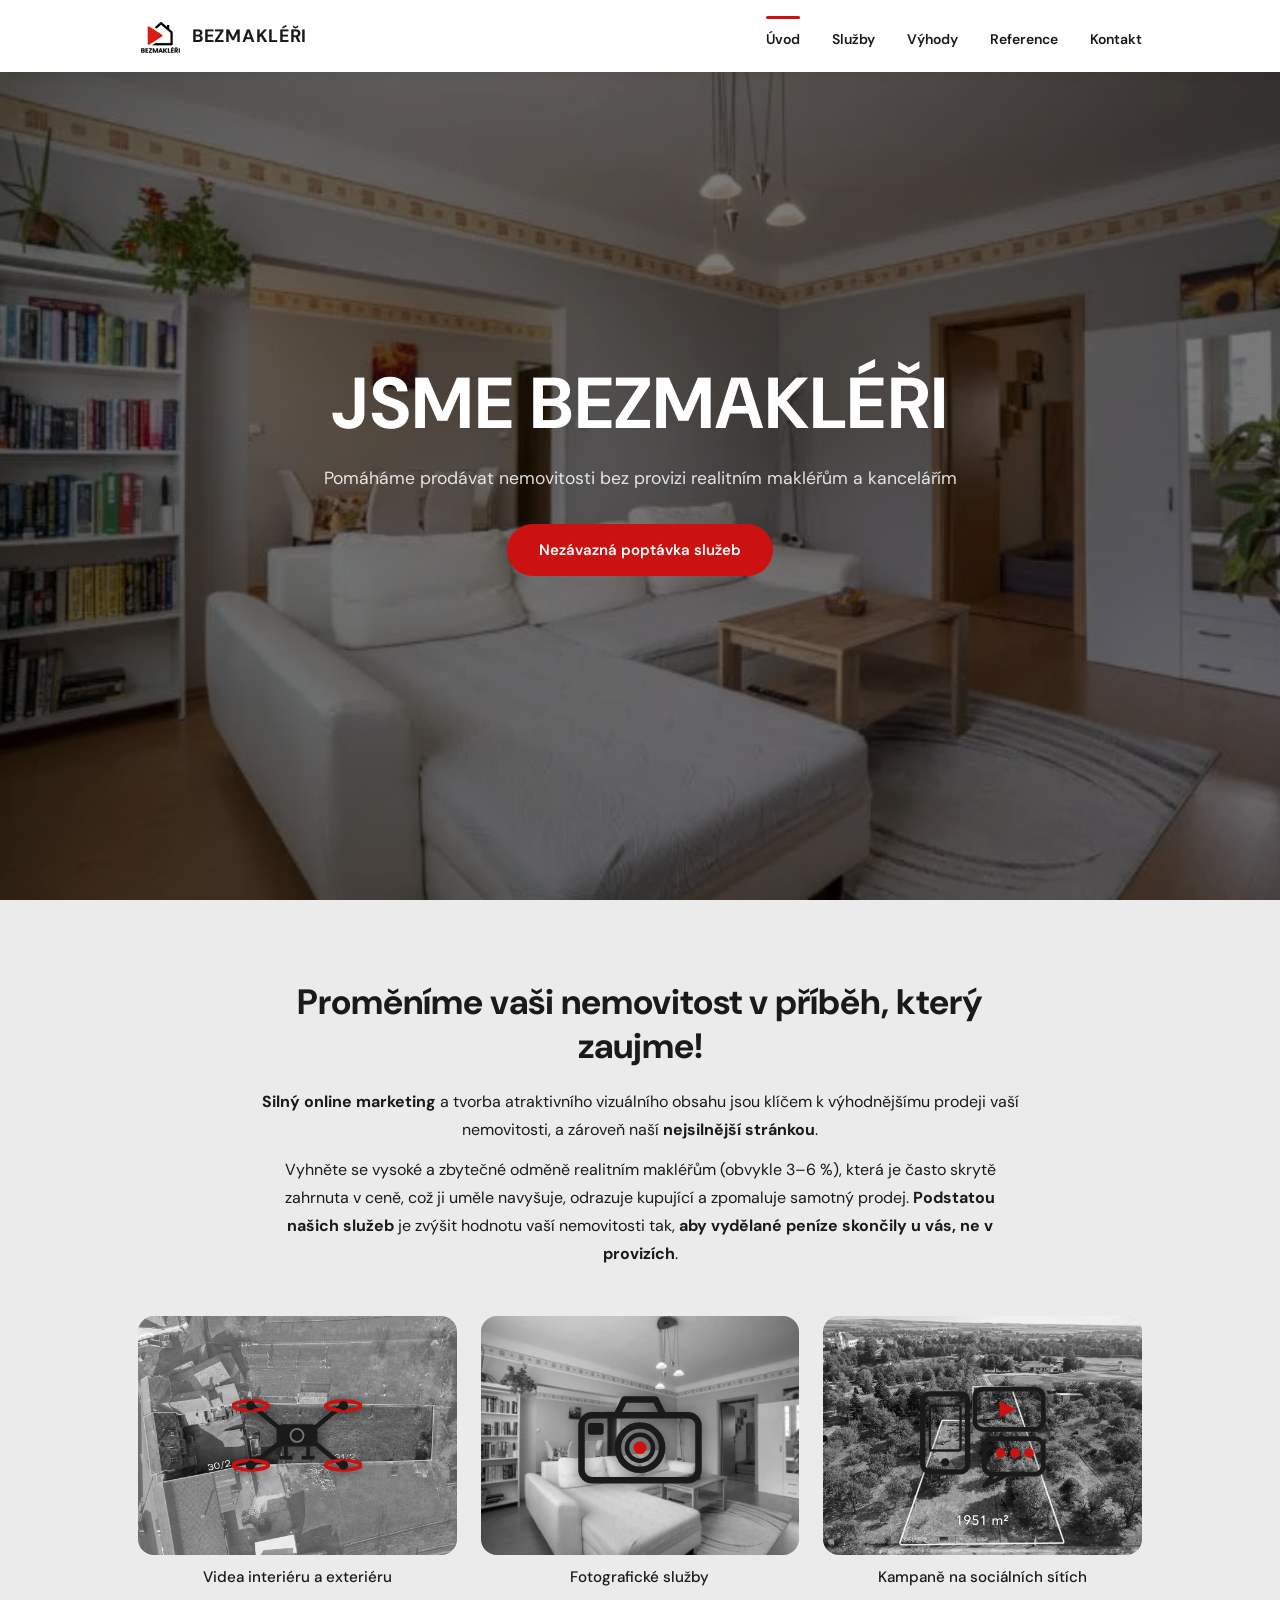
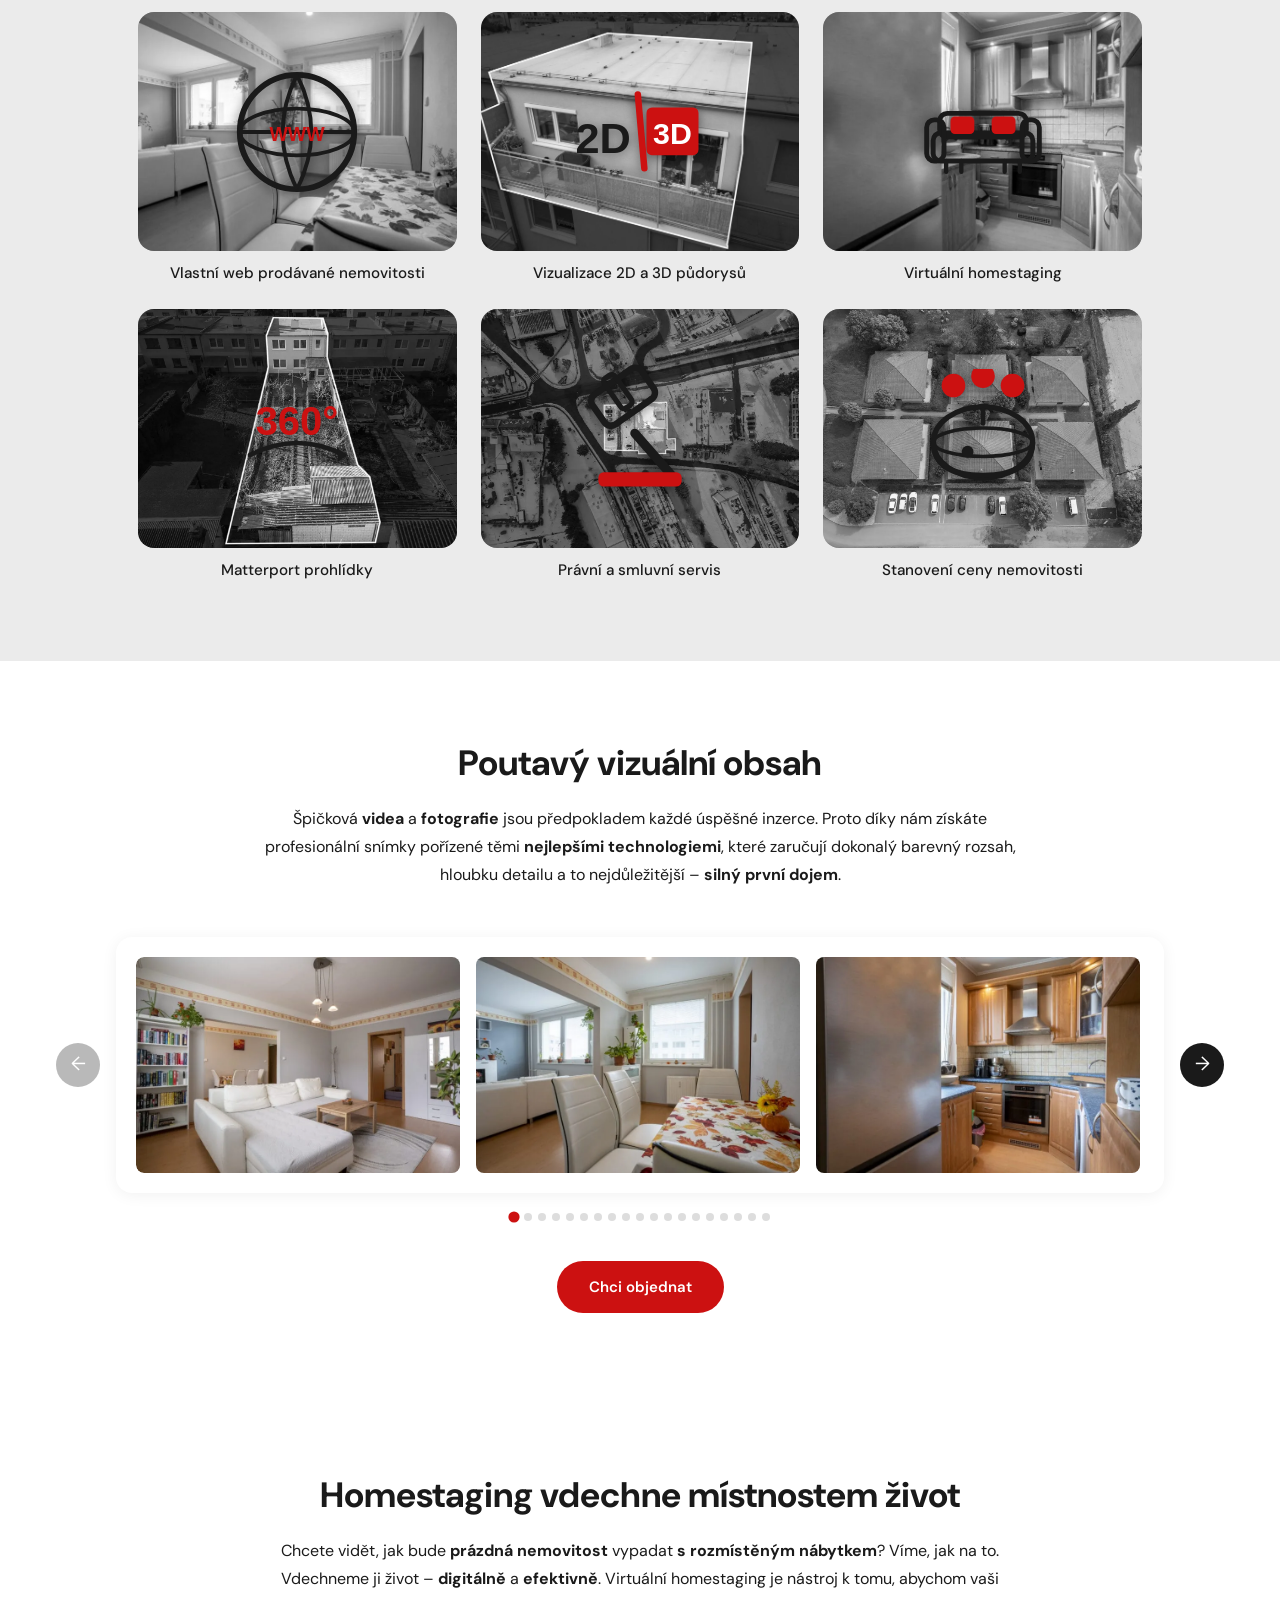
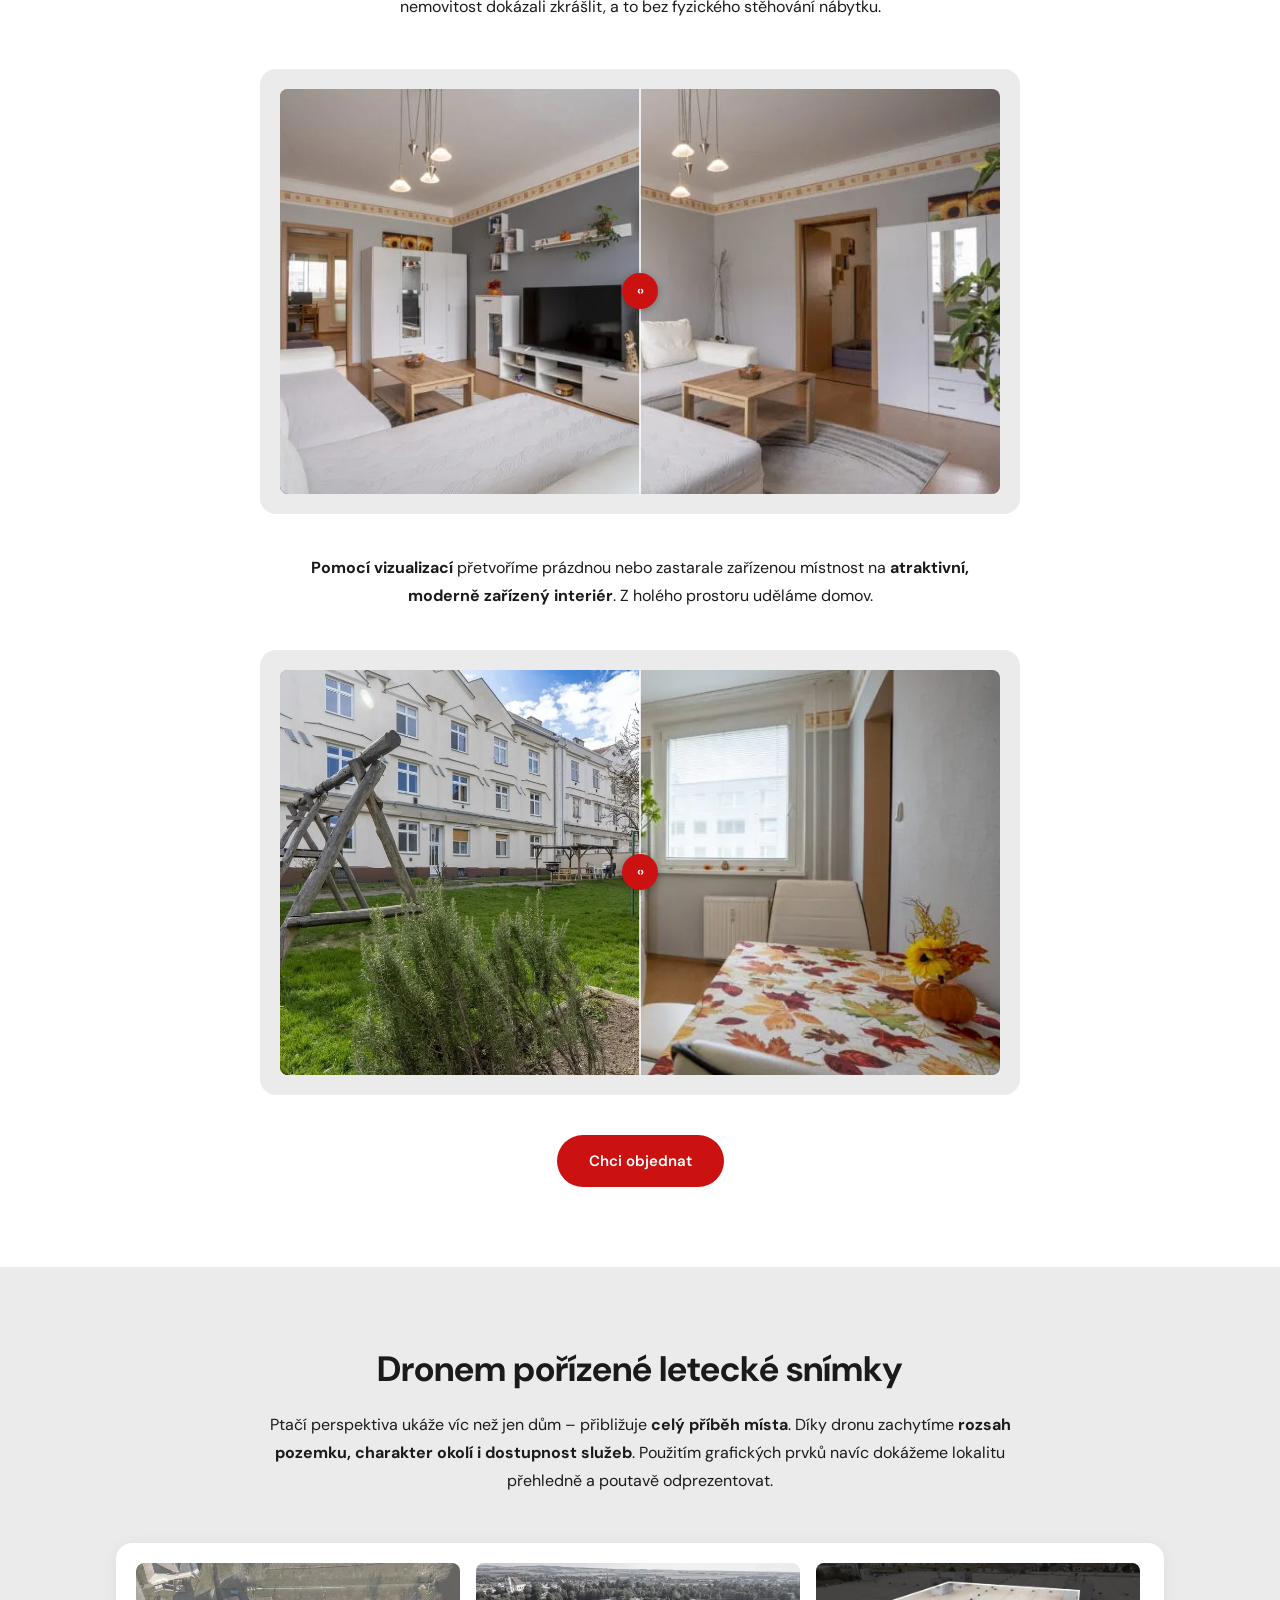
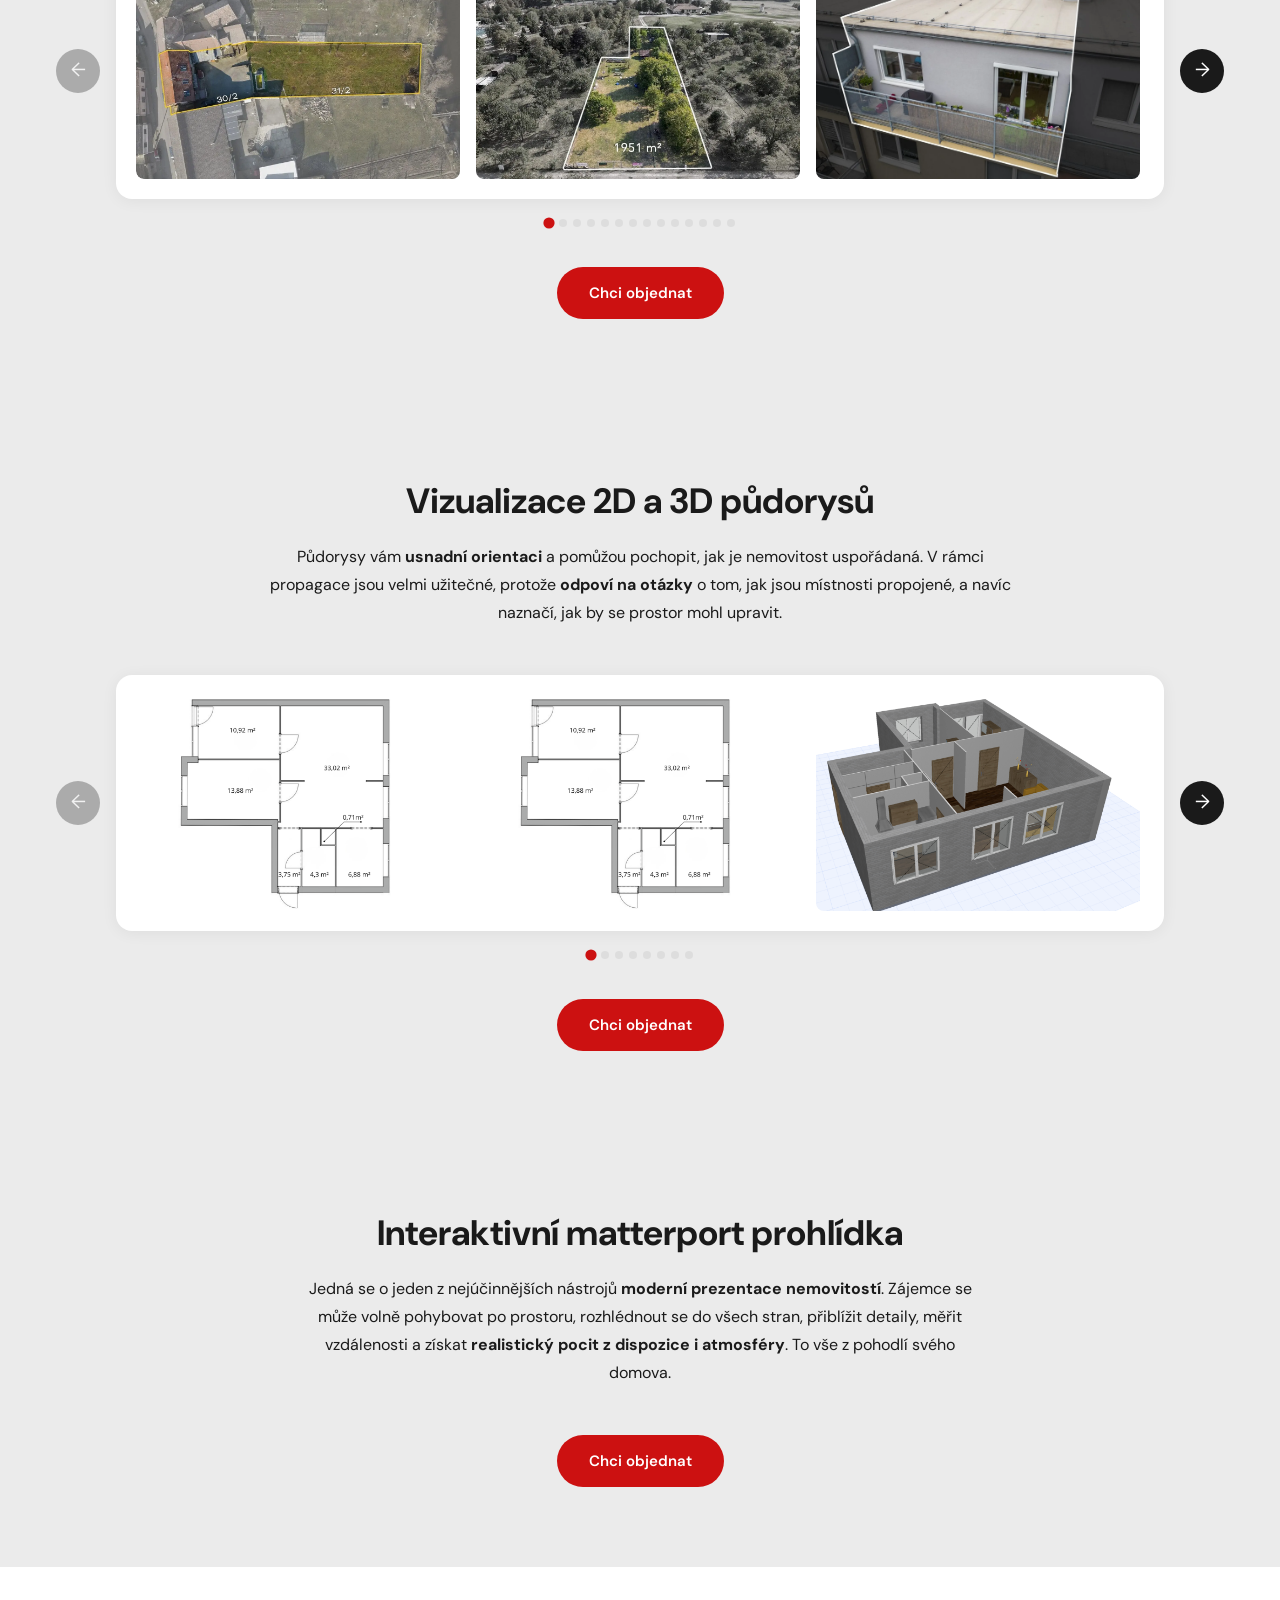
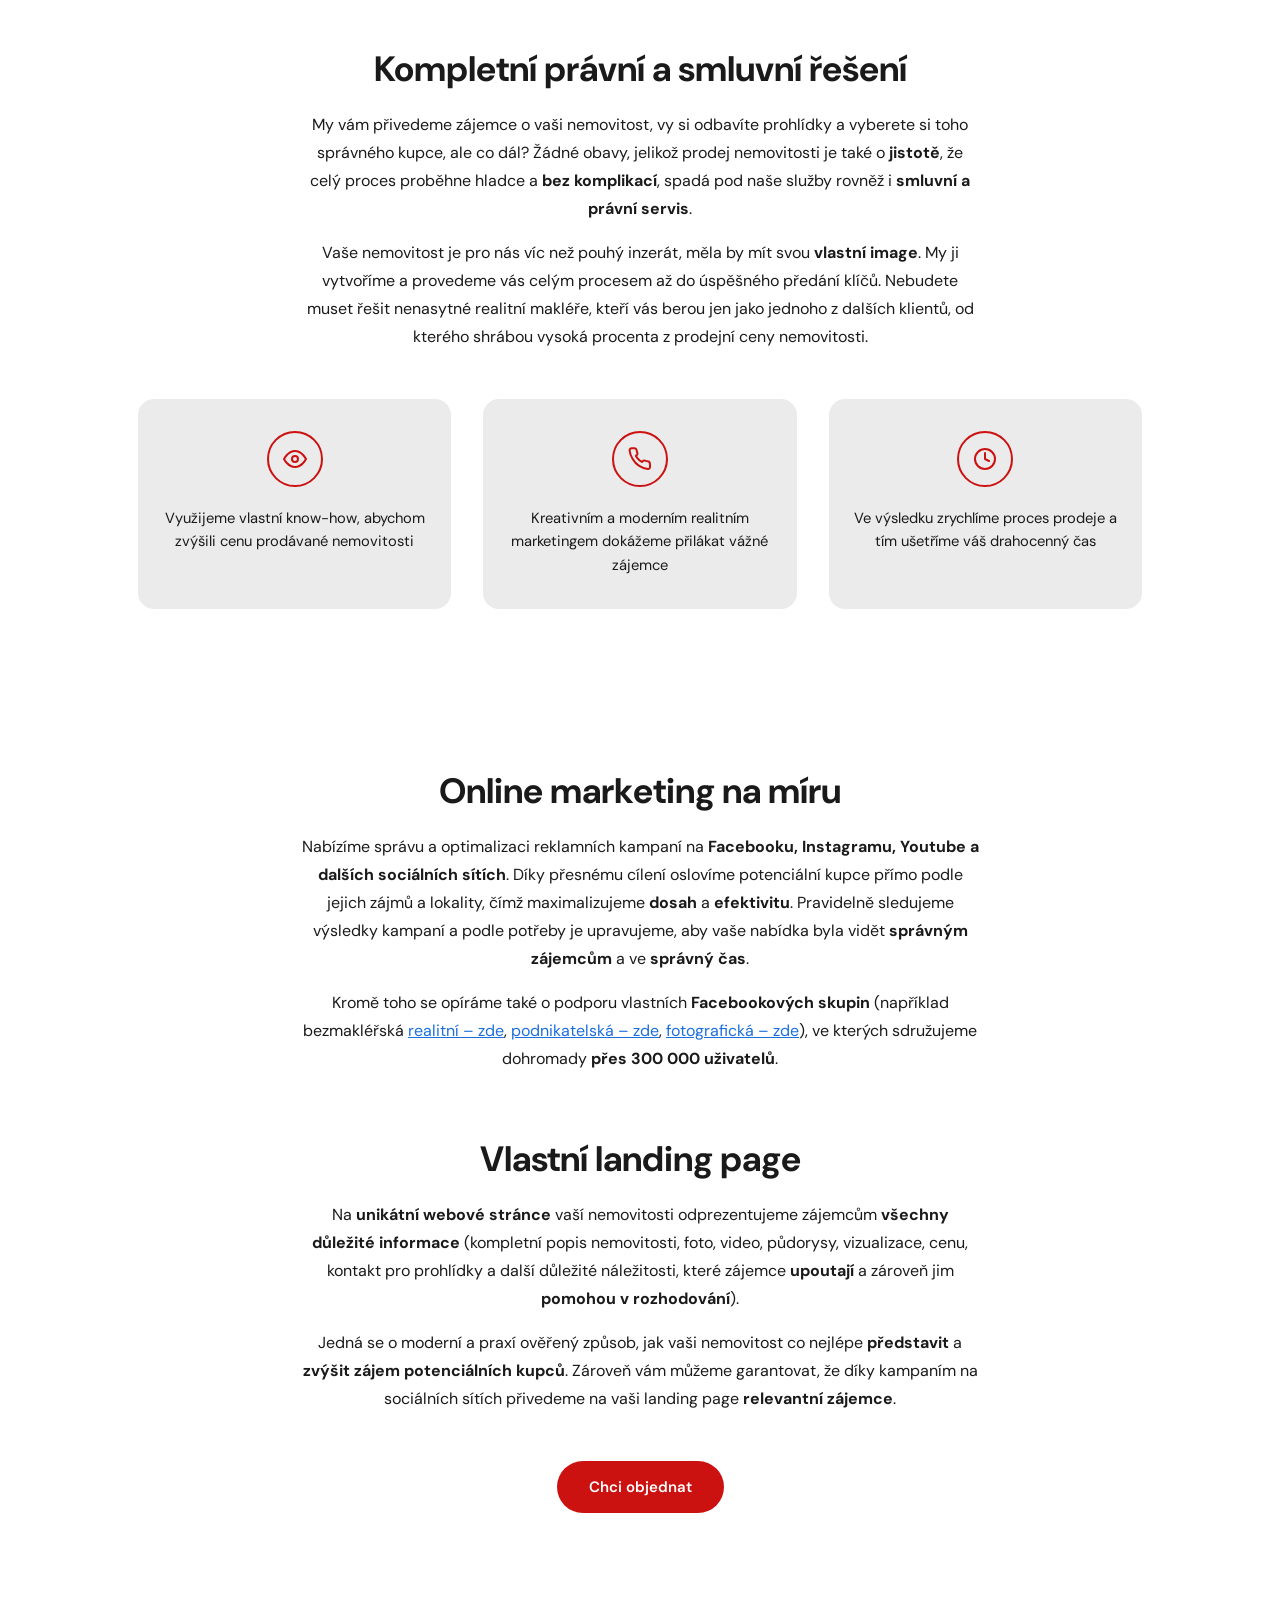
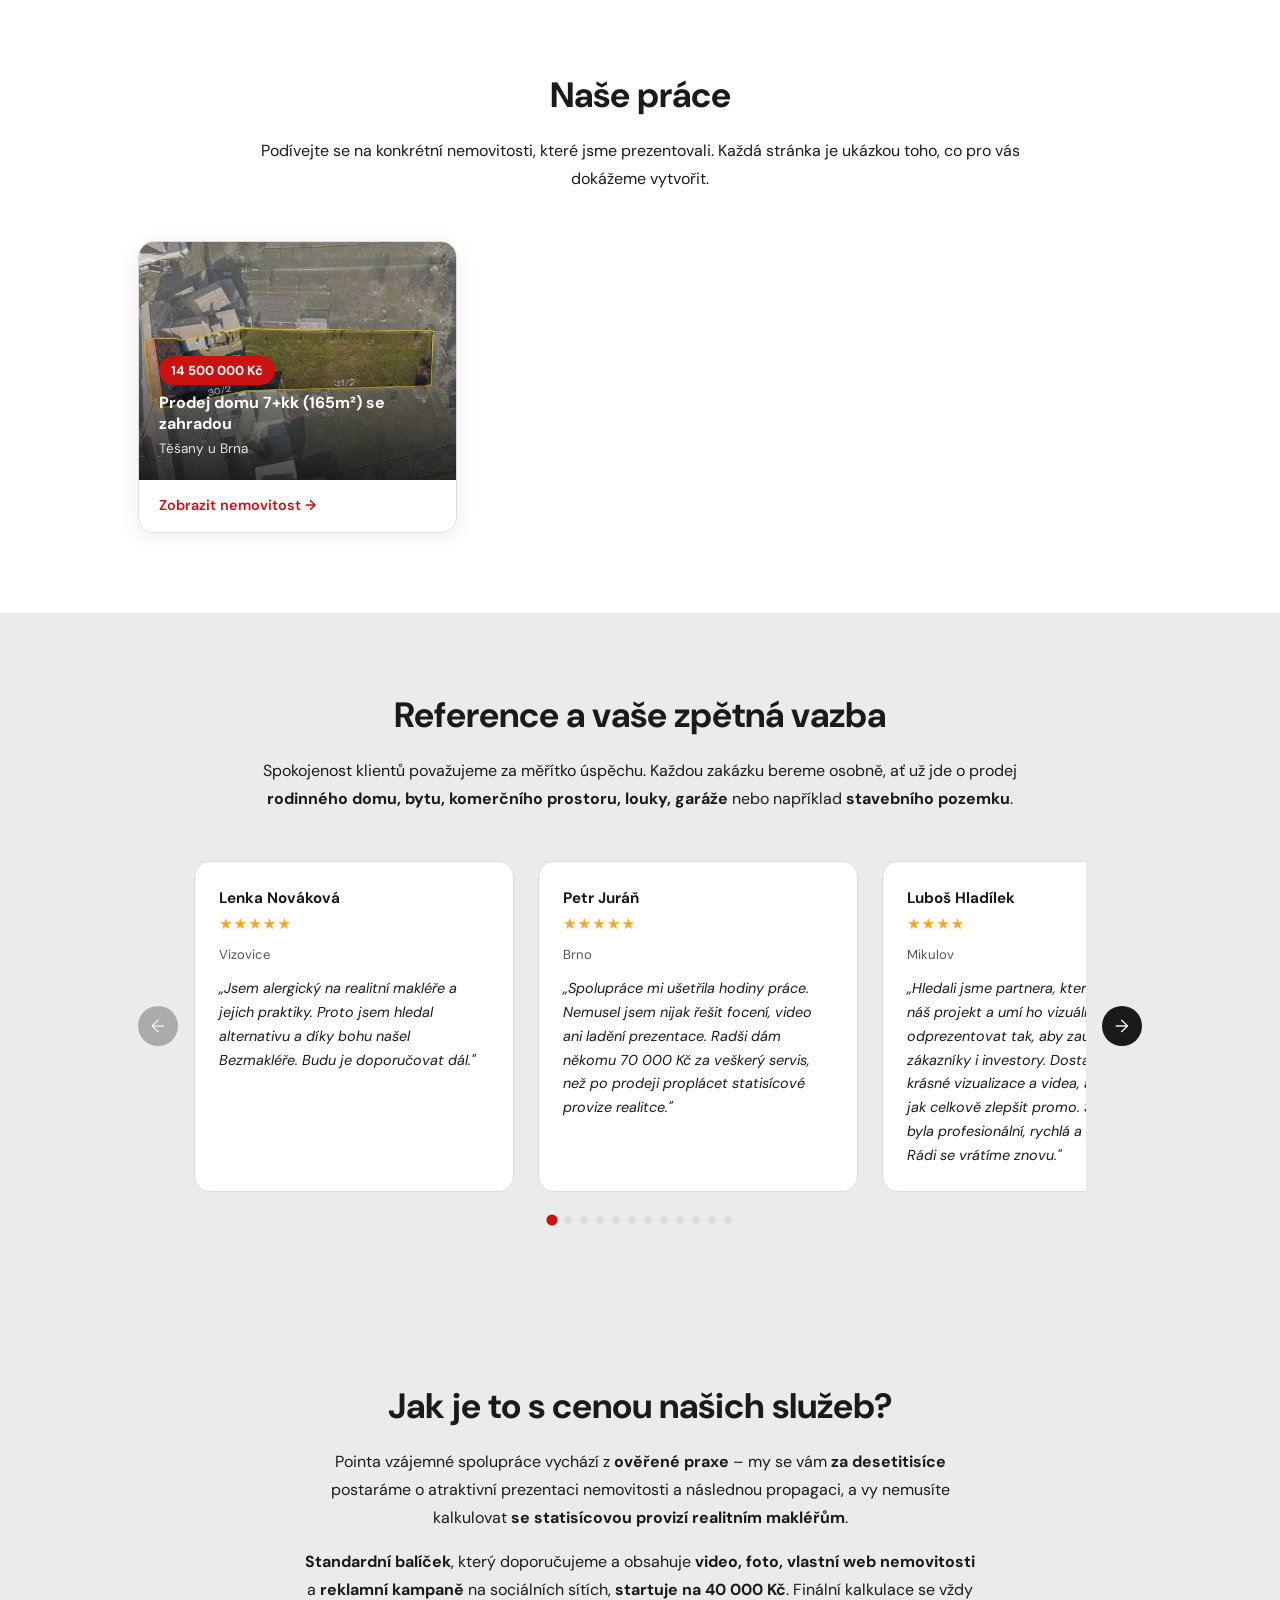
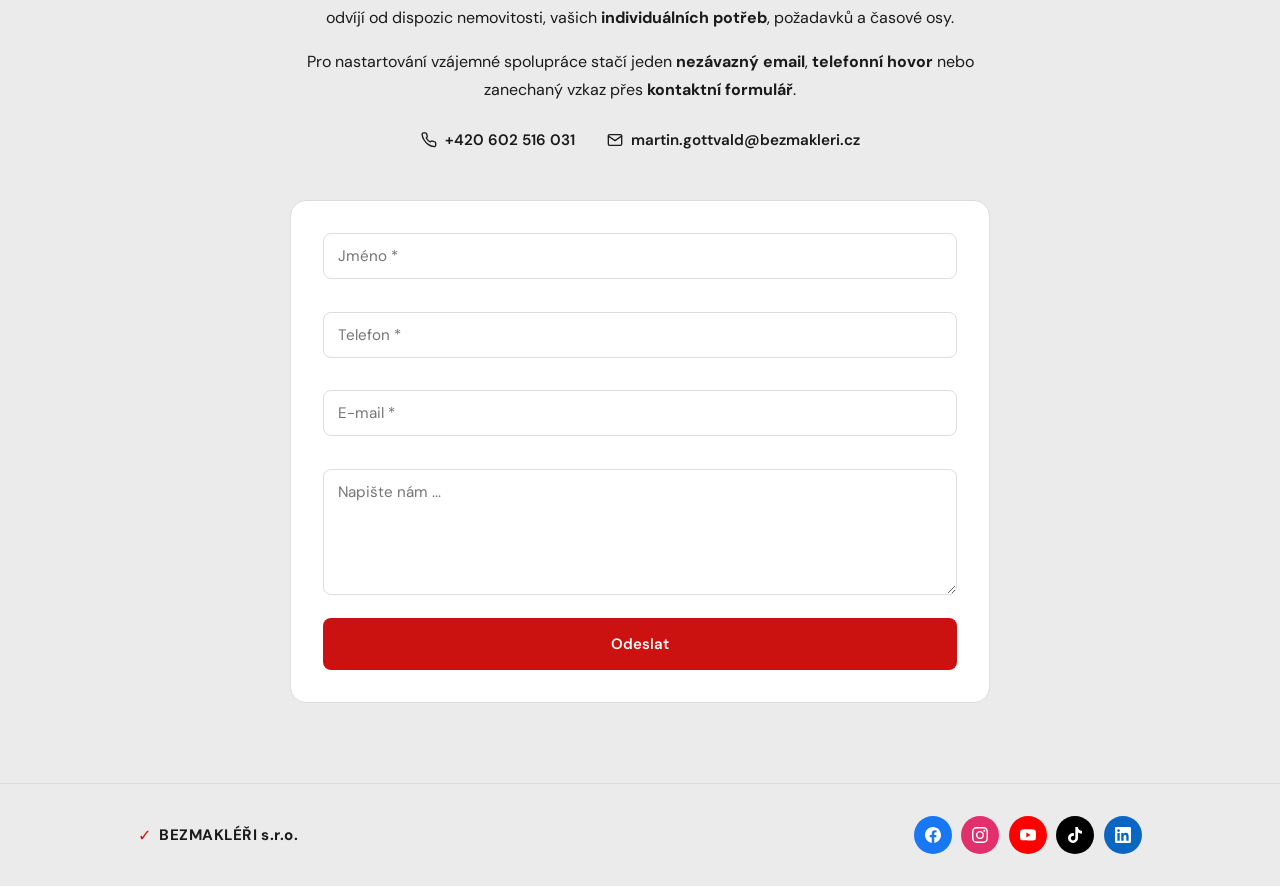
==== index.html @ dbd6aedb "Přidat sekci Naše práce s kartou Těšany Co-Authored-By: Claude Sonnet 4.6 <noreply@anthropic.com>" ====
<!DOCTYPE html>
<html lang="cs">
<head>
  <meta charset="UTF-8" />
  <meta name="viewport" content="width=device-width, initial-scale=1.0" />
  <title>Bezmakléři — Prodejte nemovitost bez provizí</title>
  <meta name="description" content="Profesionální marketing nemovitosti bez provize realitnímu makléři. Foto, video, 3D prohlídky, kampaně. Od 40 000 Kč." />
  <link rel="canonical" href="https://www.bezmakleri.cz/" />
  <meta property="og:type" content="website" />
  <meta property="og:url" content="https://www.bezmakleri.cz/" />
  <meta property="og:title" content="Bezmakléři — Prodejte nemovitost bez provizí" />
  <meta property="og:description" content="Profesionální marketing nemovitosti bez provize. Foto, video, 3D prohlídky, kampaně na soc. sítích." />
  <meta property="og:image" content="https://www.bezmakleri.cz/assets/og-image.jpg" />
  <meta property="og:image:width" content="1200" />
  <meta property="og:image:height" content="630" />
  <meta property="og:site_name" content="Bezmakléři" />
  <meta property="og:locale" content="cs_CZ" />
  <meta name="twitter:card" content="summary_large_image" />
  <meta name="twitter:title" content="Bezmakléři — Prodejte nemovitost bez provizí" />
  <meta name="twitter:description" content="Profesionální marketing nemovitosti bez provize." />
  <meta name="twitter:image" content="https://www.bezmakleri.cz/assets/og-image.jpg" />
  <link rel="icon" type="image/x-icon" href="favicon.ico" />
  <link rel="icon" type="image/png" sizes="512x512" href="favicon.png" />
  <link rel="apple-touch-icon" sizes="180x180" href="favicon.png" />
  <link rel="preconnect" href="https://fonts.googleapis.com" />
  <link rel="preconnect" href="https://fonts.gstatic.com" crossorigin />
  <link href="https://fonts.googleapis.com/css2?family=DM+Sans:wght@400;500;600;700&display=swap" rel="stylesheet" />
  <link rel="stylesheet" href="style.css" />
  <script type="application/ld+json">{"@context":"https://schema.org","@type":"Organization","name":"Bezmakléři s.r.o.","url":"https://www.bezmakleri.cz","logo":"https://www.bezmakleri.cz/assets/logo/logo.webp","email":"martin.gottvald@bezmakleri.cz","telephone":"+420602516031","sameAs":["https://www.facebook.com/profile.php?id=61579084846986","https://instagram.com/realpromo.cz","https://www.youtube.com/channel/UCAn0D2KPFFOLC_MJQJZw8Ww"]}</script>
  <script type="application/ld+json">{"@context":"https://schema.org","@type":"Service","name":"Marketing nemovitosti bez provize","description":"Profesionální prezentace nemovitostí – foto, video, 3D prohlídky, reklamní kampaně, právní servis.","url":"https://www.bezmakleri.cz","areaServed":{"@type":"Country","name":"Česká republika"},"offers":[{"@type":"Offer","name":"Standardní balíček","price":"40000","priceCurrency":"CZK"}]}</script>
</head>
<body>

  <nav class="navbar" id="navbar">
    <div class="container navbar-inner">
      <a href="#uvod" class="logo-link">
        <img src="assets/logo/logo.webp" alt="Bezmakléři" class="logo-img" width="44" height="40" />
        <span class="logo-main">BEZMAKLÉŘI</span>
      </a>
      <nav class="nav-links" id="nav-links">
        <a href="#uvod">Úvod</a>
        <a href="#sluzby">Služby</a>
        <a href="#vyhody">Výhody</a>
        <a href="#reference">Reference</a>
        <a href="#kontakt">Kontakt</a>
      </nav>
      <button class="hamburger" id="hamburger" aria-label="Otevřít menu" aria-expanded="false">
        <span></span><span></span><span></span>
      </button>
    </div>
  </nav>

  <!-- HERO -->
  <section id="uvod" class="hero">
    <video class="hero-video" autoplay muted loop playsinline poster="assets/foto/hero.webp">
      <source src="assets/video/hero.mp4" type="video/mp4">
    </video>
    <div class="hero-overlay"></div>
    <div class="container">
      <div class="hero-content fade-in">
        <h1>JSME BEZMAKLÉŘI</h1>
        <p class="hero-subtitle">Pomáháme prodávat nemovitosti bez provizi realitním makléřům a kancelářím</p>
        <div class="hero-actions">
          <a href="#kontakt" class="btn btn-red btn-pill">Nezávazná poptávka služeb</a>
        </div>
      </div>
    </div>
  </section>

  <!-- SLUŽBY -->
  <section id="sluzby" class="services-section">
    <div class="container">
      <div class="section-header fade-in">
        <h2>Proměníme vaši nemovitost v příběh, který zaujme!</h2>
        <p><strong>Silný online marketing</strong> a tvorba atraktivního vizuálního obsahu jsou klíčem k výhodnějšímu prodeji vaší nemovitosti, a zároveň naší <strong>nejsilnější stránkou</strong>.</p>
        <p>Vyhněte se vysoké a zbytečné odměně realitním makléřům (obvykle 3–6&nbsp;%), která je často skrytě zahrnuta v ceně, což ji uměle navyšuje, odrazuje kupující a zpomaluje samotný prodej. <strong>Podstatou našich služeb</strong> je zvýšit hodnotu vaší nemovitosti tak, <strong>aby vydělané peníze skončily u vás, ne v provizích</strong>.</p>
      </div>
      <div class="services-grid" id="services-grid"></div>
    </div>
  </section>

  <!-- POUTAVÝ VIZUÁLNÍ OBSAH -->
  <section class="gallery">
    <div class="container">
      <div class="section-header fade-in">
        <h2>Poutavý vizuální obsah</h2>
        <p>Špičková <strong>videa</strong> a <strong>fotografie</strong> jsou předpokladem každé úspěšné inzerce. Proto díky nám získáte profesionální snímky pořízené těmi <strong>nejlepšími technologiemi</strong>, které zaručují dokonalý barevný rozsah, hloubku detailu a to nejdůležitější – <strong>silný první dojem</strong>.</p>
      </div>
      <div class="photo-slider fade-in">
        <button class="slider-btn slider-btn--prev" id="gallery-prev" aria-label="Předchozí">&#8592;</button>
        <div class="slider-card">
          <div class="slider-viewport">
            <div class="slider-track" id="gallery-track"></div>
          </div>
        </div>
        <button class="slider-btn slider-btn--next" id="gallery-next" aria-label="Další">&#8594;</button>
      </div>
      <div class="slider-dots" id="gallery-dots"></div>
      <div class="section-cta fade-in">
        <a href="#kontakt" class="btn btn-red btn-pill">Chci objednat</a>
      </div>
    </div>
  </section>

  <!-- HOMESTAGING -->
  <section class="homestaging">
    <div class="container">
      <div class="section-header fade-in">
        <h2>Homestaging vdechne místnostem život</h2>
        <p>Chcete vidět, jak bude <strong>prázdná nemovitost</strong> vypadat <strong>s rozmístěným nábytkem</strong>? Víme, jak na to. Vdechneme ji život – <strong>digitálně</strong> a <strong>efektivně</strong>. Virtuální homestaging je nástroj k tomu, abychom vaši nemovitost dokázali zkrášlit, a to bez fyzického stěhování nábytku.</p>
      </div>
      <div class="before-after-wrap fade-in">
        <div class="before-after" id="homestaging-1"></div>
      </div>
      <p class="homestaging-text fade-in"><strong>Pomocí vizualizací</strong> přetvoříme prázdnou nebo zastarale zařízenou místnost na <strong>atraktivní, moderně zařízený interiér</strong>. Z holého prostoru uděláme domov.</p>
      <div class="before-after-wrap fade-in">
        <div class="before-after" id="homestaging-2"></div>
      </div>
      <div class="section-cta fade-in">
        <a href="#kontakt" class="btn btn-red btn-pill">Chci objednat</a>
      </div>
    </div>
  </section>

  <!-- DRONY -->
  <section class="drones">
    <div class="container">
      <div class="section-header fade-in">
        <h2>Dronem pořízené letecké snímky</h2>
        <p>Ptačí perspektiva ukáže víc než jen dům – přibližuje <strong>celý příběh místa</strong>. Díky dronu zachytíme <strong>rozsah pozemku, charakter okolí i dostupnost služeb</strong>. Použitím grafických prvků navíc dokážeme lokalitu přehledně a poutavě odprezentovat.</p>
      </div>
      <div class="photo-slider fade-in">
        <button class="slider-btn slider-btn--prev" id="drones-prev" aria-label="Předchozí">&#8592;</button>
        <div class="slider-card">
          <div class="slider-viewport">
            <div class="slider-track" id="drones-track"></div>
          </div>
        </div>
        <button class="slider-btn slider-btn--next" id="drones-next" aria-label="Další">&#8594;</button>
      </div>
      <div class="slider-dots" id="drones-dots"></div>
      <div class="section-cta fade-in">
        <a href="#kontakt" class="btn btn-red btn-pill">Chci objednat</a>
      </div>
    </div>
  </section>

  <!-- PŮDORYSY -->
  <section class="pudorysy">
    <div class="container">
      <div class="section-header fade-in">
        <h2>Vizualizace 2D a 3D půdorysů</h2>
        <p>Půdorysy vám <strong>usnadní orientaci</strong> a pomůžou pochopit, jak je nemovitost uspořádaná. V rámci propagace jsou velmi užitečné, protože <strong>odpoví na otázky</strong> o tom, jak jsou místnosti propojené, a navíc naznačí, jak by se prostor mohl upravit.</p>
      </div>
      <div class="photo-slider fade-in">
        <button class="slider-btn slider-btn--prev" id="pudorysy-prev" aria-label="Předchozí">&#8592;</button>
        <div class="slider-card">
          <div class="slider-viewport">
            <div class="slider-track" id="pudorysy-track"></div>
          </div>
        </div>
        <button class="slider-btn slider-btn--next" id="pudorysy-next" aria-label="Další">&#8594;</button>
      </div>
      <div class="slider-dots" id="pudorysy-dots"></div>
      <div class="section-cta fade-in">
        <a href="#kontakt" class="btn btn-red btn-pill">Chci objednat</a>
      </div>
    </div>
  </section>

  <!-- MATTERPORT -->
  <section class="matterport">
    <div class="container">
      <div class="section-header section-header--narrow fade-in">
        <h2>Interaktivní matterport prohlídka</h2>
        <p>Jedná se o jeden z nejúčinnějších nástrojů <strong>moderní prezentace nemovitostí</strong>. Zájemce se může volně pohybovat po prostoru, rozhlédnout se do všech stran, přiblížit detaily, měřit vzdálenosti a získat <strong>realistický pocit z dispozice i atmosféry</strong>. To vše z pohodlí svého domova.</p>
      </div>
      <div class="section-cta fade-in">
        <a href="#kontakt" class="btn btn-red btn-pill">Chci objednat</a>
      </div>
    </div>
  </section>

  <!-- VÝHODY / PRÁVNÍ SERVIS -->
  <section id="vyhody" class="legal">
    <div class="container">
      <div class="section-header section-header--narrow fade-in">
        <h2>Kompletní právní a smluvní řešení</h2>
        <p>My vám přivedeme zájemce o vaši nemovitost, vy si odbavíte prohlídky a vyberete si toho správného kupce, ale co dál? Žádné obavy, jelikož prodej nemovitosti je také o <strong>jistotě</strong>, že celý proces proběhne hladce a <strong>bez komplikací</strong>, spadá pod naše služby rovněž i <strong>smluvní a právní servis</strong>.</p>
        <p>Vaše nemovitost je pro nás víc než pouhý inzerát, měla by mít svou <strong>vlastní image</strong>. My ji vytvoříme a provedeme vás celým procesem až do úspěšného předání klíčů. Nebudete muset řešit nenasytné realitní makléře, kteří vás berou jen jako jednoho z dalších klientů, od kterého shrábou vysoká procenta z prodejní ceny nemovitosti.</p>
      </div>
      <div class="legal-icons fade-in">
        <div class="legal-icon-card">
          <div class="legal-icon">
            <svg viewBox="0 0 24 24" fill="none" stroke="currentColor" stroke-width="2" stroke-linecap="round" stroke-linejoin="round"><path d="M1 12s4-8 11-8 11 8 11 8-4 8-11 8-11-8-11-8z"/><circle cx="12" cy="12" r="3"/></svg>
          </div>
          <p>Využijeme vlastní know-how, abychom zvýšili cenu prodávané nemovitosti</p>
        </div>
        <div class="legal-icon-card">
          <div class="legal-icon">
            <svg viewBox="0 0 24 24" fill="none" stroke="currentColor" stroke-width="2" stroke-linecap="round" stroke-linejoin="round"><path d="M22 16.92v3a2 2 0 0 1-2.18 2 19.79 19.79 0 0 1-8.63-3.07A19.5 19.5 0 0 1 4.69 12 19.79 19.79 0 0 1 1.61 3.55 2 2 0 0 1 3.6 1.37h3a2 2 0 0 1 2 1.72c.127.96.361 1.903.7 2.81a2 2 0 0 1-.45 2.11L7.91 9a16 16 0 0 0 6 6l.95-.91a2 2 0 0 1 2.11-.45c.907.339 1.85.573 2.81.7A2 2 0 0 1 21.73 16.92z"/></svg>
          </div>
          <p>Kreativním a moderním realitním marketingem dokážeme přilákat vážné zájemce</p>
        </div>
        <div class="legal-icon-card">
          <div class="legal-icon">
            <svg viewBox="0 0 24 24" fill="none" stroke="currentColor" stroke-width="2" stroke-linecap="round" stroke-linejoin="round"><circle cx="12" cy="12" r="10"/><polyline points="12 6 12 12 16 14"/></svg>
          </div>
          <p>Ve výsledku zrychlíme proces prodeje a tím ušetříme váš drahocenný čas</p>
        </div>
      </div>
    </div>
  </section>

  <!-- ONLINE MARKETING + LANDING PAGE -->
  <section class="marketing">
    <div class="container">
      <div class="section-header section-header--narrow fade-in">
        <h2>Online marketing na míru</h2>
        <p>Nabízíme správu a optimalizaci reklamních kampaní na <strong>Facebooku, Instagramu, Youtube a dalších sociálních sítích</strong>. Díky přesnému cílení oslovíme potenciální kupce přímo podle jejich zájmů a lokality, čímž maximalizujeme <strong>dosah</strong> a <strong>efektivitu</strong>. Pravidelně sledujeme výsledky kampaní a podle potřeby je upravujeme, aby vaše nabídka byla vidět <strong>správným zájemcům</strong> a ve <strong>správný čas</strong>.</p>
        <p>Kromě toho se opíráme také o podporu vlastních <strong>Facebookových skupin</strong> (například bezmakléřská <a href="https://www.facebook.com/profile.php?id=61579084846986" target="_blank" rel="noopener" class="text-link">realitní – zde</a>, <a href="https://www.facebook.com/profile.php?id=61579084846986" target="_blank" rel="noopener" class="text-link">podnikatelská – zde</a>, <a href="https://www.facebook.com/profile.php?id=61579084846986" target="_blank" rel="noopener" class="text-link">fotografická – zde</a>), ve kterých sdružujeme dohromady <strong>přes 300 000 uživatelů</strong>.</p>
      </div>
      <div class="section-header section-header--narrow fade-in" style="margin-top:4rem">
        <h2>Vlastní landing page</h2>
        <p>Na <strong>unikátní webové stránce</strong> vaší nemovitosti odprezentujeme zájemcům <strong>všechny důležité informace</strong> (kompletní popis nemovitosti, foto, video, půdorysy, vizualizace, cenu, kontakt pro prohlídky a další důležité náležitosti, které zájemce <strong>upoutají</strong> a zároveň jim <strong>pomohou v rozhodování</strong>).</p>
        <p>Jedná se o moderní a praxí ověřený způsob, jak vaši nemovitost co nejlépe <strong>představit</strong> a <strong>zvýšit zájem potenciálních kupců</strong>. Zároveň vám můžeme garantovat, že díky kampaním na sociálních sítích přivedeme na vaši landing page <strong>relevantní zájemce</strong>.</p>
      </div>
      <div class="section-cta fade-in">
        <a href="#kontakt" class="btn btn-red btn-pill">Chci objednat</a>
      </div>
    </div>
  </section>

  <!-- NAŠE PRÁCE -->
  <section class="nase-prace">
    <div class="container">
      <div class="section-header fade-in">
        <h2>Naše práce</h2>
        <p>Podívejte se na konkrétní nemovitosti, které jsme prezentovali. Každá stránka je ukázkou toho, co pro vás dokážeme vytvořit.</p>
      </div>
      <div class="prace-grid fade-in">
        <a href="tesany.html" class="prace-card">
          <div class="prace-card-img" style="background-image: url('assets/drony/bezmakleri-dron-01.webp')">
            <div class="prace-card-overlay"></div>
            <div class="prace-card-info">
              <span class="prace-card-price">14 500 000 Kč</span>
              <h3>Prodej domu 7+kk (165m²) se zahradou</h3>
              <p>Těšany u Brna</p>
            </div>
          </div>
          <div class="prace-card-footer">
            <span>Zobrazit nemovitost →</span>
          </div>
        </a>
      </div>
    </div>
  </section>

  <!-- REFERENCE -->
  <section id="reference" class="reviews">
    <div class="container">
      <div class="section-header fade-in">
        <h2>Reference a vaše zpětná vazba</h2>
        <p class="section-perex">Spokojenost klientů považujeme za měřítko úspěchu. Každou zakázku bereme osobně, ať už jde o prodej <strong>rodinného domu, bytu, komerčního prostoru, louky, garáže</strong> nebo například <strong>stavebního pozemku</strong>.</p>
      </div>
      <div class="reviews-wrapper">
        <button class="reviews-btn reviews-btn--prev" id="reviews-prev" aria-label="Předchozí">&#8592;</button>
        <div class="reviews-viewport">
          <div class="reviews-track" id="reviews-track"></div>
        </div>
        <button class="reviews-btn reviews-btn--next" id="reviews-next" aria-label="Další">&#8594;</button>
      </div>
      <div class="reviews-dots" id="reviews-dots"></div>
    </div>
  </section>

  <!-- CENA + KONTAKT -->
  <section id="kontakt" class="pricing-contact">
    <div class="container">
      <div class="section-header fade-in">
        <h2>Jak je to s cenou našich služeb?</h2>
        <p>Pointa vzájemné spolupráce vychází z <strong>ověřené praxe</strong> – my se vám <strong>za desetitisíce</strong> postaráme o atraktivní prezentaci nemovitosti a následnou propagaci, a vy nemusíte kalkulovat <strong>se statisícovou provizí realitním makléřům</strong>.</p>
        <p><strong>Standardní balíček</strong>, který doporučujeme a obsahuje <strong>video, foto, vlastní web nemovitosti</strong> a <strong>reklamní kampaně</strong> na sociálních sítích, <strong>startuje na 40&nbsp;000&nbsp;Kč</strong>. Finální kalkulace se vždy odvíjí od dispozic nemovitosti, vašich <strong>individuálních potřeb</strong>, požadavků a časové osy.</p>
        <p>Pro nastartování vzájemné spolupráce stačí jeden <strong>nezávazný email</strong>, <strong>telefonní hovor</strong> nebo zanechaný vzkaz přes <strong>kontaktní formulář</strong>.</p>
        <div class="contact-info-line">
          <a href="tel:+420602516031" class="contact-info-item">
            <svg viewBox="0 0 24 24" fill="none" stroke="currentColor" stroke-width="2" stroke-linecap="round" stroke-linejoin="round" width="16" height="16"><path d="M22 16.92v3a2 2 0 0 1-2.18 2 19.79 19.79 0 0 1-8.63-3.07A19.5 19.5 0 0 1 4.69 12 19.79 19.79 0 0 1 1.61 3.55 2 2 0 0 1 3.6 1.37h3a2 2 0 0 1 2 1.72c.127.96.361 1.903.7 2.81a2 2 0 0 1-.45 2.11L7.91 9a16 16 0 0 0 6 6l.95-.91a2 2 0 0 1 2.11-.45c.907.339 1.85.573 2.81.7A2 2 0 0 1 21.73 16.92z"/></svg>
            +420 602 516 031
          </a>
          <a href="mailto:martin.gottvald@bezmakleri.cz" class="contact-info-item">
            <svg viewBox="0 0 24 24" fill="none" stroke="currentColor" stroke-width="2" stroke-linecap="round" stroke-linejoin="round" width="16" height="16"><path d="M4 4h16c1.1 0 2 .9 2 2v12c0 1.1-.9 2-2 2H4c-1.1 0-2-.9-2-2V6c0-1.1.9-2 2-2z"/><polyline points="22,6 12,13 2,6"/></svg>
            martin.gottvald@bezmakleri.cz
          </a>
        </div>
      </div>
      <div class="contact-form-wrap fade-in">
        <form class="contact-form" id="contact-form" novalidate>
          <div class="form-group">
            <input type="text" id="name" name="name" required placeholder="Jméno *" />
            <span class="form-error" id="name-error"></span>
          </div>
          <div class="form-group">
            <input type="tel" id="phone" name="phone" required placeholder="Telefon *" />
            <span class="form-error" id="phone-error"></span>
          </div>
          <div class="form-group">
            <input type="email" id="email" name="email" required placeholder="E-mail *" />
            <span class="form-error" id="email-error"></span>
          </div>
          <div class="form-group">
            <textarea id="message" name="message" rows="5" placeholder="Napište nám ..."></textarea>
          </div>
          <button type="submit" class="btn btn-red btn-full">Odeslat</button>
          <div class="form-success" id="form-success">
            <span>✓</span> Děkujeme! Ozve se vám Martin do 24 hodin.
          </div>
        </form>
      </div>
    </div>
  </section>

  <!-- FOOTER -->
  <footer class="footer">
    <div class="container footer-inner">
      <div class="footer-brand">
        <span class="footer-check">✓</span>
        <span class="footer-name">BEZMAKLÉŘI s.r.o.</span>
      </div>
      <div class="footer-social">
        <a href="https://www.facebook.com/profile.php?id=61579084846986" target="_blank" rel="noopener" aria-label="Facebook" class="social-link social-link--fb"><svg viewBox="0 0 24 24" fill="currentColor"><path d="M24 12.073c0-6.627-5.373-12-12-12s-12 5.373-12 12c0 5.99 4.388 10.954 10.125 11.854v-8.385H7.078v-3.47h3.047V9.43c0-3.007 1.792-4.669 4.533-4.669 1.312 0 2.686.235 2.686.235v2.953H15.83c-1.491 0-1.956.925-1.956 1.874v2.25h3.328l-.532 3.47h-2.796v8.385C19.612 23.027 24 18.062 24 12.073z"/></svg></a>
        <a href="https://instagram.com/realpromo.cz" target="_blank" rel="noopener" aria-label="Instagram" class="social-link social-link--ig"><svg viewBox="0 0 24 24" fill="currentColor"><path d="M12 2.163c3.204 0 3.584.012 4.85.07 3.252.148 4.771 1.691 4.919 4.919.058 1.265.069 1.645.069 4.849 0 3.205-.012 3.584-.069 4.849-.149 3.225-1.664 4.771-4.919 4.919-1.266.058-1.644.07-4.85.07-3.204 0-3.584-.012-4.849-.07-3.26-.149-4.771-1.699-4.919-4.92-.058-1.265-.07-1.644-.07-4.849 0-3.204.013-3.583.07-4.849.149-3.227 1.664-4.771 4.919-4.919 1.266-.057 1.645-.069 4.849-.069zm0-2.163c-3.259 0-3.667.014-4.947.072-4.358.2-6.78 2.618-6.98 6.98-.059 1.281-.073 1.689-.073 4.948 0 3.259.014 3.668.072 4.948.2 4.358 2.618 6.78 6.98 6.98 1.281.058 1.689.072 4.948.072 3.259 0 3.668-.014 4.948-.072 4.354-.2 6.782-2.618 6.979-6.98.059-1.28.073-1.689.073-4.948 0-3.259-.014-3.667-.072-4.947-.196-4.354-2.617-6.78-6.979-6.98-1.281-.059-1.69-.073-4.949-.073zm0 5.838c-3.403 0-6.162 2.759-6.162 6.162s2.759 6.163 6.162 6.163 6.162-2.759 6.162-6.163c0-3.403-2.759-6.162-6.162-6.162zm0 10.162c-2.209 0-4-1.79-4-4 0-2.209 1.791-4 4-4s4 1.791 4 4c0 2.21-1.791 4-4 4zm6.406-11.845c-.796 0-1.441.645-1.441 1.44s.645 1.44 1.441 1.44c.795 0 1.439-.645 1.439-1.44s-.644-1.44-1.439-1.44z"/></svg></a>
        <a href="https://www.youtube.com/channel/UCAn0D2KPFFOLC_MJQJZw8Ww" target="_blank" rel="noopener" aria-label="YouTube" class="social-link social-link--yt"><svg viewBox="0 0 24 24" fill="currentColor"><path d="M23.498 6.186a3.016 3.016 0 0 0-2.122-2.136C19.505 3.545 12 3.545 12 3.545s-7.505 0-9.377.505A3.017 3.017 0 0 0 .502 6.186C0 8.07 0 12 0 12s0 3.93.502 5.814a3.016 3.016 0 0 0 2.122 2.136c1.871.505 9.376.505 9.376.505s7.505 0 9.377-.505a3.015 3.015 0 0 0 2.122-2.136C24 15.93 24 12 24 12s0-3.93-.502-5.814zM9.545 15.568V8.432L15.818 12l-6.273 3.568z"/></svg></a>
        <a href="https://www.tiktok.com/@realpromocz" target="_blank" rel="noopener" aria-label="TikTok" class="social-link social-link--tt"><svg viewBox="0 0 24 24" fill="currentColor"><path d="M12.525.02c1.31-.02 2.61-.01 3.91-.02.08 1.53.63 3.09 1.75 4.17 1.12 1.11 2.7 1.62 4.24 1.79v4.03c-1.44-.05-2.89-.35-4.2-.97-.57-.26-1.1-.59-1.62-.93-.01 2.92.01 5.84-.02 8.75-.08 1.4-.54 2.79-1.35 3.94-1.31 1.92-3.58 3.17-5.91 3.21-1.43.08-2.86-.31-4.08-1.03-2.02-1.19-3.44-3.37-3.65-5.71-.02-.5-.03-1-.01-1.49.18-1.9 1.12-3.72 2.58-4.96 1.66-1.44 3.98-2.13 6.15-1.72.02 1.48-.04 2.96-.04 4.44-.99-.32-2.15-.23-3.02.37-.63.41-1.11 1.04-1.36 1.75-.21.51-.15 1.07-.14 1.61.24 1.64 1.82 3.02 3.5 2.87 1.12-.01 2.19-.66 2.77-1.61.19-.33.4-.67.41-1.06.1-1.79.06-3.57.07-5.36.01-4.03-.01-8.05.02-12.07z"/></svg></a>
        <a href="https://www.linkedin.com/in/real-promo-98b99b388/" target="_blank" rel="noopener" aria-label="LinkedIn" class="social-link social-link--li"><svg viewBox="0 0 24 24" fill="currentColor"><path d="M20.447 20.452h-3.554v-5.569c0-1.328-.027-3.037-1.852-3.037-1.853 0-2.136 1.445-2.136 2.939v5.667H9.351V9h3.414v1.561h.046c.477-.9 1.637-1.85 3.37-1.85 3.601 0 4.267 2.37 4.267 5.455v6.286zM5.337 7.433c-1.144 0-2.063-.926-2.063-2.065 0-1.138.92-2.063 2.063-2.063 1.14 0 2.064.925 2.064 2.063 0 1.139-.925 2.065-2.064 2.065zm1.782 13.019H3.555V9h3.564v11.452zM22.225 0H1.771C.792 0 0 .774 0 1.729v20.542C0 23.227.792 24 1.771 24h20.451C23.2 24 24 23.227 24 22.271V1.729C24 .774 23.2 0 22.222 0h.003z"/></svg></a>
      </div>
    </div>
  </footer>

  <div class="lightbox" id="lightbox" role="dialog" aria-modal="true" aria-label="Lightbox">
    <button class="lightbox-close" id="lightbox-close" aria-label="Zavřít">✕</button>
    <button class="lightbox-prev" id="lightbox-prev" aria-label="Předchozí">&#8592;</button>
    <button class="lightbox-next" id="lightbox-next" aria-label="Další">&#8594;</button>
    <div class="lightbox-content">
      <img src="" alt="" id="lightbox-img" />
    </div>
  </div>

  <script src="script.js"></script>
</body>
</html>
---- style.css ----
:root {
  --color-red: #CC1111;
  --color-red-dark: #AA0E0E;
  --color-bg: #FFFFFF;
  --color-bg-soft: #EBEBEB;
  --color-text: #1A1A1A;
  --color-muted: #555555;
  --color-border: #DDDDDD;
  --font-sans: 'DM Sans', system-ui, -apple-system, sans-serif;
  --navbar-h: 72px;
  --container-max: 1100px;
  --pad: clamp(1rem, 5vw, 3rem);
  --radius: 8px;
  --radius-lg: 16px;
  --ease: 0.3s ease;
}

*, *::before, *::after { box-sizing: border-box; margin: 0; padding: 0; }
html { scroll-behavior: smooth; }
body { font-family: var(--font-sans); color: var(--color-text); background: var(--color-bg); line-height: 1.6; -webkit-font-smoothing: antialiased; }
img { max-width: 100%; height: auto; display: block; }
a { color: inherit; text-decoration: none; }
ul { list-style: none; }
button { cursor: pointer; border: none; background: none; font: inherit; }

.container { max-width: var(--container-max); margin: 0 auto; padding: 0 var(--pad); }

/* ── Buttons ── */
.btn {
  display: inline-flex; align-items: center; justify-content: center;
  padding: 14px 32px; font-family: var(--font-sans); font-size: 15px; font-weight: 600;
  transition: all var(--ease); white-space: nowrap; cursor: pointer; border: none;
}
.btn-red { background: var(--color-red); color: #fff; }
.btn-red:hover { background: var(--color-red-dark); transform: translateY(-1px); }
.btn-pill { border-radius: 100px; }
.btn-full { width: 100%; border-radius: var(--radius); }

.text-link { color: #1a6fdd; text-decoration: underline; }
.text-link:hover { color: #0d4fa0; }

/* ── Section headers ── */
.section-header { text-align: center; max-width: 760px; margin: 0 auto 3rem; }
.section-header--narrow { max-width: 680px; }
.section-header h2 {
  font-size: clamp(1.6rem, 3.5vw, 2.2rem);
  font-weight: 700; color: var(--color-text); line-height: 1.25; margin-bottom: 1.25rem;
}
.section-header p { font-size: 1rem; color: var(--color-text); line-height: 1.75; margin-bottom: 1rem; }
.section-header p:last-child { margin-bottom: 0; }
.section-perex { font-size: 1rem; color: var(--color-text); line-height: 1.75; }
.section-cta { text-align: center; margin-top: 2.5rem; }

/* ── NAVBAR ── */
.navbar {
  position: fixed; top: 0; left: 0; right: 0; z-index: 1000;
  height: var(--navbar-h);
  background: #fff;
  box-shadow: 0 1px 12px rgba(0,0,0,0.08);
}
.navbar-inner {
  display: flex; align-items: center; justify-content: space-between;
  height: var(--navbar-h);
}
.logo-link { display: flex; align-items: center; gap: 10px; }
.logo-img { width: 44px; height: 40px; object-fit: contain; }
.logo-main { font-size: 18px; font-weight: 700; color: var(--color-text); letter-spacing: 0.04em; }
.nav-links { display: flex; align-items: center; gap: 2rem; }
.nav-links a {
  font-size: 14px; font-weight: 600; color: var(--color-text);
  transition: color var(--ease); position: relative; padding-top: 6px;
}
.nav-links a::before {
  content: ''; position: absolute; top: -6px; left: 0; right: 0;
  height: 3px; background: var(--color-red); border-radius: 2px;
  transform: scaleX(0); transition: transform var(--ease);
}
.nav-links a.active::before,
.nav-links a:hover::before { transform: scaleX(1); }
.hamburger { display: none; flex-direction: column; gap: 5px; padding: 4px; }
.hamburger span { display: block; width: 24px; height: 2px; background: var(--color-text); transition: all var(--ease); border-radius: 2px; }
.hamburger.active span:nth-child(1) { transform: rotate(45deg) translate(5px, 5px); }
.hamburger.active span:nth-child(2) { opacity: 0; }
.hamburger.active span:nth-child(3) { transform: rotate(-45deg) translate(5px, -5px); }

/* ── HERO ── */
.hero {
  min-height: 100vh;
  display: flex; align-items: center;
  padding: calc(var(--navbar-h) + 3rem) 0 5rem;
  position: relative; overflow: hidden;
  background: #111;
}
.hero-video {
  position: absolute; inset: 0;
  width: 100%; height: 100%;
  object-fit: cover; z-index: 0;
}
.hero-overlay {
  position: absolute; inset: 0;
  background: rgba(0,0,0,0.52); z-index: 1;
}
.hero .container { position: relative; z-index: 2; }
.hero-content { max-width: 700px; margin: 0 auto; text-align: center; }
.hero-content h1 {
  font-size: clamp(2.4rem, 6vw, 4.5rem);
  font-weight: 700; color: #fff; line-height: 1.1;
  letter-spacing: 0.02em; margin-bottom: 1.25rem;
}
.hero-subtitle { font-size: 1.1rem; color: rgba(255,255,255,0.85); margin-bottom: 2rem; line-height: 1.6; }
.hero-actions { display: flex; gap: 1rem; flex-wrap: wrap; justify-content: center; }

/* ── SERVICES SECTION ── */
.services-section { background: var(--color-bg-soft); padding: 5rem 0; }
.services-section .section-header p { margin-bottom: 0.75rem; }
.services-grid {
  display: grid;
  grid-template-columns: repeat(3, 1fr);
  gap: 1.5rem;
  margin-top: 3rem;
}
.service-item { text-align: center; }
.service-tile {
  position: relative; border-radius: var(--radius-lg); overflow: hidden;
  aspect-ratio: 4/3;
  background: #ccc;
}
.service-tile-bg {
  position: absolute; inset: 0;
  background-size: cover; background-position: center;
  filter: grayscale(100%);
}
.service-tile-icon {
  position: absolute; inset: 0;
  display: flex; align-items: center; justify-content: center;
  z-index: 1;
}
.service-tile-icon svg {
  width: 65%; max-width: 130px; height: auto;
  filter: drop-shadow(0 2px 6px rgba(0,0,0,0.5));
}
.service-item h3 {
  margin-top: 0.75rem; font-size: 0.95rem; font-weight: 500;
  color: var(--color-text); line-height: 1.4;
}

/* ── GALLERY ── */
.gallery { background: var(--color-bg); padding: 5rem 0; }

/* ── HOMESTAGING ── */
.homestaging { background: var(--color-bg); padding: 5rem 0; }
.homestaging-text {
  text-align: center; max-width: 680px; margin: 2.5rem auto;
  font-size: 1rem; line-height: 1.75; color: var(--color-text);
}
.before-after-wrap {
  max-width: 760px; margin: 0 auto 2rem;
  background: var(--color-bg-soft); border-radius: var(--radius-lg);
  padding: 1.25rem;
}
.before-after {
  position: relative; border-radius: var(--radius); overflow: hidden;
  aspect-ratio: 16/9; background: #ddd; user-select: none;
}
.ba-inner { position: relative; width: 100%; height: 100%; }
.ba-after { position: absolute; inset: 0; width: 100%; height: 100%; object-fit: cover; display: block; }
.ba-before-wrap { position: absolute; top: 0; left: 0; height: 100%; overflow: hidden; }
.ba-before { width: 100%; height: 100%; object-fit: cover; display: block; min-width: 0; }
.ba-handle {
  position: absolute; top: 0; bottom: 0; transform: translateX(-50%);
  display: flex; flex-direction: column; align-items: center; justify-content: center;
  cursor: ew-resize; z-index: 10; width: 40px;
}
.ba-handle::before {
  content: ''; position: absolute; top: 0; bottom: 0;
  left: 50%; transform: translateX(-50%);
  width: 2px; background: rgba(255,255,255,0.8);
}
.ba-handle-btn {
  width: 36px; height: 36px; border-radius: 50%;
  background: var(--color-red); color: #fff;
  display: flex; align-items: center; justify-content: center;
  position: relative; z-index: 1; flex-shrink: 0;
  font-size: 13px; font-weight: 700; letter-spacing: -1px;
  box-shadow: 0 2px 8px rgba(0,0,0,0.3);
}

/* ── PHOTO SLIDER (gallery, drones, pudorysy) ── */
.drones { background: var(--color-bg-soft); padding: 5rem 0; }
.pudorysy { background: var(--color-bg-soft); padding: 5rem 0; }

.photo-slider {
  display: flex; align-items: center; gap: 1rem;
  width: 100vw; position: relative;
  left: 50%; margin-left: -50vw;
  padding: 0 3.5rem;
}
.slider-card {
  flex: 1; min-width: 0;
  background: #fff; border-radius: var(--radius-lg);
  padding: 1.25rem;
  box-shadow: 0 2px 16px rgba(0,0,0,0.06);
}
.slider-viewport { overflow: hidden; border-radius: var(--radius); width: 100%; }
.slider-track {
  display: grid; grid-auto-flow: column;
  grid-auto-columns: calc(33.333% - 0.75rem);
  gap: 1rem;
  transition: transform 0.4s ease; will-change: transform;
}
.slider-slide {
  aspect-ratio: 3/2; border-radius: var(--radius); overflow: hidden; cursor: pointer;
}
.slider-slide img {
  width: 100%; height: 100%; object-fit: cover;
  transition: transform 0.4s ease; display: block;
}
.slider-slide:hover img { transform: scale(1.04); }
.slider-btn {
  width: 44px; height: 44px; border-radius: 50%;
  background: var(--color-text); color: #fff;
  font-size: 1.2rem; flex-shrink: 0;
  display: flex; align-items: center; justify-content: center;
  transition: all var(--ease);
}
.slider-btn:hover { background: var(--color-red); }
.slider-btn:disabled { opacity: 0.3; pointer-events: none; }
.slider-dots {
  display: flex; justify-content: center; flex-wrap: wrap;
  gap: 6px; margin-top: 1.25rem;
}
.slider-dot {
  width: 8px; height: 8px; border-radius: 50%;
  background: var(--color-border); cursor: pointer; border: none;
  transition: background var(--ease), transform var(--ease);
}
.slider-dot.active { background: var(--color-red); transform: scale(1.4); }

/* ── MATTERPORT ── */
.matterport { background: var(--color-bg-soft); padding: 5rem 0; }

/* ── LEGAL / VÝHODY ── */
.legal { background: var(--color-bg); padding: 5rem 0; }
.legal-icons {
  display: grid; grid-template-columns: repeat(3, 1fr);
  gap: 2rem; margin-top: 3rem;
}
.legal-icon-card {
  background: var(--color-bg-soft); border-radius: var(--radius-lg);
  padding: 2rem 1.5rem; text-align: center;
}
.legal-icon {
  width: 56px; height: 56px; border-radius: 50%;
  background: transparent; border: 2px solid var(--color-red);
  color: var(--color-red);
  display: flex; align-items: center; justify-content: center;
  margin: 0 auto 1.25rem;
}
.legal-icon svg { width: 24px; height: 24px; }
.legal-icon-card p { font-size: 0.92rem; color: var(--color-text); line-height: 1.6; }

/* ── MARKETING ── */
.marketing { background: var(--color-bg); padding: 5rem 0; }

/* ── NAŠE PRÁCE ── */
.nase-prace { background: var(--color-bg); padding: 5rem 0; }
.prace-grid { display: grid; grid-template-columns: repeat(3, 1fr); gap: 1.5rem; }
.prace-card {
  border-radius: var(--radius-lg); overflow: hidden;
  box-shadow: 0 4px 20px rgba(0,0,0,0.08); display: block;
  transition: transform 0.3s ease, box-shadow 0.3s ease;
  border: 1px solid var(--color-border);
}
.prace-card:hover { transform: translateY(-4px); box-shadow: 0 12px 36px rgba(0,0,0,0.14); }
.prace-card-img {
  position: relative; aspect-ratio: 4/3;
  background-size: cover; background-position: center;
}
.prace-card-overlay {
  position: absolute; inset: 0;
  background: linear-gradient(to top, rgba(0,0,0,0.72) 0%, rgba(0,0,0,0.1) 55%);
}
.prace-card-info {
  position: absolute; bottom: 0; left: 0; right: 0;
  padding: 1.25rem; color: #fff;
}
.prace-card-price {
  display: inline-block; background: var(--color-red);
  color: #fff; font-size: 0.82rem; font-weight: 700;
  padding: 4px 12px; border-radius: 100px; margin-bottom: 0.5rem;
}
.prace-card-info h3 { font-size: 1rem; font-weight: 700; margin-bottom: 0.2rem; line-height: 1.3; }
.prace-card-info p { font-size: 0.85rem; opacity: 0.85; }
.prace-card-footer {
  padding: 0.9rem 1.25rem; background: #fff;
  font-size: 0.9rem; font-weight: 600; color: var(--color-red);
}
@media (max-width: 768px) { .prace-grid { grid-template-columns: 1fr 1fr; } }
@media (max-width: 480px) { .prace-grid { grid-template-columns: 1fr; } }

/* ── REVIEWS ── */
.reviews { background: var(--color-bg-soft); padding: 5rem 0; }
.reviews-wrapper { display: flex; align-items: center; gap: 1rem; }
.reviews-viewport { flex: 1; overflow: hidden; }
.reviews-track { display: flex; gap: 1.5rem; transition: transform 0.4s ease; will-change: transform; }
.review-card {
  width: 320px; min-width: 320px; background: #fff;
  border-radius: var(--radius-lg); padding: 1.5rem;
  border: 1px solid var(--color-border); flex-shrink: 0;
}
.review-stars { color: #F5A623; font-size: 0.95rem; margin-bottom: 0.5rem; letter-spacing: 1px; }
.review-author { font-weight: 700; color: var(--color-text); font-size: 0.95rem; margin-bottom: 0.1rem; }
.review-city { font-size: 0.82rem; color: var(--color-muted); margin-bottom: 0.75rem; }
.review-text { font-size: 0.9rem; color: var(--color-text); line-height: 1.65; font-style: italic; }
.reviews-btn {
  width: 40px; height: 40px; border-radius: 50%;
  background: var(--color-text); color: #fff; font-size: 1.1rem;
  display: flex; align-items: center; justify-content: center; flex-shrink: 0;
  transition: all var(--ease);
}
.reviews-btn:hover { background: var(--color-red); }
.reviews-btn:disabled { opacity: 0.3; pointer-events: none; }
.reviews-dots { display: flex; justify-content: center; gap: 8px; margin-top: 1.5rem; }
.reviews-dot {
  width: 8px; height: 8px; border-radius: 50%;
  background: var(--color-border); cursor: pointer;
  transition: background var(--ease), transform var(--ease); border: none;
}
.reviews-dot.active { background: var(--color-red); transform: scale(1.4); }

/* ── PRICING + CONTACT ── */
.pricing-contact { background: var(--color-bg-soft); padding: 5rem 0; }
.pricing-contact .section-header { max-width: 680px; }
.contact-info-line {
  display: flex; gap: 2rem; flex-wrap: wrap; justify-content: center;
  margin-top: 1.5rem;
}
.contact-info-item {
  display: flex; align-items: center; gap: 0.5rem;
  font-size: 0.95rem; font-weight: 600; color: var(--color-text);
  transition: color var(--ease);
}
.contact-info-item:hover { color: var(--color-red); }
.contact-info-item svg { flex-shrink: 0; }
.contact-form-wrap {
  max-width: 700px; margin: 3rem auto 0;
  background: #fff; border-radius: var(--radius-lg);
  padding: 2rem; border: 1px solid var(--color-border);
}
.form-group { margin-bottom: 1rem; }
.form-group input,
.form-group textarea {
  width: 100%; padding: 12px 14px;
  border: 1.5px solid var(--color-border); border-radius: var(--radius);
  font-family: var(--font-sans); font-size: 0.95rem; color: var(--color-text);
  background: #fff; transition: border-color var(--ease); resize: vertical;
}
.form-group input:focus,
.form-group textarea:focus { outline: none; border-color: var(--color-red); }
.form-group input.error,
.form-group textarea.error { border-color: #e53e3e; }
.form-error { display: block; font-size: 0.78rem; color: #e53e3e; margin-top: 0.25rem; min-height: 1em; }
.form-success {
  display: none; margin-top: 1rem; padding: 1rem;
  background: #f0fff4; border: 1px solid #9ae6b4;
  border-radius: var(--radius); color: #276749; font-size: 0.93rem; text-align: center;
}
.form-success.visible { display: block; }

/* ── FOOTER ── */
.footer { background: var(--color-bg-soft); border-top: 1px solid var(--color-border); padding: 2rem 0; }
.footer-inner { display: flex; align-items: center; justify-content: space-between; gap: 1.5rem; flex-wrap: wrap; }
.footer-brand { display: flex; align-items: center; gap: 0.5rem; }
.footer-check { color: var(--color-red); font-size: 1rem; font-weight: 700; }
.footer-name { font-size: 0.95rem; font-weight: 700; color: var(--color-text); letter-spacing: 0.03em; }
.footer-social { display: flex; gap: 0.6rem; }
.social-link {
  width: 38px; height: 38px; border-radius: 50%;
  display: flex; align-items: center; justify-content: center;
  color: #fff; transition: opacity var(--ease);
}
.social-link:hover { opacity: 0.8; }
.social-link svg { width: 16px; height: 16px; }
.social-link--fb { background: #1877F2; }
.social-link--ig { background: #E1306C; }
.social-link--yt { background: #FF0000; }
.social-link--tt { background: #000000; }
.social-link--li { background: #0A66C2; }

/* ── LIGHTBOX ── */
.lightbox {
  display: none; position: fixed; inset: 0;
  background: rgba(0,0,0,0.92); z-index: 2000;
  align-items: center; justify-content: center;
  backdrop-filter: blur(4px);
}
.lightbox.active { display: flex; }
.lightbox-content { max-width: 90vw; max-height: 90vh; display: flex; align-items: center; justify-content: center; }
.lightbox-content img { max-width: 90vw; max-height: 85vh; object-fit: contain; border-radius: var(--radius); }
.lightbox-close {
  position: absolute; top: 1.25rem; right: 1.25rem;
  width: 44px; height: 44px; border-radius: 50%;
  background: rgba(255,255,255,0.15); color: #fff; font-size: 1rem;
  display: flex; align-items: center; justify-content: center;
  transition: background var(--ease);
}
.lightbox-close:hover { background: rgba(255,255,255,0.3); }
.lightbox-prev, .lightbox-next {
  position: absolute; top: 50%; transform: translateY(-50%);
  width: 48px; height: 48px; border-radius: 50%;
  background: rgba(255,255,255,0.15); color: #fff; font-size: 1.3rem;
  display: flex; align-items: center; justify-content: center;
  transition: background var(--ease);
}
.lightbox-prev { left: 1.25rem; }
.lightbox-next { right: 1.25rem; }
.lightbox-prev:hover, .lightbox-next:hover { background: rgba(255,255,255,0.3); }
.lightbox-prev:disabled, .lightbox-next:disabled { opacity: 0.25; pointer-events: none; }

/* ── ANIMATIONS ── */
.fade-in { opacity: 0; transform: translateY(20px); transition: opacity 0.6s ease, transform 0.6s ease; }
.fade-in.visible { opacity: 1; transform: translateY(0); }

/* ── RESPONSIVE ── */
@media (max-width: 900px) {
  .slider-track { grid-auto-columns: calc(50% - 0.5rem); }
  .photo-slider { padding: 0 2.5rem; }
}

@media (max-width: 768px) {
  :root { --navbar-h: 64px; }
  .nav-links { display: none; }
  .hamburger { display: flex; }
  .nav-links.open {
    display: flex; flex-direction: column; position: fixed;
    top: var(--navbar-h); left: 0; right: 0;
    background: rgba(255,255,255,0.98); backdrop-filter: blur(12px);
    padding: 1.5rem var(--pad) 2rem; gap: 1.25rem;
    border-top: 1px solid var(--color-border);
    box-shadow: 0 8px 24px rgba(0,0,0,0.1);
  }
  .nav-links.open a { font-size: 1.1rem; color: var(--color-text); }
  .services-grid { grid-template-columns: repeat(2, 1fr); }
  .legal-icons { grid-template-columns: 1fr; }
  .review-card { min-width: 260px; }
  .footer-inner { flex-direction: column; align-items: center; text-align: center; gap: 1rem; }
  .contact-info-line { flex-direction: column; align-items: center; gap: 0.75rem; }
}

@media (max-width: 480px) {
  .services-grid { grid-template-columns: 1fr; }
  .slider-track { grid-auto-columns: 100%; }
  .hero-actions { flex-direction: column; align-items: center; }
  .hero-actions .btn { width: 100%; max-width: 320px; }
  .review-card { min-width: 240px; }
  .before-after-wrap { padding: 0.75rem; }
}
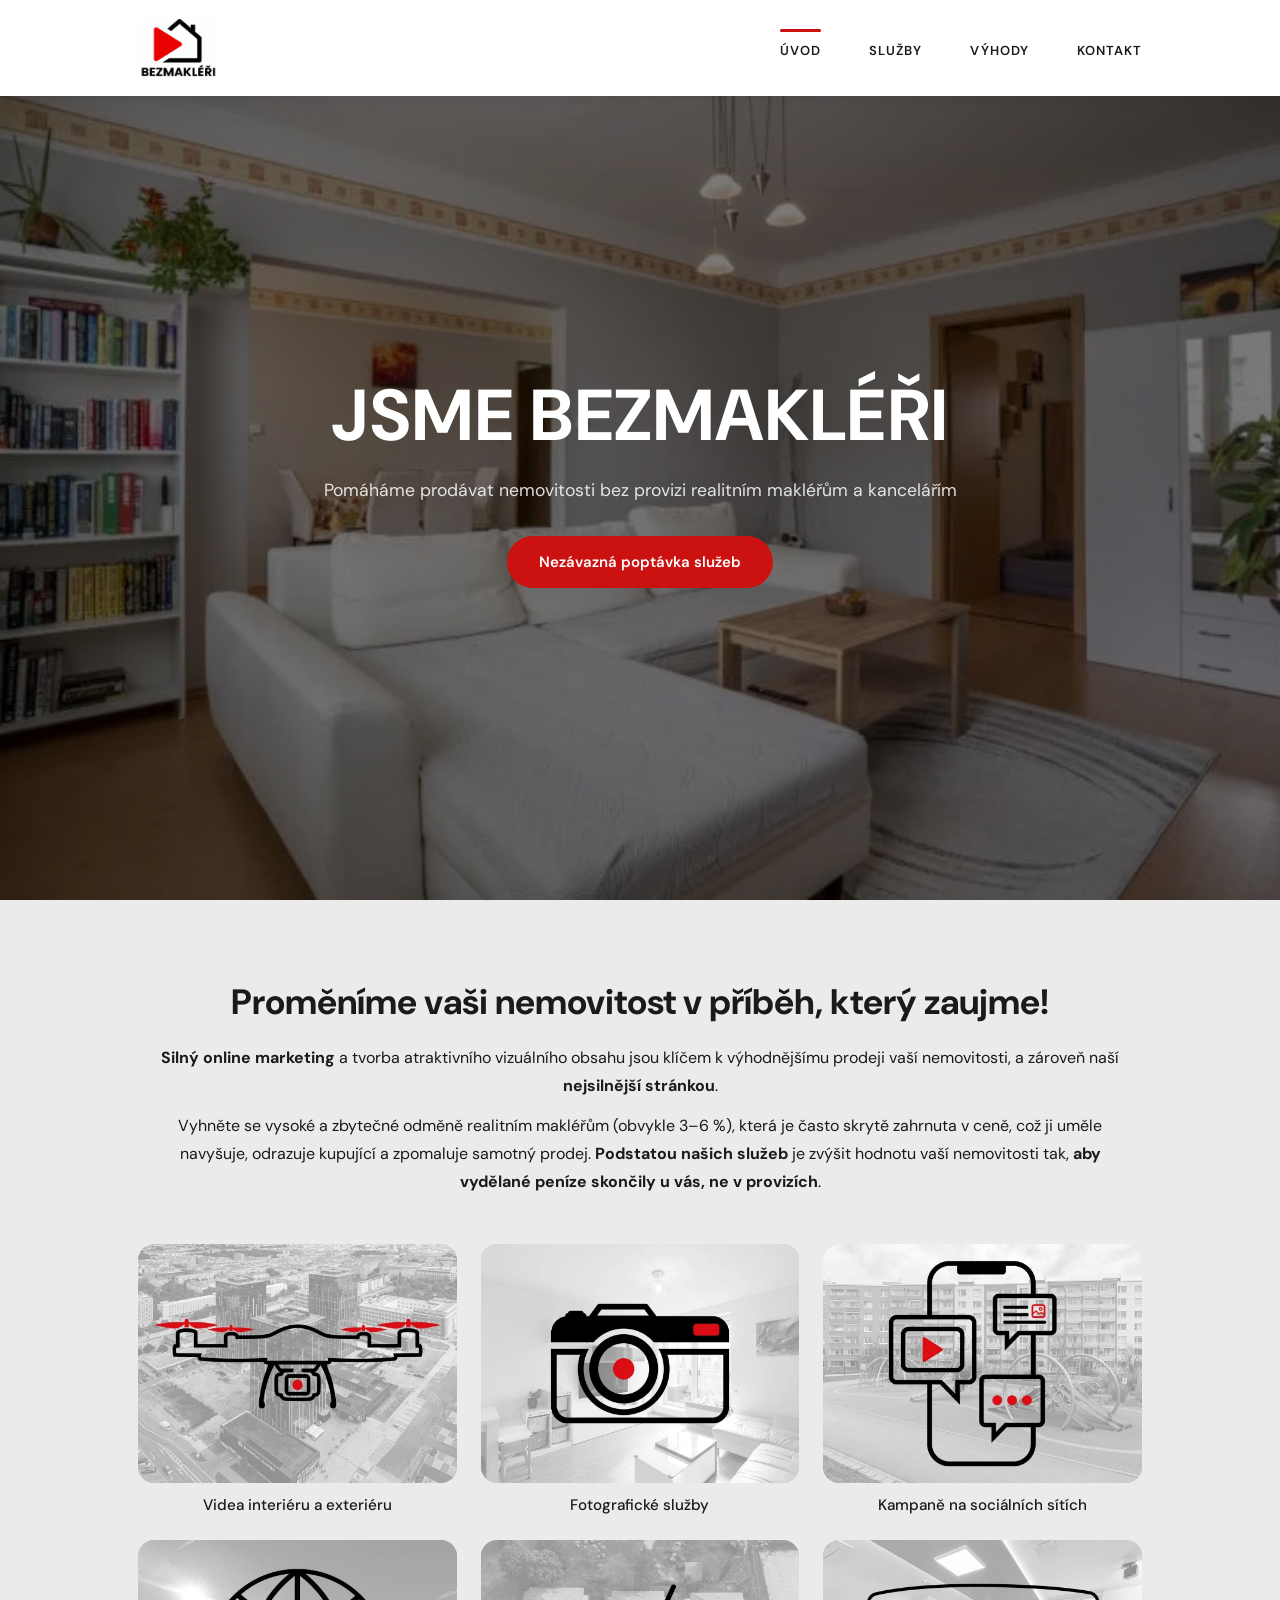
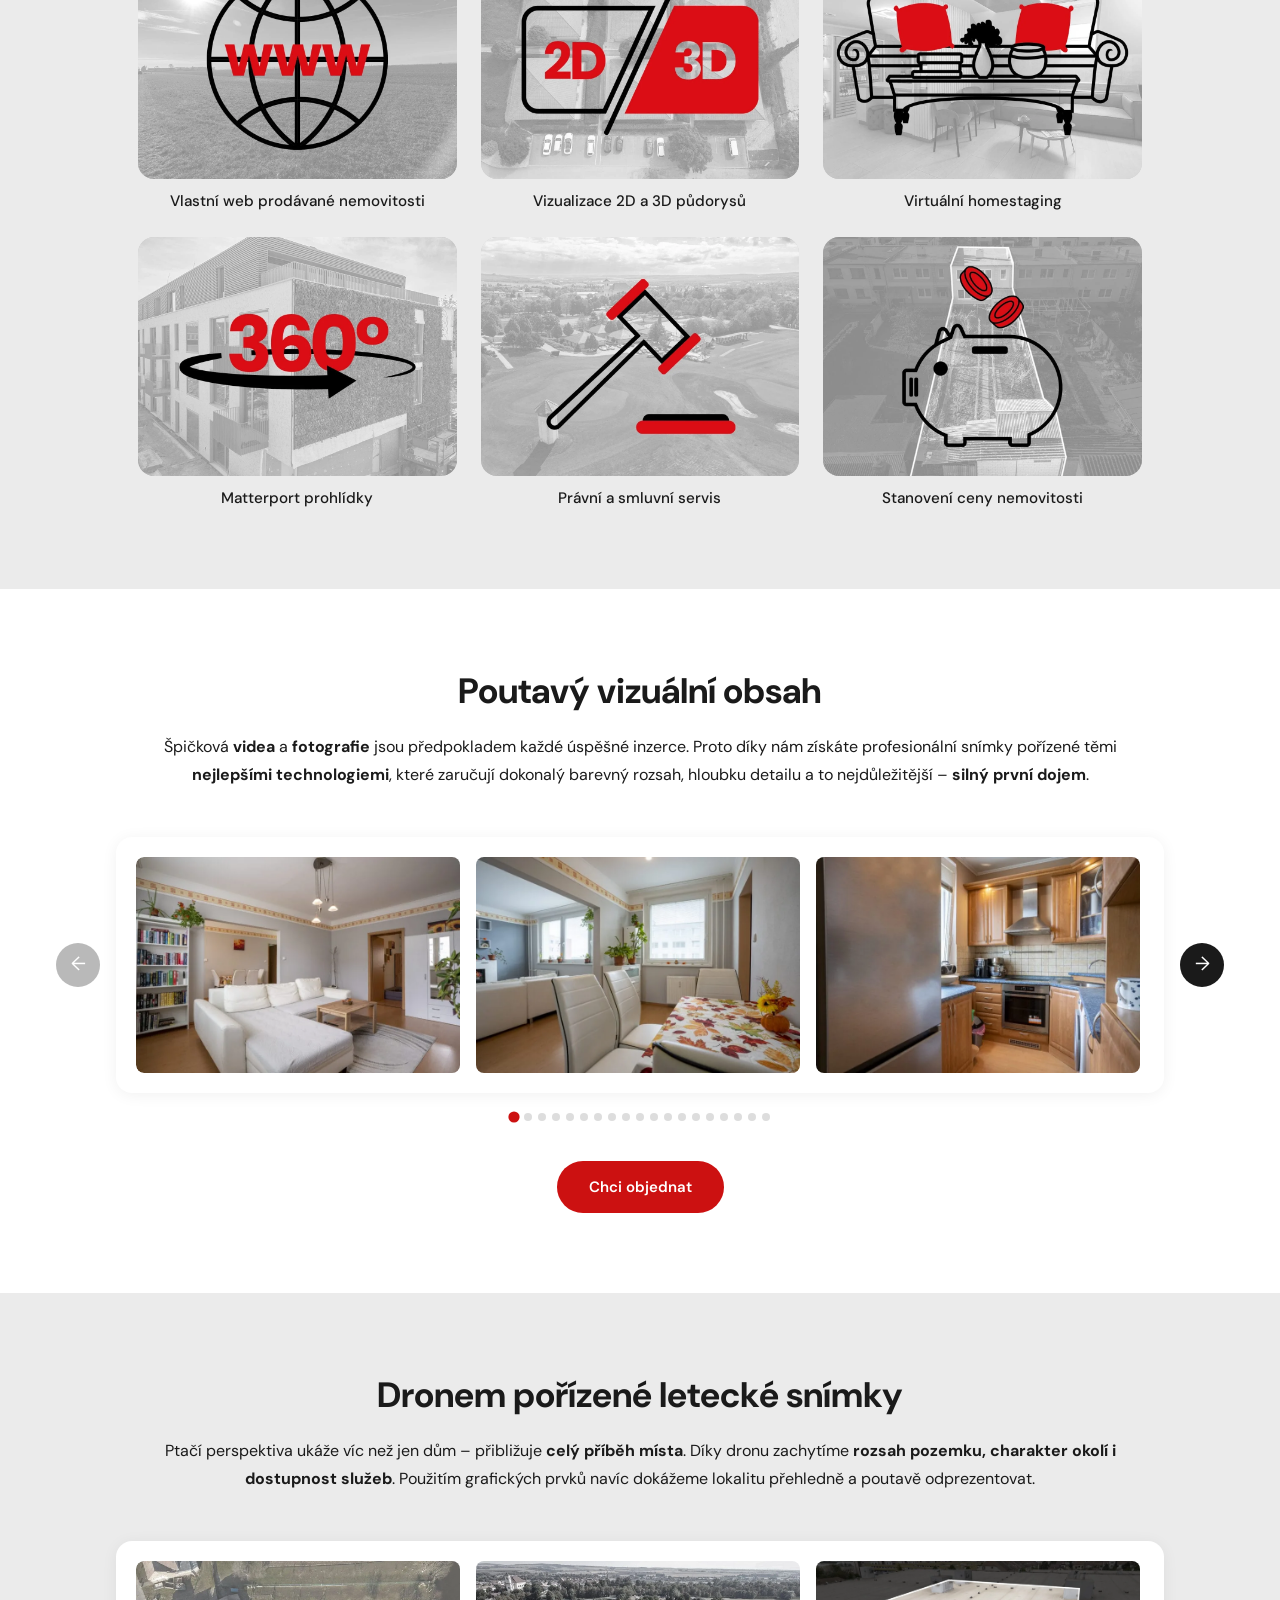
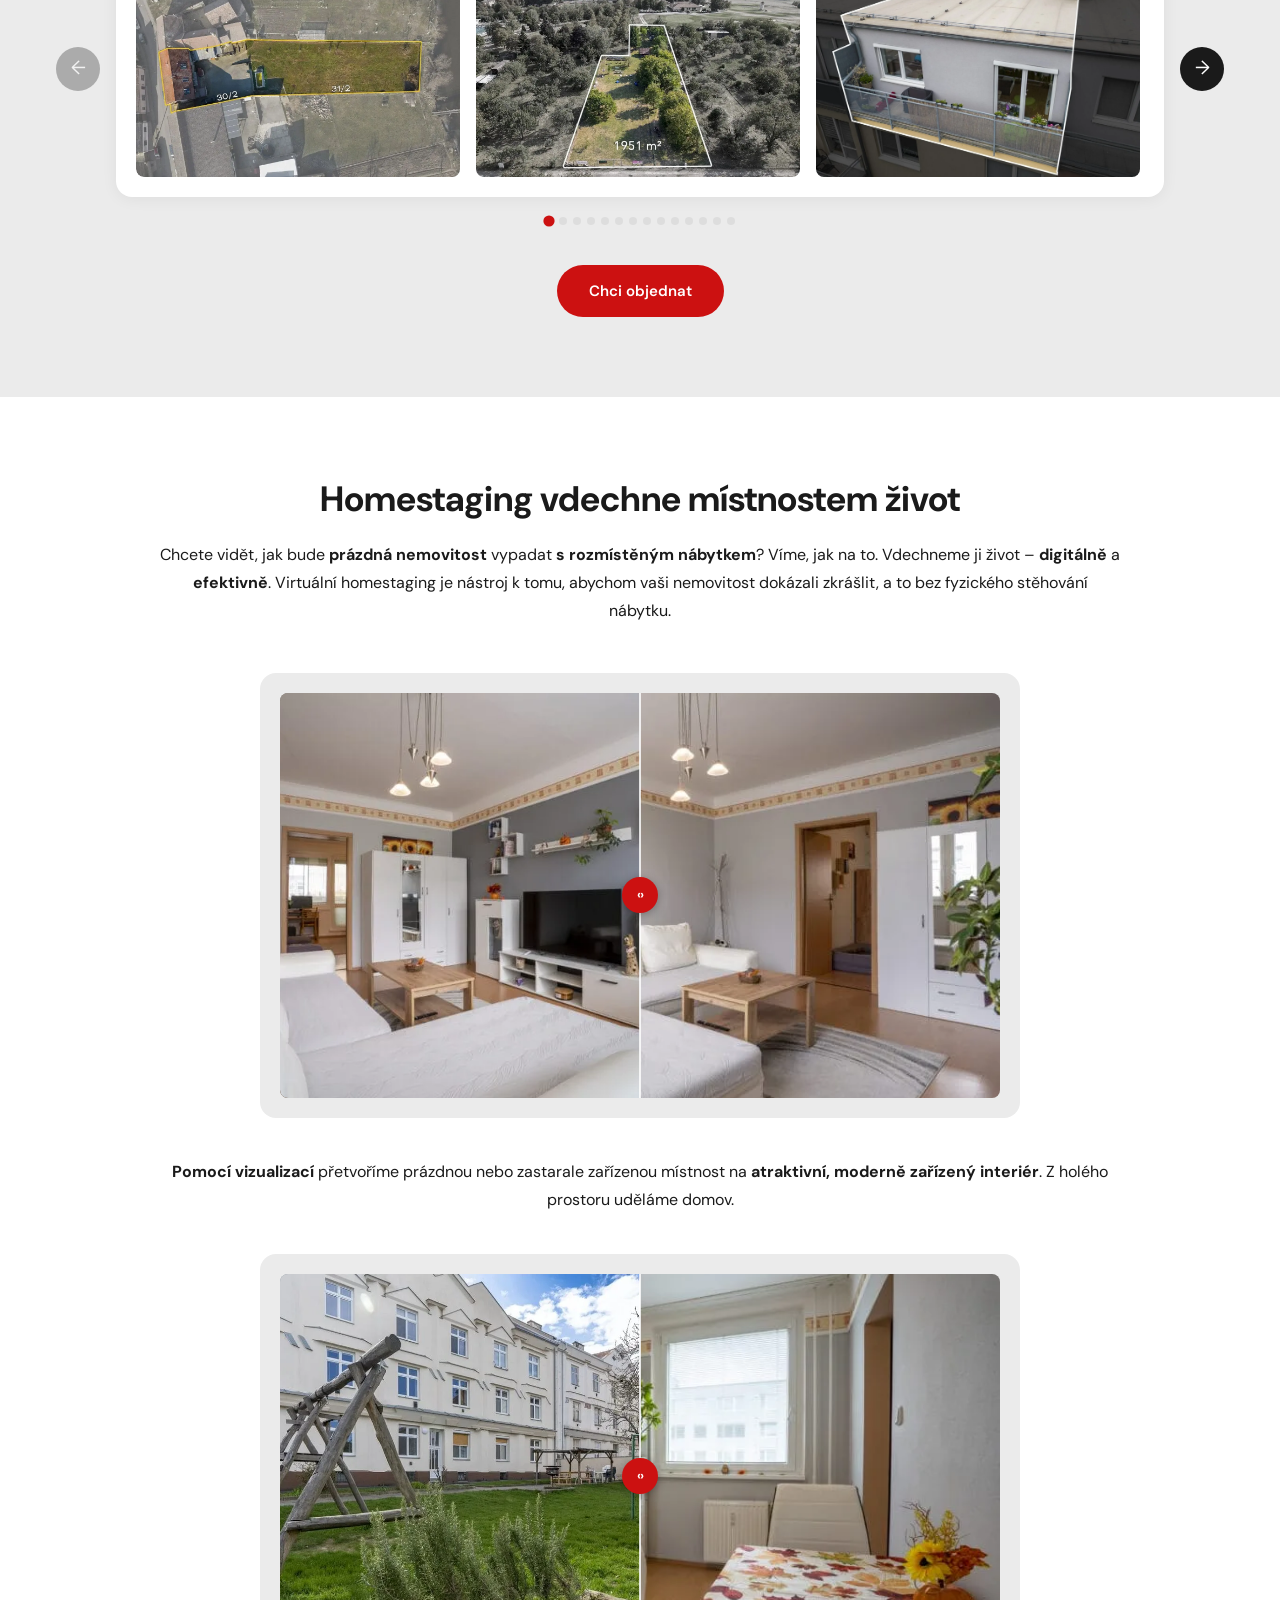
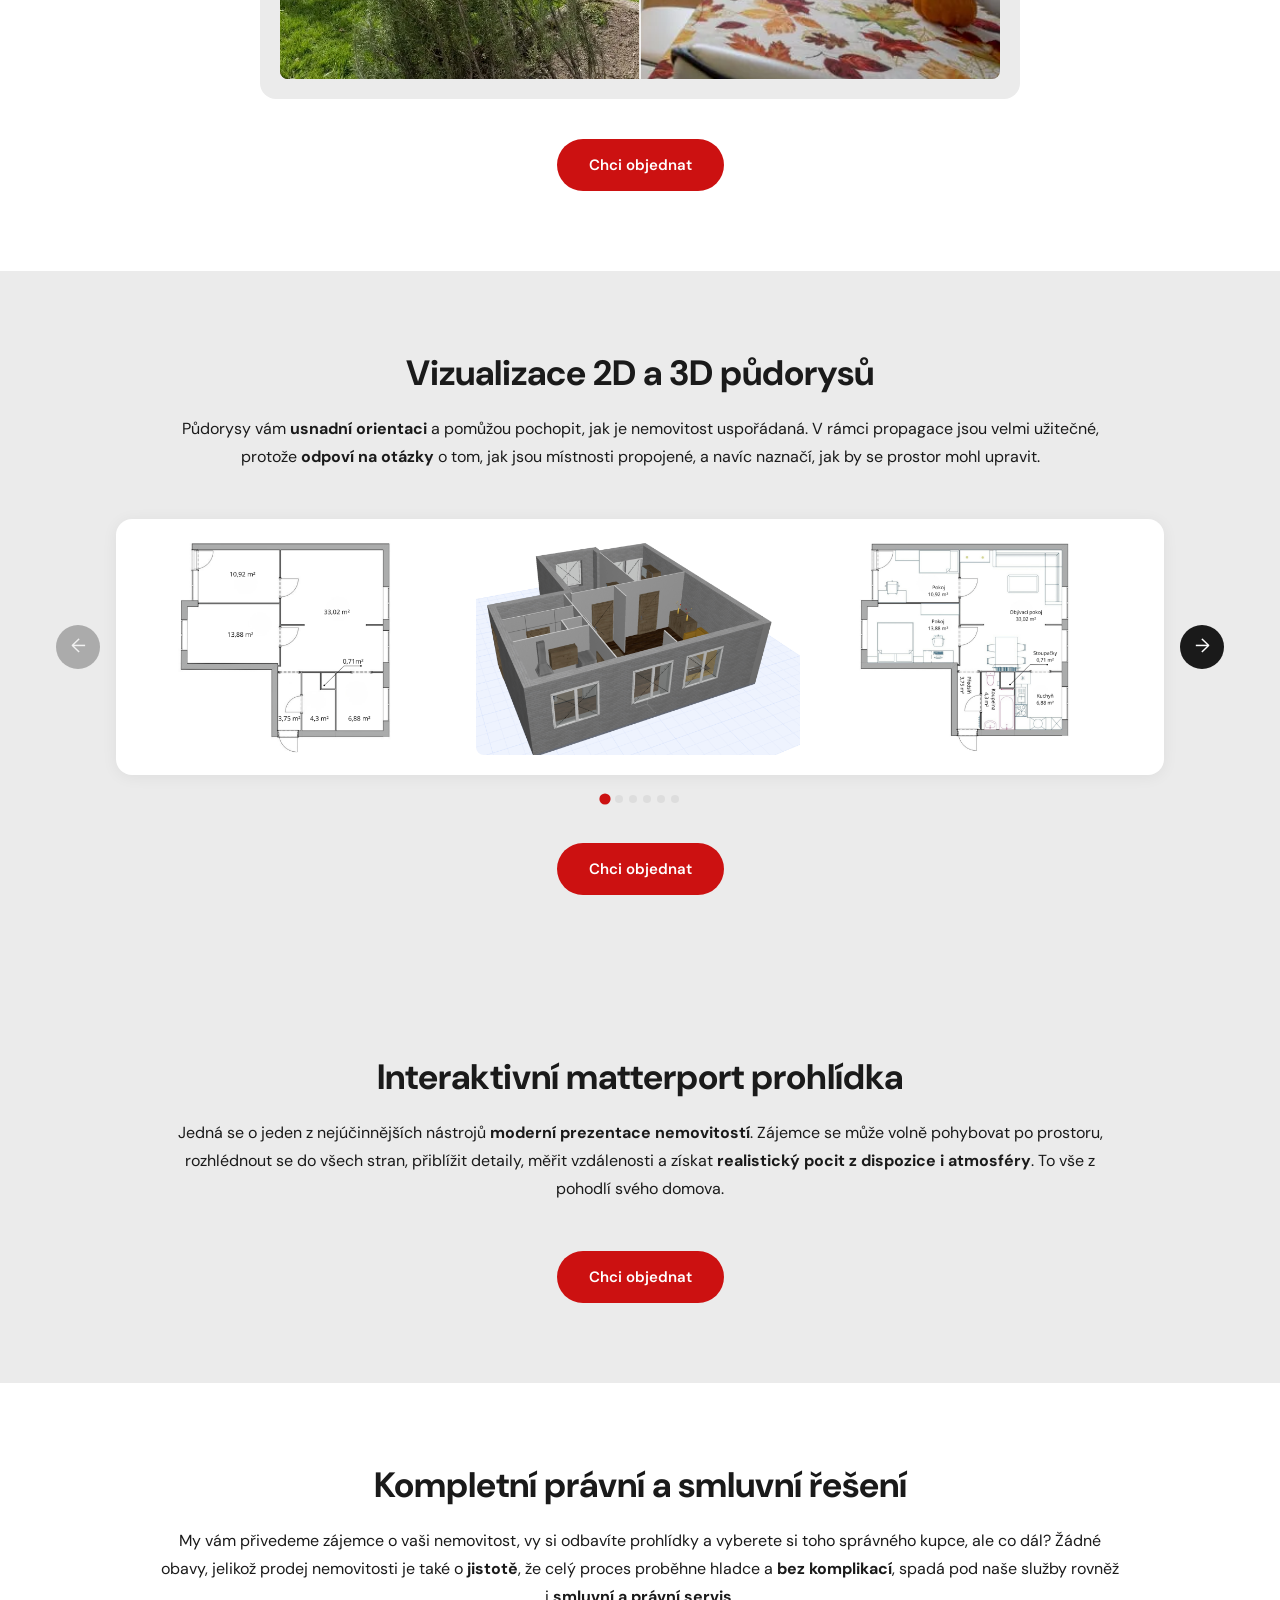
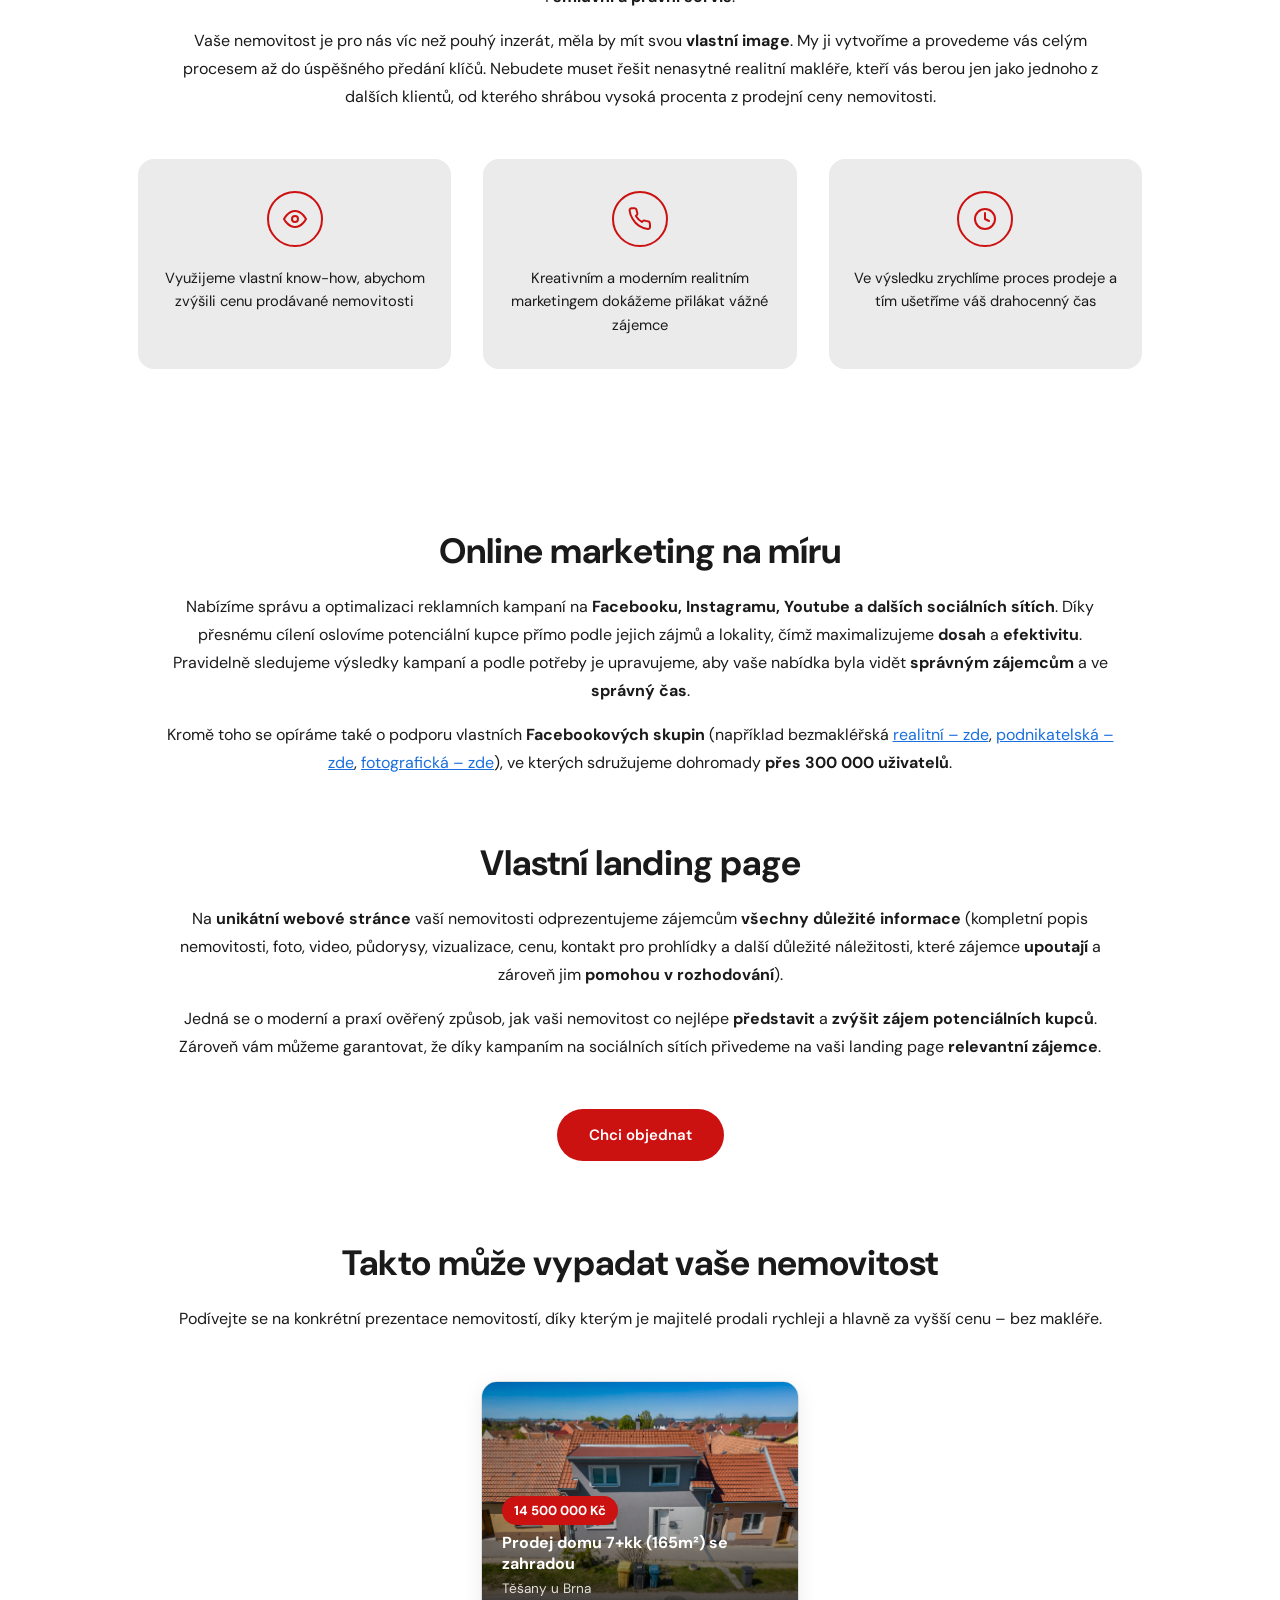
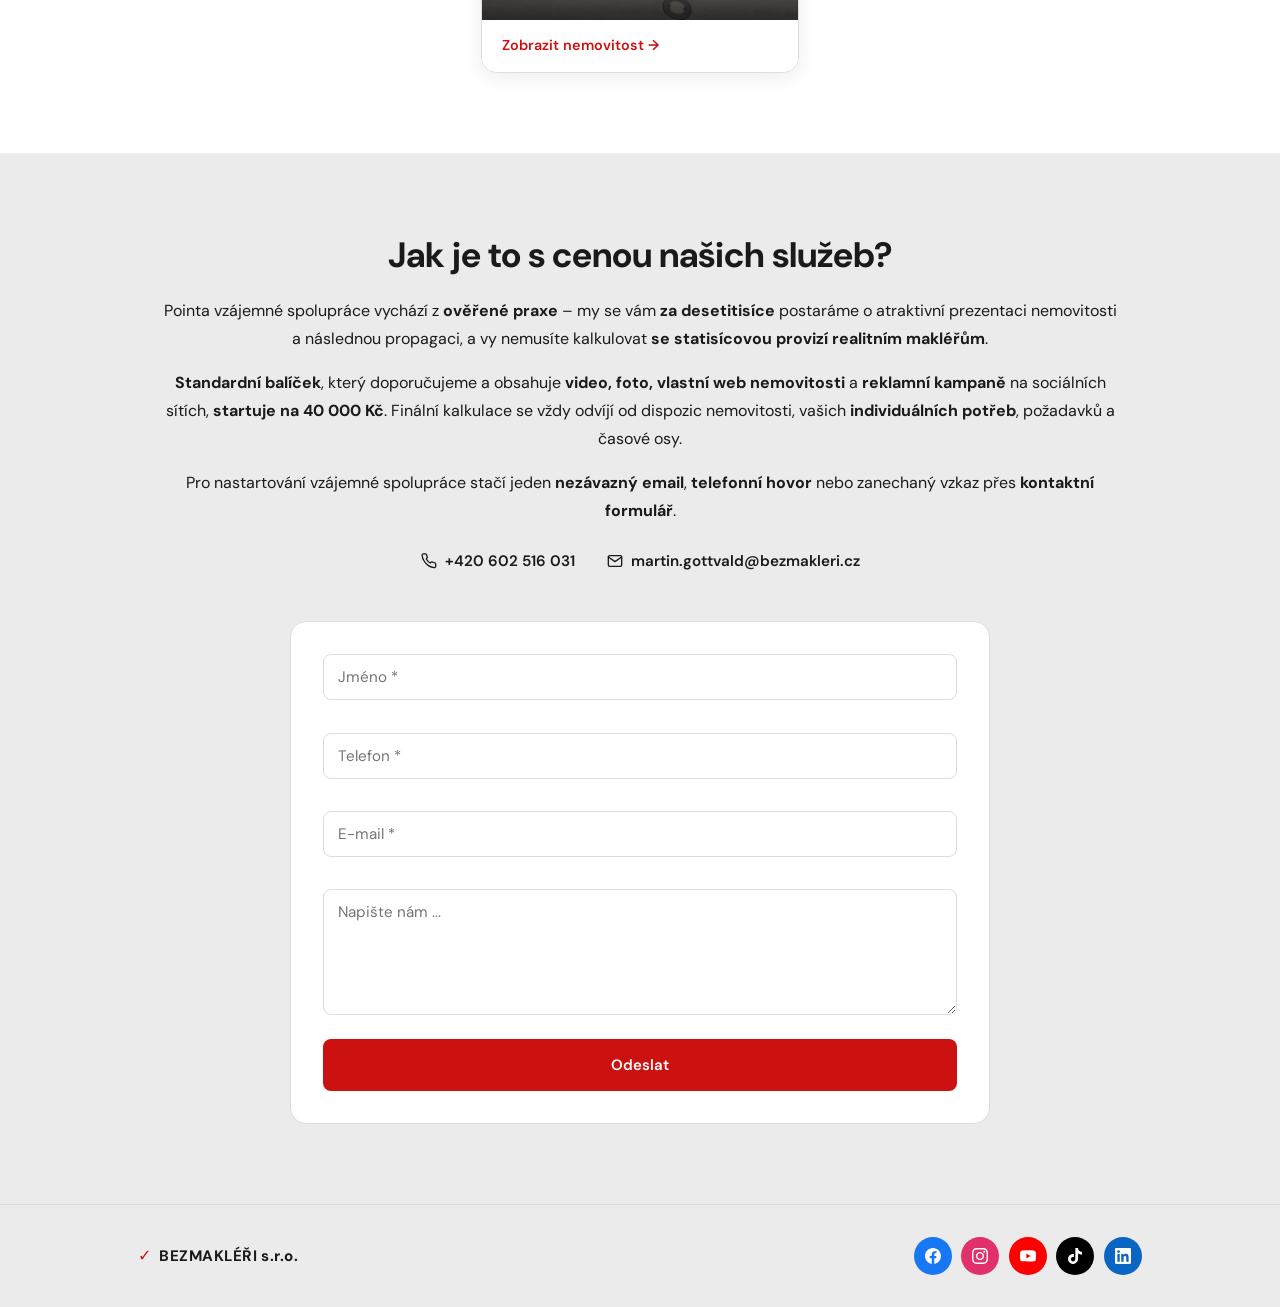
==== commit a15b5a45: "Update logo, favicon, service icons, tesany photos and contact Co-Authored-By: Claude Sonnet 4.6 <no" ====
--- a/index.html
+++ b/index.html
@@ -34,14 +34,13 @@
   <nav class="navbar" id="navbar">
     <div class="container navbar-inner">
       <a href="#uvod" class="logo-link">
-        <img src="assets/logo/logo.webp" alt="Bezmakléři" class="logo-img" width="44" height="40" />
+        <img src="assets/logo/logo.webp" alt="Bezmakléři" class="logo-img" width="80" height="59" />
         <span class="logo-main">BEZMAKLÉŘI</span>
       </a>
       <nav class="nav-links" id="nav-links">
         <a href="#uvod">Úvod</a>
         <a href="#sluzby">Služby</a>
         <a href="#vyhody">Výhody</a>
-        <a href="#reference">Reference</a>
         <a href="#kontakt">Kontakt</a>
       </nav>
       <button class="hamburger" id="hamburger" aria-label="Otevřít menu" aria-expanded="false">
@@ -102,26 +101,6 @@
     </div>
   </section>
 
-  <!-- HOMESTAGING -->
-  <section class="homestaging">
-    <div class="container">
-      <div class="section-header fade-in">
-        <h2>Homestaging vdechne místnostem život</h2>
-        <p>Chcete vidět, jak bude <strong>prázdná nemovitost</strong> vypadat <strong>s rozmístěným nábytkem</strong>? Víme, jak na to. Vdechneme ji život – <strong>digitálně</strong> a <strong>efektivně</strong>. Virtuální homestaging je nástroj k tomu, abychom vaši nemovitost dokázali zkrášlit, a to bez fyzického stěhování nábytku.</p>
-      </div>
-      <div class="before-after-wrap fade-in">
-        <div class="before-after" id="homestaging-1"></div>
-      </div>
-      <p class="homestaging-text fade-in"><strong>Pomocí vizualizací</strong> přetvoříme prázdnou nebo zastarale zařízenou místnost na <strong>atraktivní, moderně zařízený interiér</strong>. Z holého prostoru uděláme domov.</p>
-      <div class="before-after-wrap fade-in">
-        <div class="before-after" id="homestaging-2"></div>
-      </div>
-      <div class="section-cta fade-in">
-        <a href="#kontakt" class="btn btn-red btn-pill">Chci objednat</a>
-      </div>
-    </div>
-  </section>
-
   <!-- DRONY -->
   <section class="drones">
     <div class="container">
@@ -145,6 +124,26 @@
     </div>
   </section>
 
+  <!-- HOMESTAGING -->
+  <section class="homestaging">
+    <div class="container">
+      <div class="section-header fade-in">
+        <h2>Homestaging vdechne místnostem život</h2>
+        <p>Chcete vidět, jak bude <strong>prázdná nemovitost</strong> vypadat <strong>s rozmístěným nábytkem</strong>? Víme, jak na to. Vdechneme ji život – <strong>digitálně</strong> a <strong>efektivně</strong>. Virtuální homestaging je nástroj k tomu, abychom vaši nemovitost dokázali zkrášlit, a to bez fyzického stěhování nábytku.</p>
+      </div>
+      <div class="before-after-wrap fade-in">
+        <div class="before-after" id="homestaging-1"></div>
+      </div>
+      <p class="homestaging-text fade-in"><strong>Pomocí vizualizací</strong> přetvoříme prázdnou nebo zastarale zařízenou místnost na <strong>atraktivní, moderně zařízený interiér</strong>. Z holého prostoru uděláme domov.</p>
+      <div class="before-after-wrap fade-in">
+        <div class="before-after" id="homestaging-2"></div>
+      </div>
+      <div class="section-cta fade-in">
+        <a href="#kontakt" class="btn btn-red btn-pill">Chci objednat</a>
+      </div>
+    </div>
+  </section>
+
   <!-- PŮDORYSY -->
   <section class="pudorysy">
     <div class="container">
@@ -235,12 +234,12 @@
   <section class="nase-prace">
     <div class="container">
       <div class="section-header fade-in">
-        <h2>Naše práce</h2>
-        <p>Podívejte se na konkrétní nemovitosti, které jsme prezentovali. Každá stránka je ukázkou toho, co pro vás dokážeme vytvořit.</p>
+        <h2>Takto může vypadat vaše nemovitost</h2>
+        <p>Podívejte se na konkrétní prezentace nemovitostí, díky kterým je majitelé prodali rychleji a hlavně za vyšší cenu – bez makléře.</p>
       </div>
       <div class="prace-grid fade-in">
         <a href="tesany.html" class="prace-card">
-          <div class="prace-card-img" style="background-image: url('assets/drony/bezmakleri-dron-01.webp')">
+          <div class="prace-card-img" style="background-image: url('assets/tesany/Hero/Hero.jpeg')">
             <div class="prace-card-overlay"></div>
             <div class="prace-card-info">
               <span class="prace-card-price">14 500 000 Kč</span>
@@ -253,24 +252,6 @@
           </div>
         </a>
       </div>
-    </div>
-  </section>
-
-  <!-- REFERENCE -->
-  <section id="reference" class="reviews">
-    <div class="container">
-      <div class="section-header fade-in">
-        <h2>Reference a vaše zpětná vazba</h2>
-        <p class="section-perex">Spokojenost klientů považujeme za měřítko úspěchu. Každou zakázku bereme osobně, ať už jde o prodej <strong>rodinného domu, bytu, komerčního prostoru, louky, garáže</strong> nebo například <strong>stavebního pozemku</strong>.</p>
-      </div>
-      <div class="reviews-wrapper">
-        <button class="reviews-btn reviews-btn--prev" id="reviews-prev" aria-label="Předchozí">&#8592;</button>
-        <div class="reviews-viewport">
-          <div class="reviews-track" id="reviews-track"></div>
-        </div>
-        <button class="reviews-btn reviews-btn--next" id="reviews-next" aria-label="Další">&#8594;</button>
-      </div>
-      <div class="reviews-dots" id="reviews-dots"></div>
     </div>
   </section>
 
--- a/style.css
+++ b/style.css
@@ -7,7 +7,7 @@
   --color-muted: #555555;
   --color-border: #DDDDDD;
   --font-sans: 'DM Sans', system-ui, -apple-system, sans-serif;
-  --navbar-h: 72px;
+  --navbar-h: 96px;
   --container-max: 1100px;
   --pad: clamp(1rem, 5vw, 3rem);
   --radius: 8px;
@@ -40,8 +40,8 @@
 .text-link:hover { color: #0d4fa0; }
 
 /* ── Section headers ── */
-.section-header { text-align: center; max-width: 760px; margin: 0 auto 3rem; }
-.section-header--narrow { max-width: 680px; }
+.section-header { text-align: center; max-width: 960px; margin: 0 auto 3rem; }
+.section-header--narrow { max-width: 960px; }
 .section-header h2 {
   font-size: clamp(1.6rem, 3.5vw, 2.2rem);
   font-weight: 700; color: var(--color-text); line-height: 1.25; margin-bottom: 1.25rem;
@@ -63,11 +63,12 @@
   height: var(--navbar-h);
 }
 .logo-link { display: flex; align-items: center; gap: 10px; }
-.logo-img { width: 44px; height: 40px; object-fit: contain; }
-.logo-main { font-size: 18px; font-weight: 700; color: var(--color-text); letter-spacing: 0.04em; }
-.nav-links { display: flex; align-items: center; gap: 2rem; }
+.logo-img { width: 80px; height: 59px; object-fit: contain; }
+.logo-main { display: none; }
+.nav-links { display: flex; align-items: center; gap: 3rem; }
 .nav-links a {
-  font-size: 14px; font-weight: 600; color: var(--color-text);
+  font-size: 13px; font-weight: 600; color: var(--color-text);
+  text-transform: uppercase; letter-spacing: 0.08em;
   transition: color var(--ease); position: relative; padding-top: 6px;
 }
 .nav-links a::before {
@@ -128,16 +129,6 @@
 .service-tile-bg {
   position: absolute; inset: 0;
   background-size: cover; background-position: center;
-  filter: grayscale(100%);
-}
-.service-tile-icon {
-  position: absolute; inset: 0;
-  display: flex; align-items: center; justify-content: center;
-  z-index: 1;
-}
-.service-tile-icon svg {
-  width: 65%; max-width: 130px; height: auto;
-  filter: drop-shadow(0 2px 6px rgba(0,0,0,0.5));
 }
 .service-item h3 {
   margin-top: 0.75rem; font-size: 0.95rem; font-weight: 500;
@@ -150,7 +141,7 @@
 /* ── HOMESTAGING ── */
 .homestaging { background: var(--color-bg); padding: 5rem 0; }
 .homestaging-text {
-  text-align: center; max-width: 680px; margin: 2.5rem auto;
+  text-align: center; max-width: 960px; margin: 2.5rem auto;
   font-size: 1rem; line-height: 1.75; color: var(--color-text);
 }
 .before-after-wrap {
@@ -201,7 +192,7 @@
   padding: 1.25rem;
   box-shadow: 0 2px 16px rgba(0,0,0,0.06);
 }
-.slider-viewport { overflow: hidden; border-radius: var(--radius); width: 100%; }
+.slider-viewport { overflow: hidden; border-radius: var(--radius); width: 100%; touch-action: pan-y; }
 .slider-track {
   display: grid; grid-auto-flow: column;
   grid-auto-columns: calc(33.333% - 0.75rem);
@@ -260,11 +251,12 @@
 .legal-icon-card p { font-size: 0.92rem; color: var(--color-text); line-height: 1.6; }
 
 /* ── MARKETING ── */
-.marketing { background: var(--color-bg); padding: 5rem 0; }
+.marketing { background: var(--color-bg); padding: 5rem 0 2.5rem; }
 
 /* ── NAŠE PRÁCE ── */
-.nase-prace { background: var(--color-bg); padding: 5rem 0; }
+.nase-prace { background: var(--color-bg); padding: 2.5rem 0 5rem; }
 .prace-grid { display: grid; grid-template-columns: repeat(3, 1fr); gap: 1.5rem; }
+.prace-grid .prace-card:only-child { grid-column: 2; }
 .prace-card {
   border-radius: var(--radius-lg); overflow: hidden;
   box-shadow: 0 4px 20px rgba(0,0,0,0.08); display: block;
@@ -299,9 +291,9 @@
 @media (max-width: 480px) { .prace-grid { grid-template-columns: 1fr; } }
 
 /* ── REVIEWS ── */
-.reviews { background: var(--color-bg-soft); padding: 5rem 0; }
+.reviews { background: var(--color-bg); padding: 5rem 0; }
 .reviews-wrapper { display: flex; align-items: center; gap: 1rem; }
-.reviews-viewport { flex: 1; overflow: hidden; }
+.reviews-viewport { flex: 1; overflow: hidden; touch-action: pan-y; }
 .reviews-track { display: flex; gap: 1.5rem; transition: transform 0.4s ease; will-change: transform; }
 .review-card {
   width: 320px; min-width: 320px; background: #fff;
@@ -330,7 +322,7 @@
 
 /* ── PRICING + CONTACT ── */
 .pricing-contact { background: var(--color-bg-soft); padding: 5rem 0; }
-.pricing-contact .section-header { max-width: 680px; }
+.pricing-contact .section-header { max-width: 960px; }
 .contact-info-line {
   display: flex; gap: 2rem; flex-wrap: wrap; justify-content: center;
   margin-top: 1.5rem;
@@ -445,6 +437,10 @@
   .review-card { min-width: 260px; }
   .footer-inner { flex-direction: column; align-items: center; text-align: center; gap: 1rem; }
   .contact-info-line { flex-direction: column; align-items: center; gap: 0.75rem; }
+  .services-section, .gallery, .homestaging, .drones, .pudorysy,
+  .matterport, .legal, .marketing, .nase-prace, .reviews, .pricing-contact { padding: 3.5rem 0; }
+  .section-header { margin-bottom: 2rem; }
+  .contact-form-wrap { padding: 1.5rem; }
 }
 
 @media (max-width: 480px) {
@@ -452,6 +448,15 @@
   .slider-track { grid-auto-columns: 100%; }
   .hero-actions { flex-direction: column; align-items: center; }
   .hero-actions .btn { width: 100%; max-width: 320px; }
-  .review-card { min-width: 240px; }
   .before-after-wrap { padding: 0.75rem; }
-}
+  .services-section, .gallery, .homestaging, .drones, .pudorysy,
+  .matterport, .legal, .marketing, .nase-prace, .reviews, .pricing-contact { padding: 2.5rem 0; }
+  .photo-slider { padding: 0 0.5rem; gap: 0.5rem; }
+  .slider-btn { width: 36px; height: 36px; font-size: 1rem; }
+  .slider-card { padding: 0.75rem; }
+  .review-card { min-width: calc(100vw - 130px); }
+  .reviews-wrapper { gap: 0.5rem; }
+  .reviews-btn { width: 36px; height: 36px; }
+  .hero { padding-bottom: 3rem; }
+  .section-header h2 { font-size: 1.5rem; }
+}
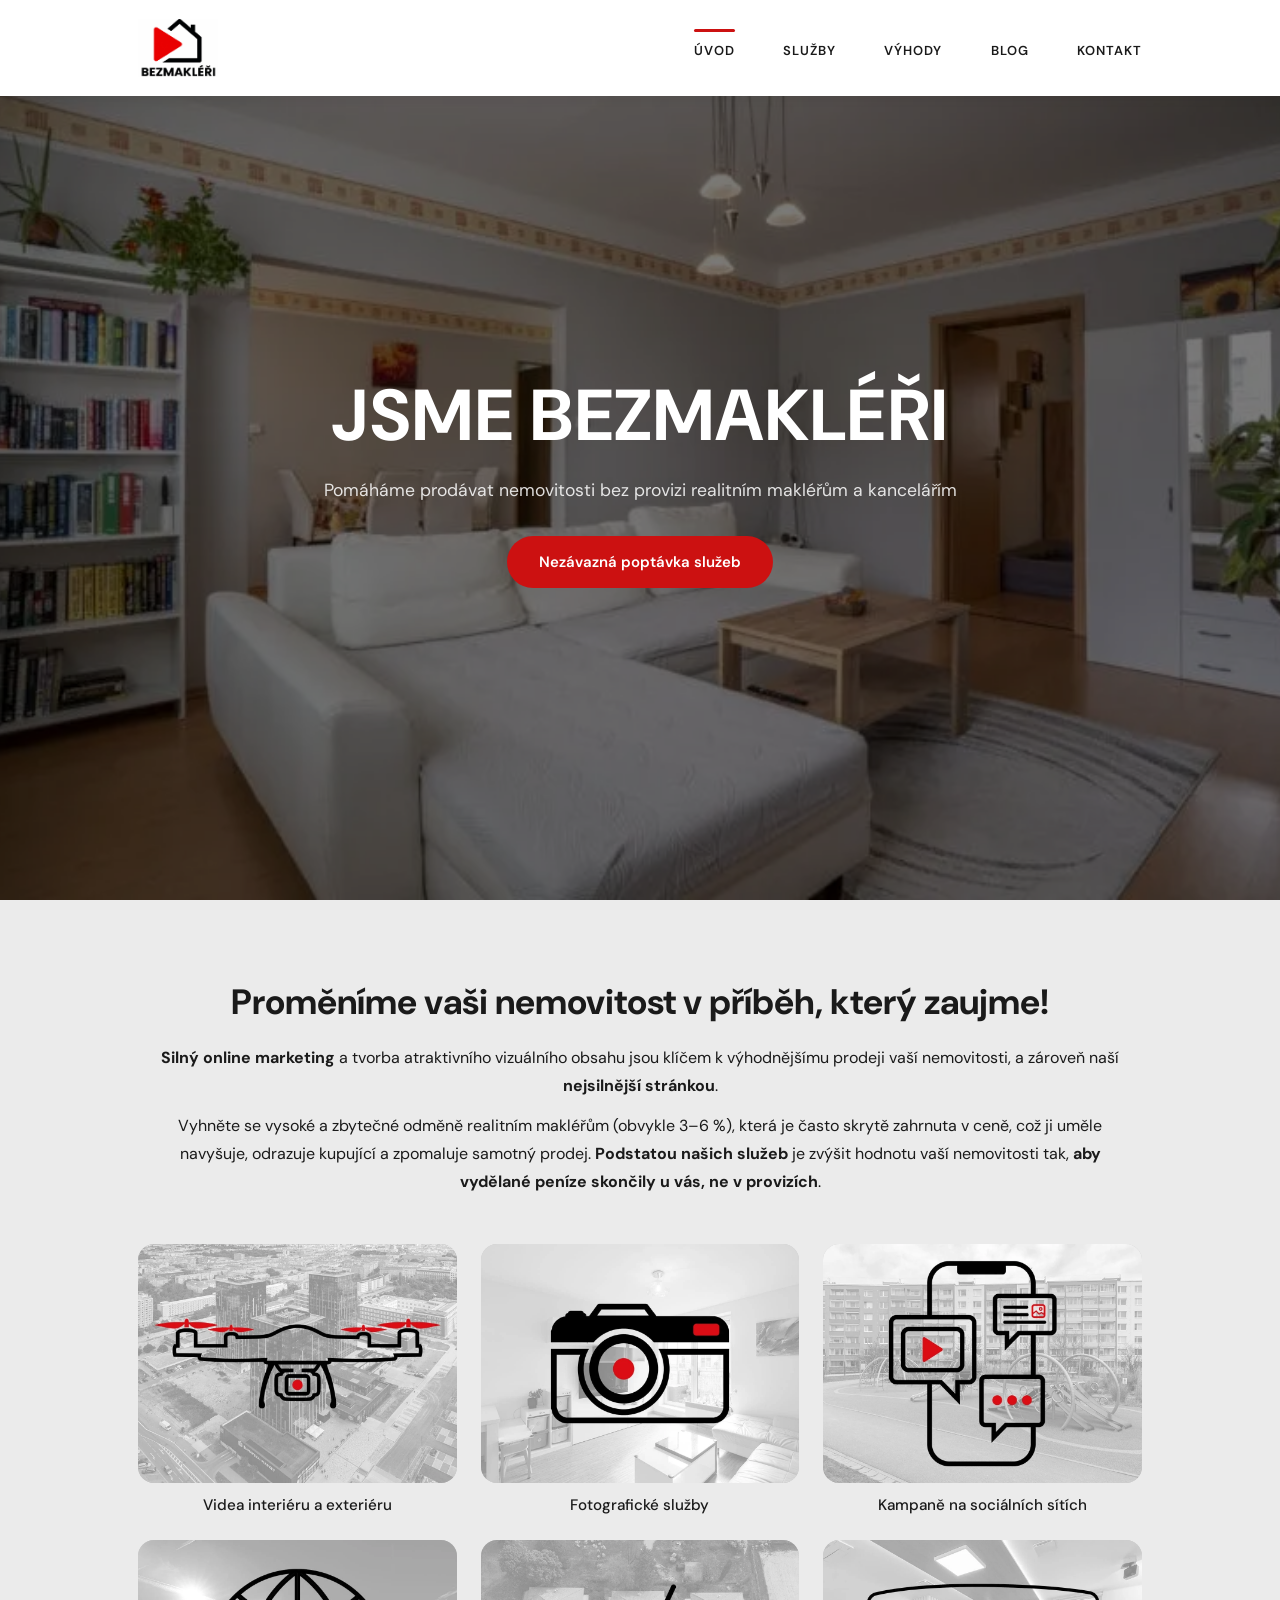
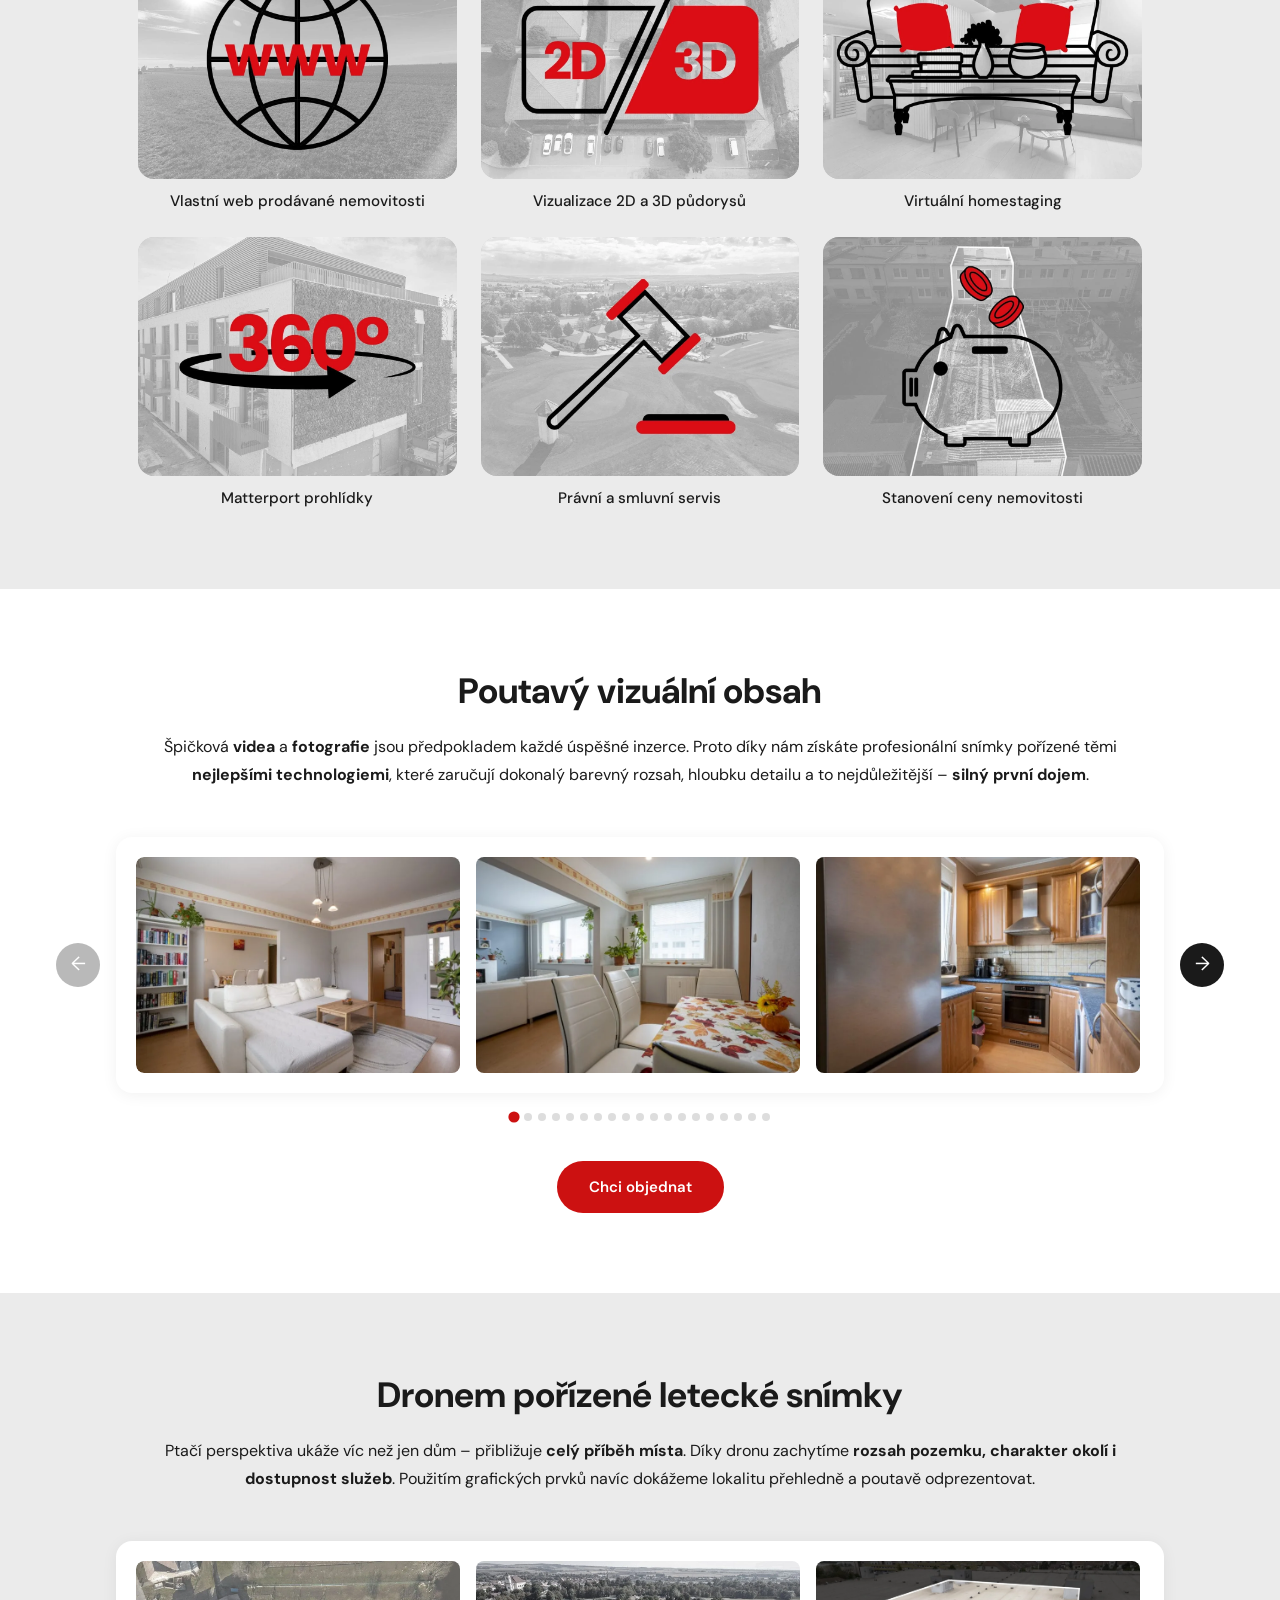
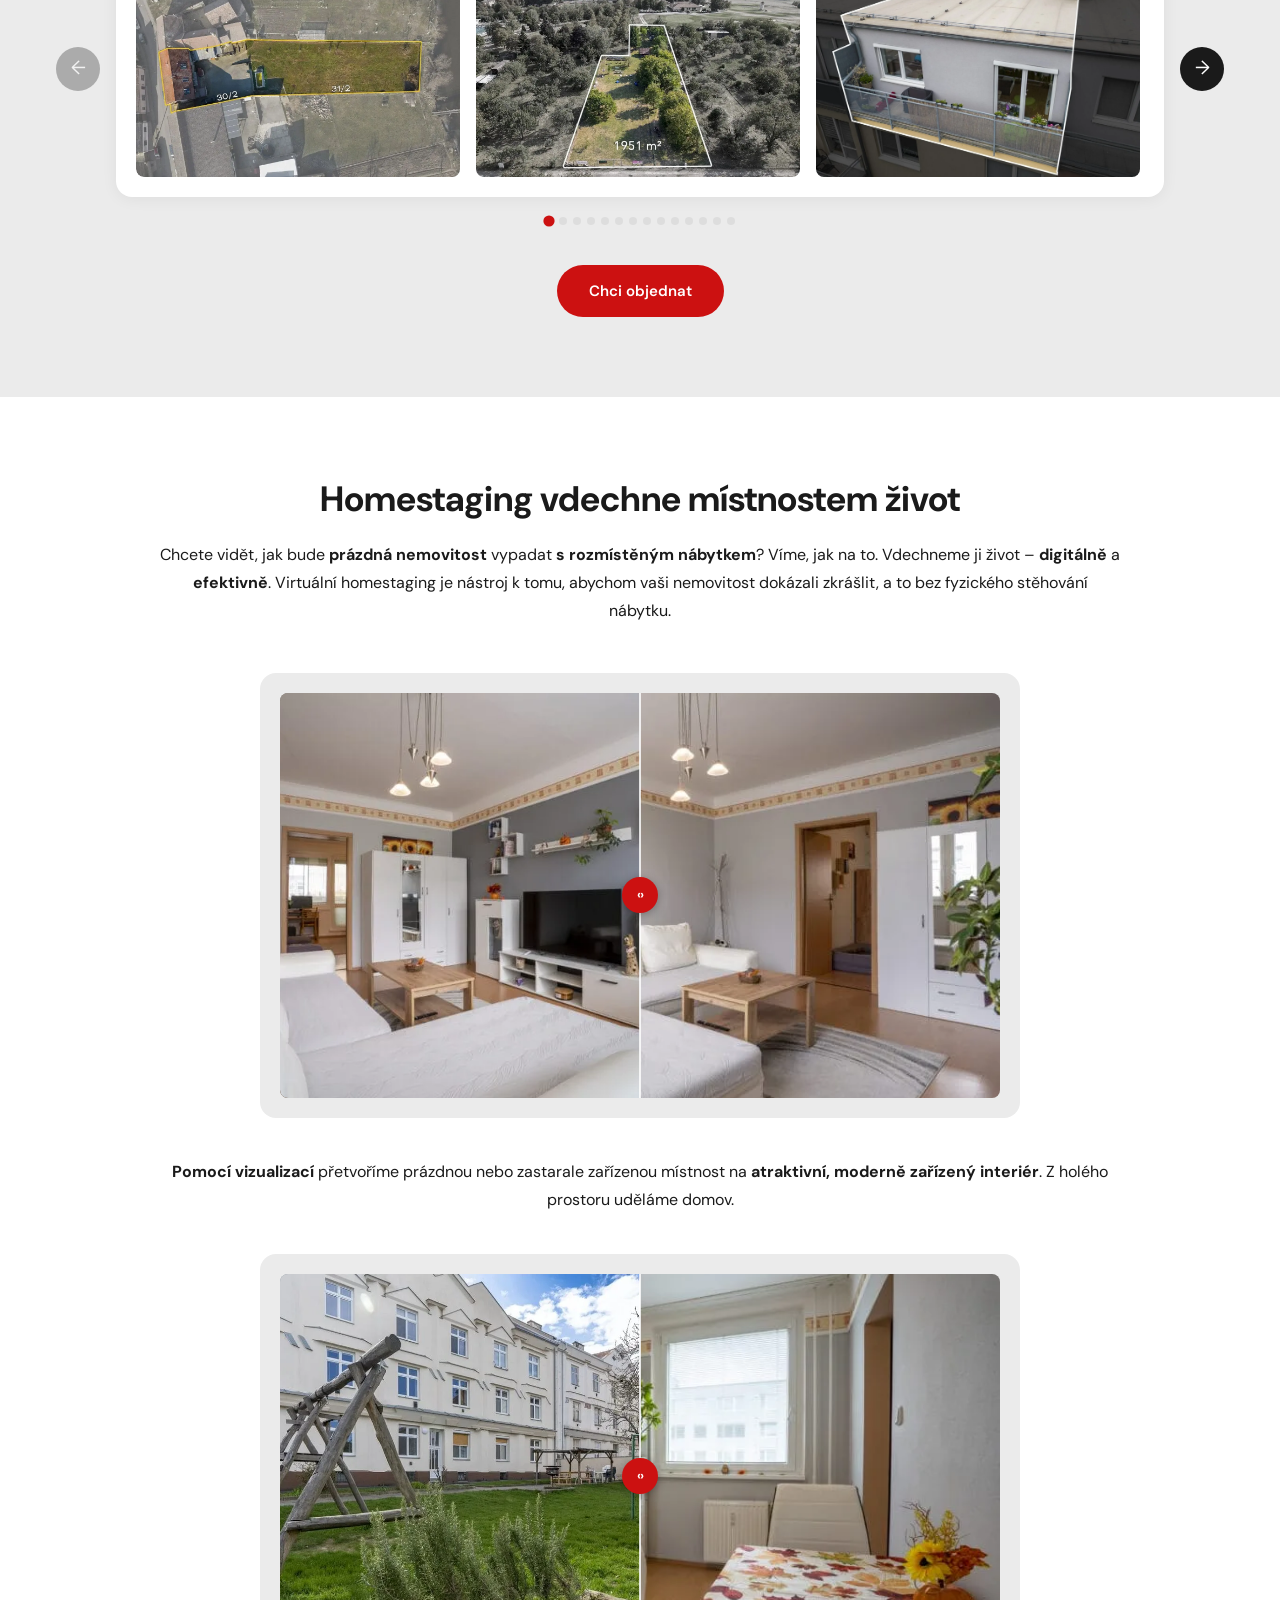
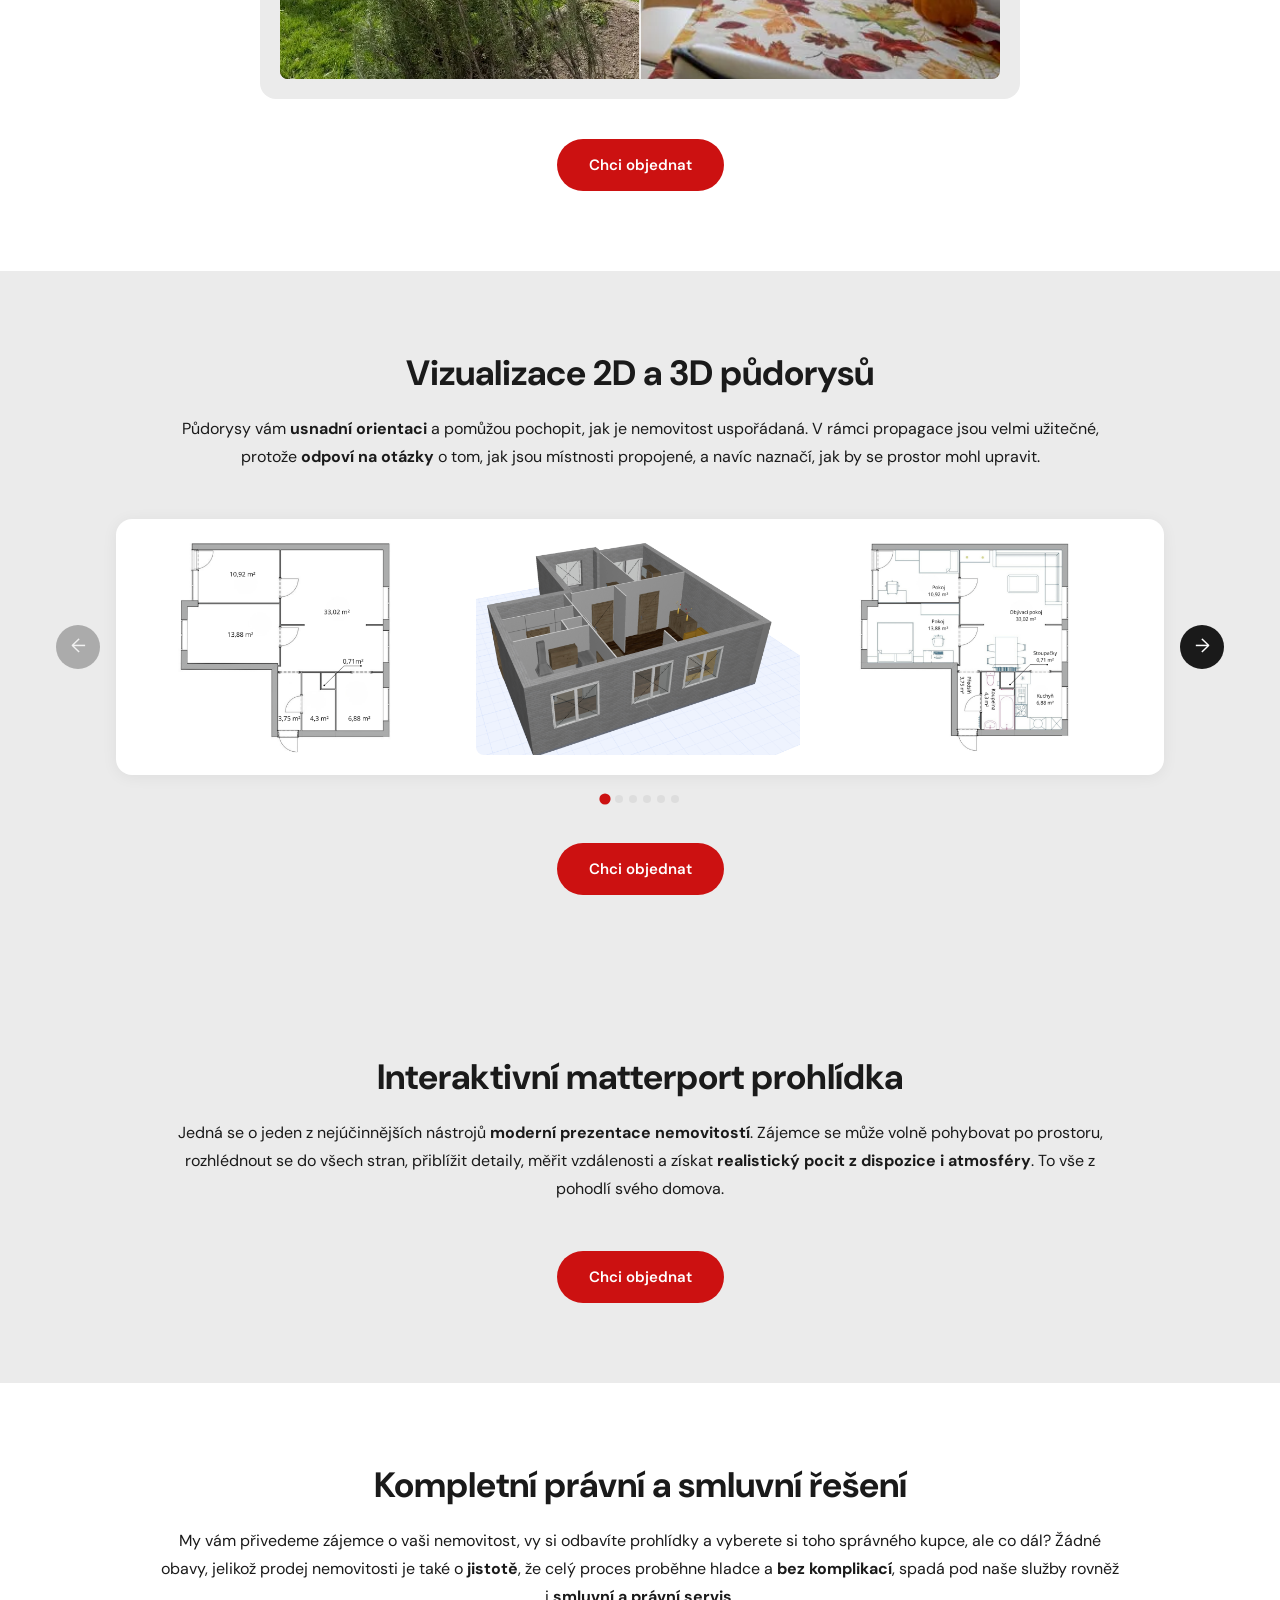
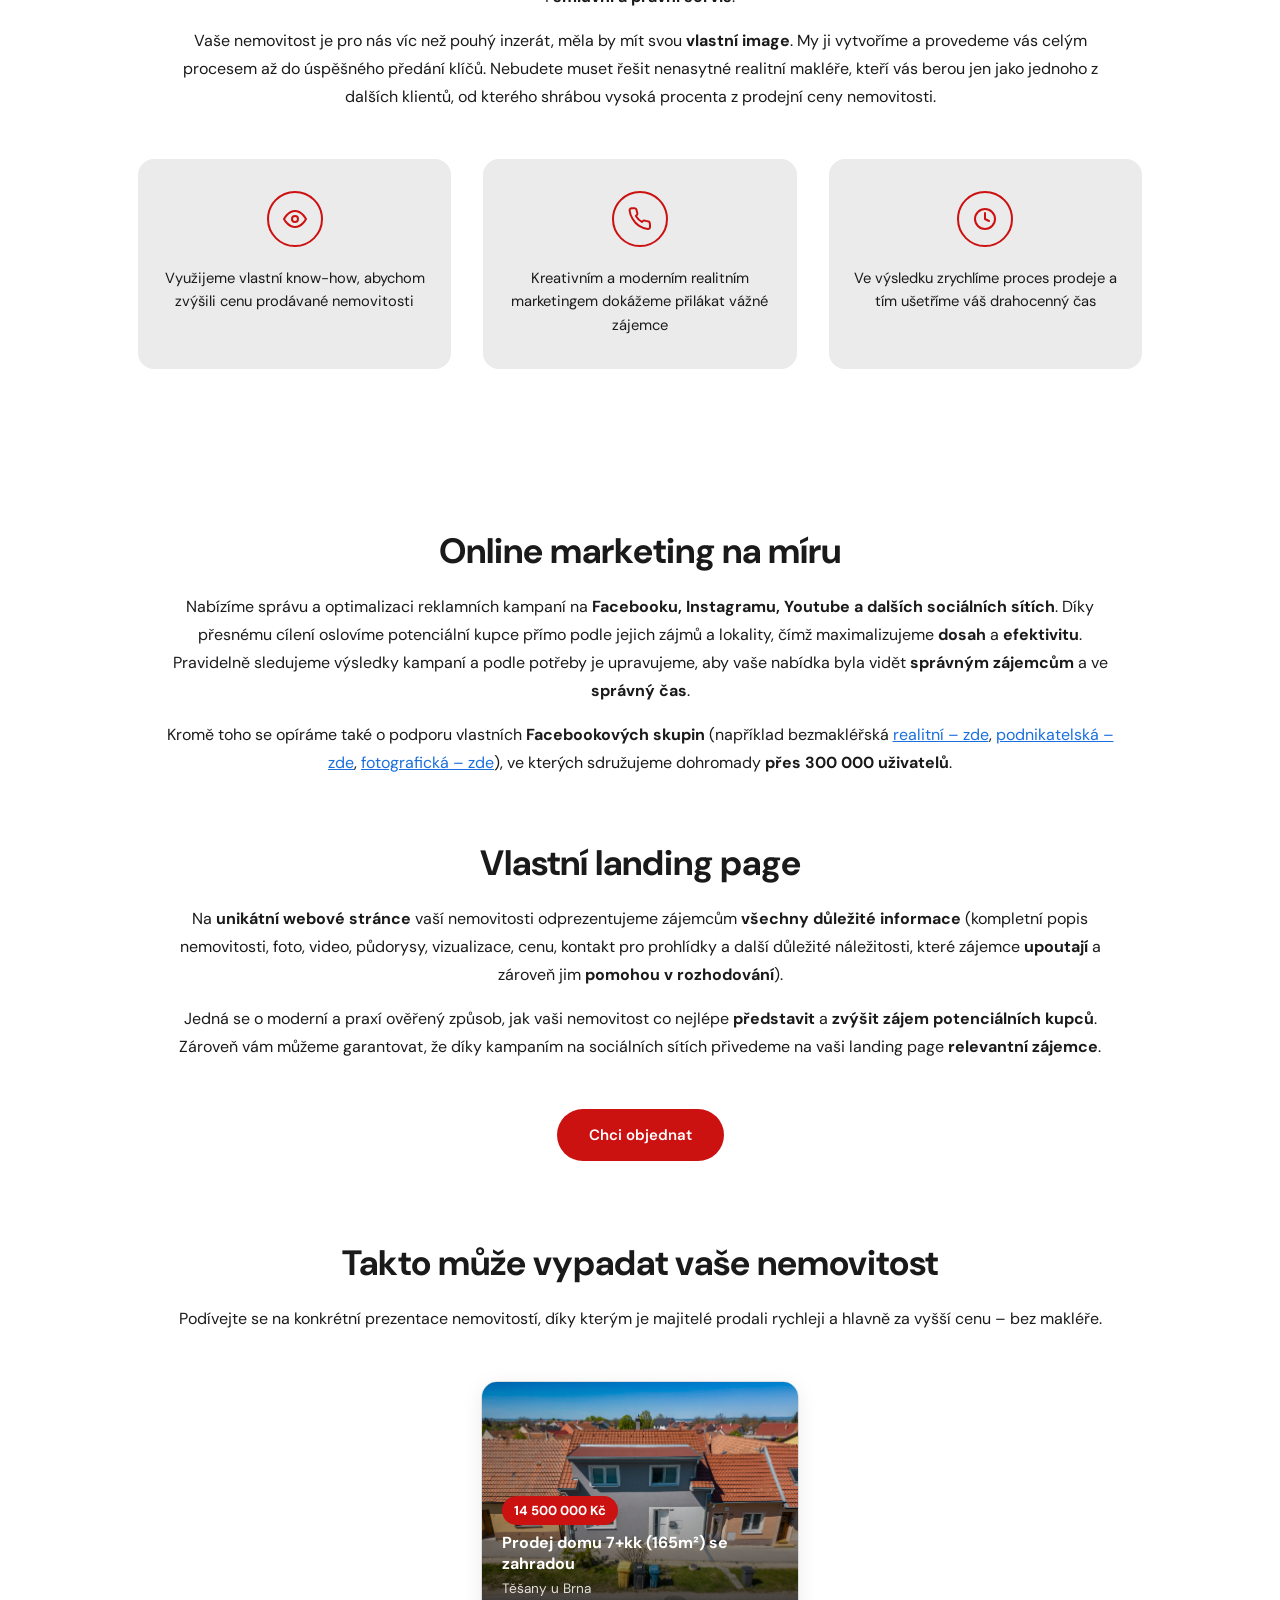
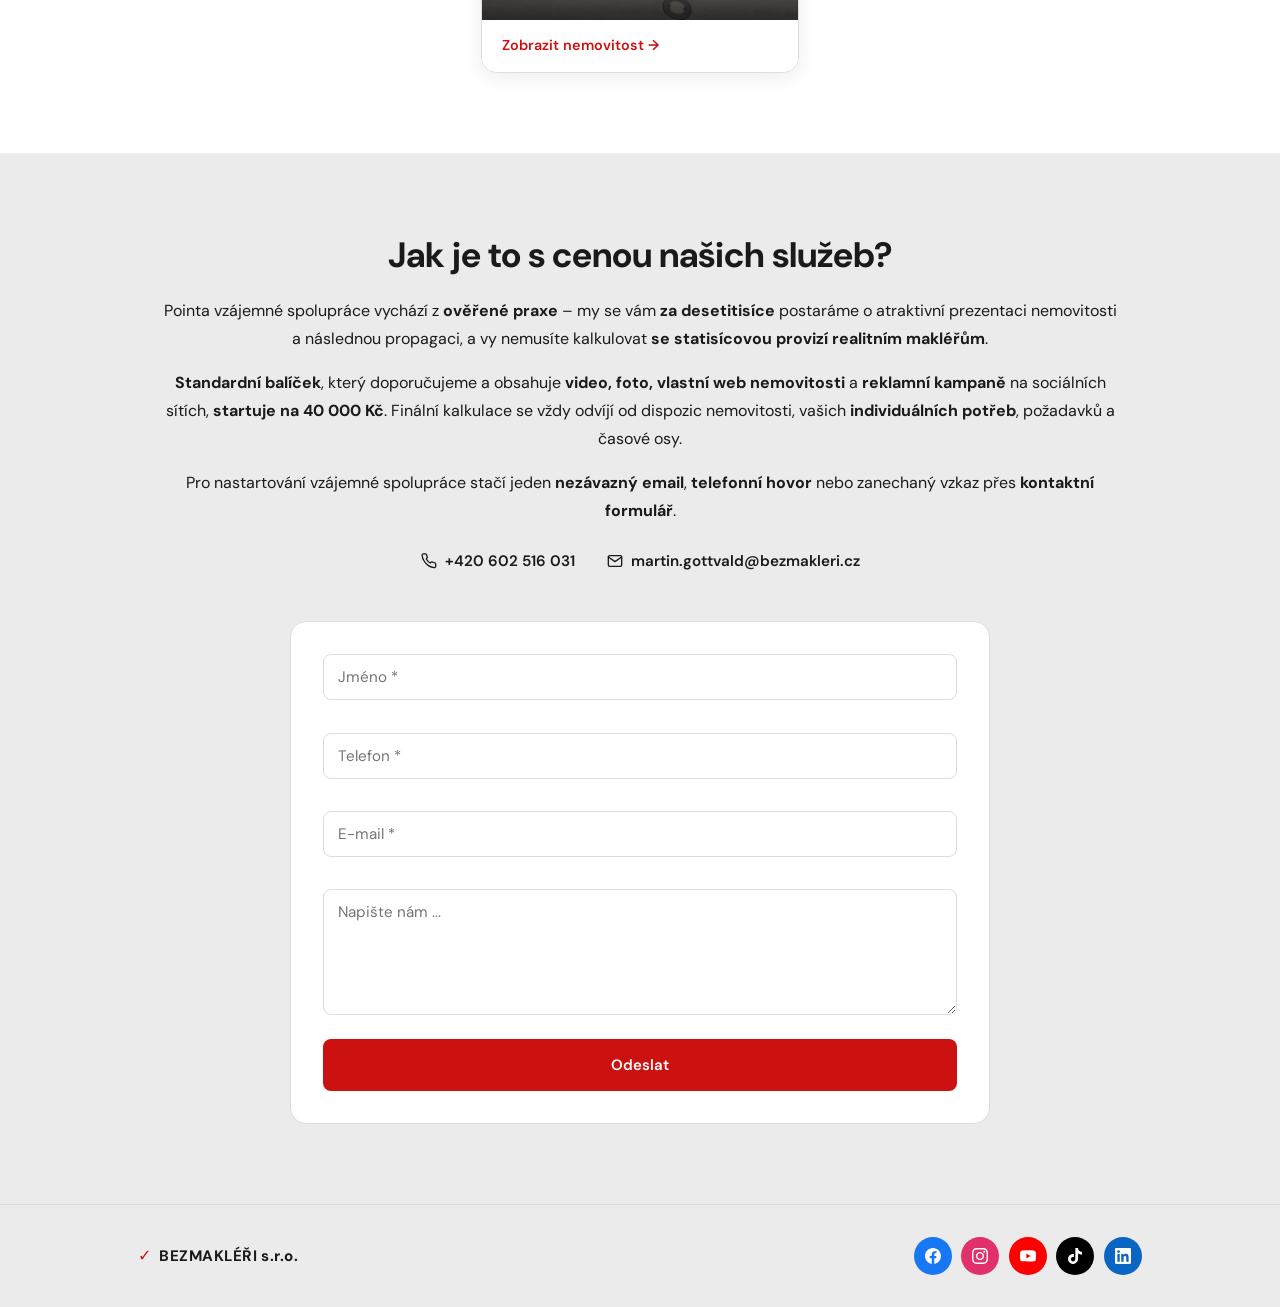
==== commit 71d9e77c: "Add blog page and Blog nav link Co-Authored-By: Claude Sonnet 4.6 <noreply@anthropic.com>" ====
--- a/index.html
+++ b/index.html
@@ -41,6 +41,7 @@
         <a href="#uvod">Úvod</a>
         <a href="#sluzby">Služby</a>
         <a href="#vyhody">Výhody</a>
+        <a href="blog.html">Blog</a>
         <a href="#kontakt">Kontakt</a>
       </nav>
       <button class="hamburger" id="hamburger" aria-label="Otevřít menu" aria-expanded="false">
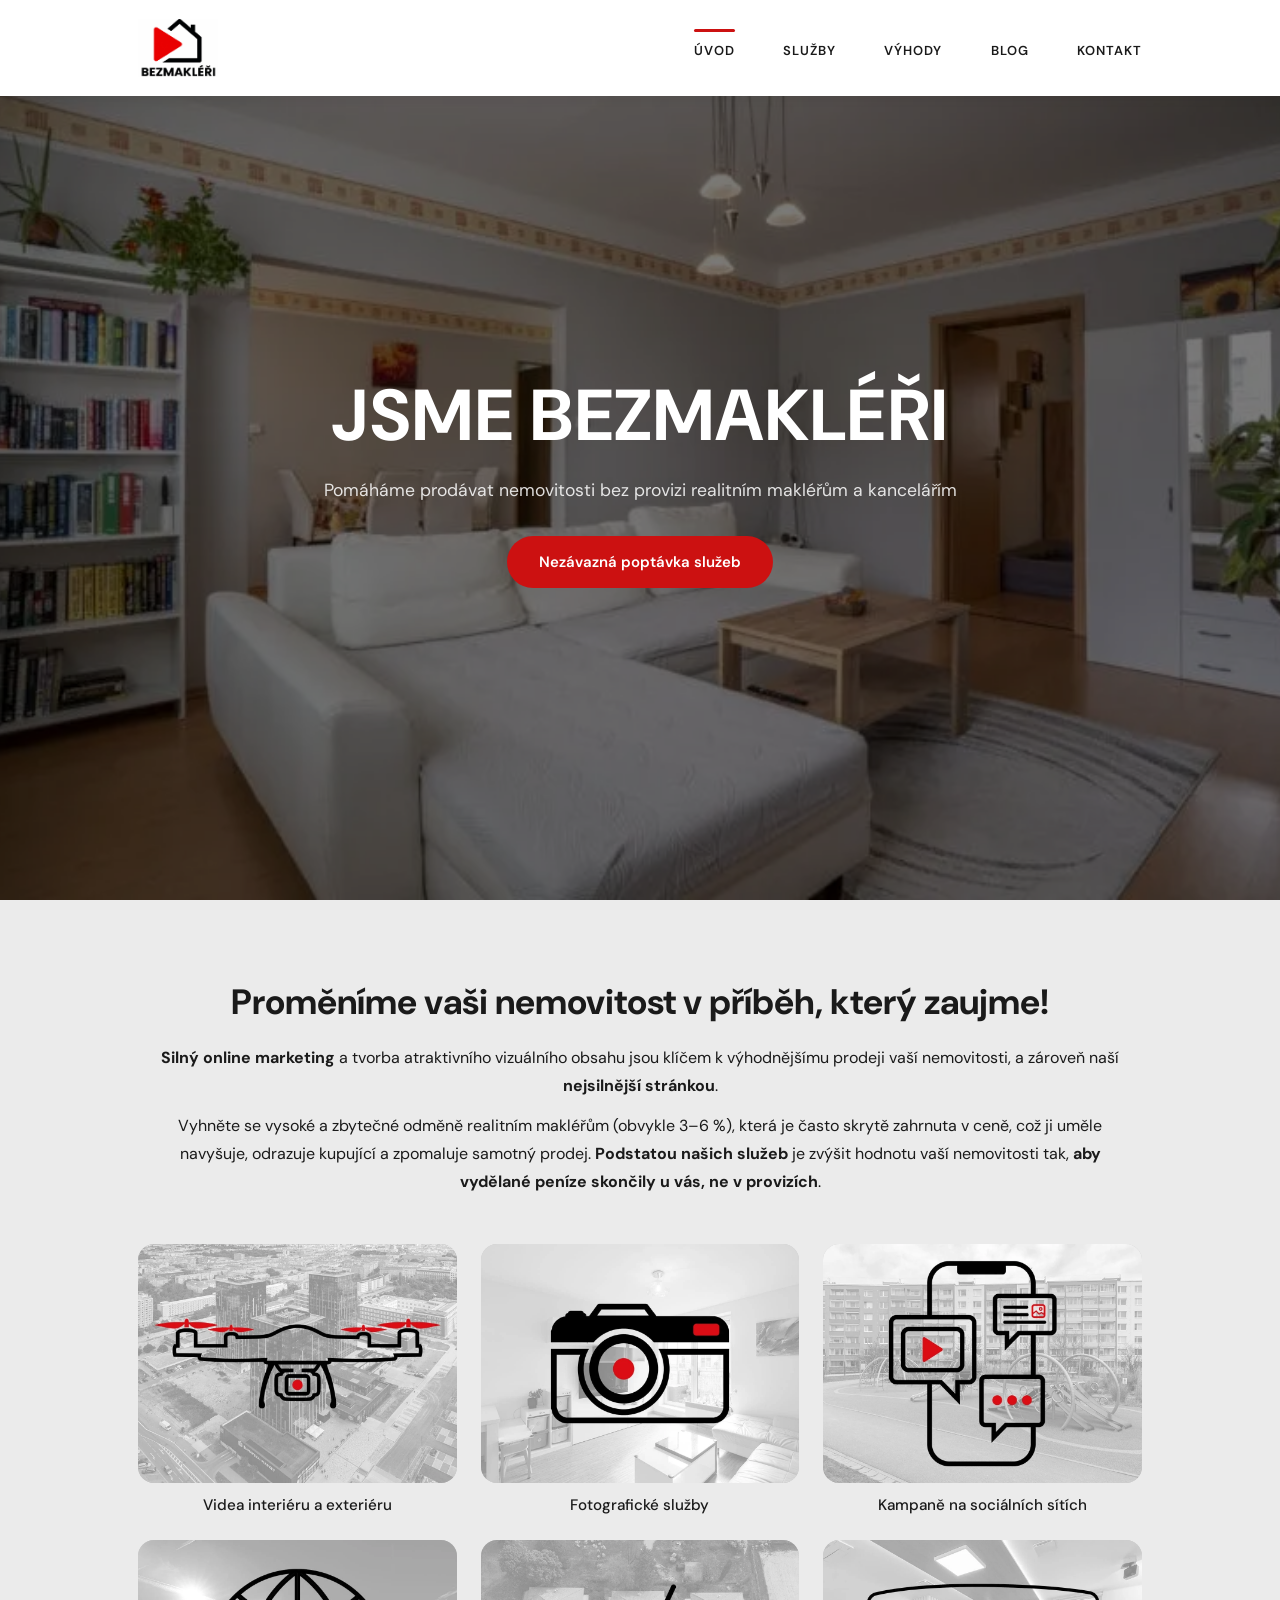
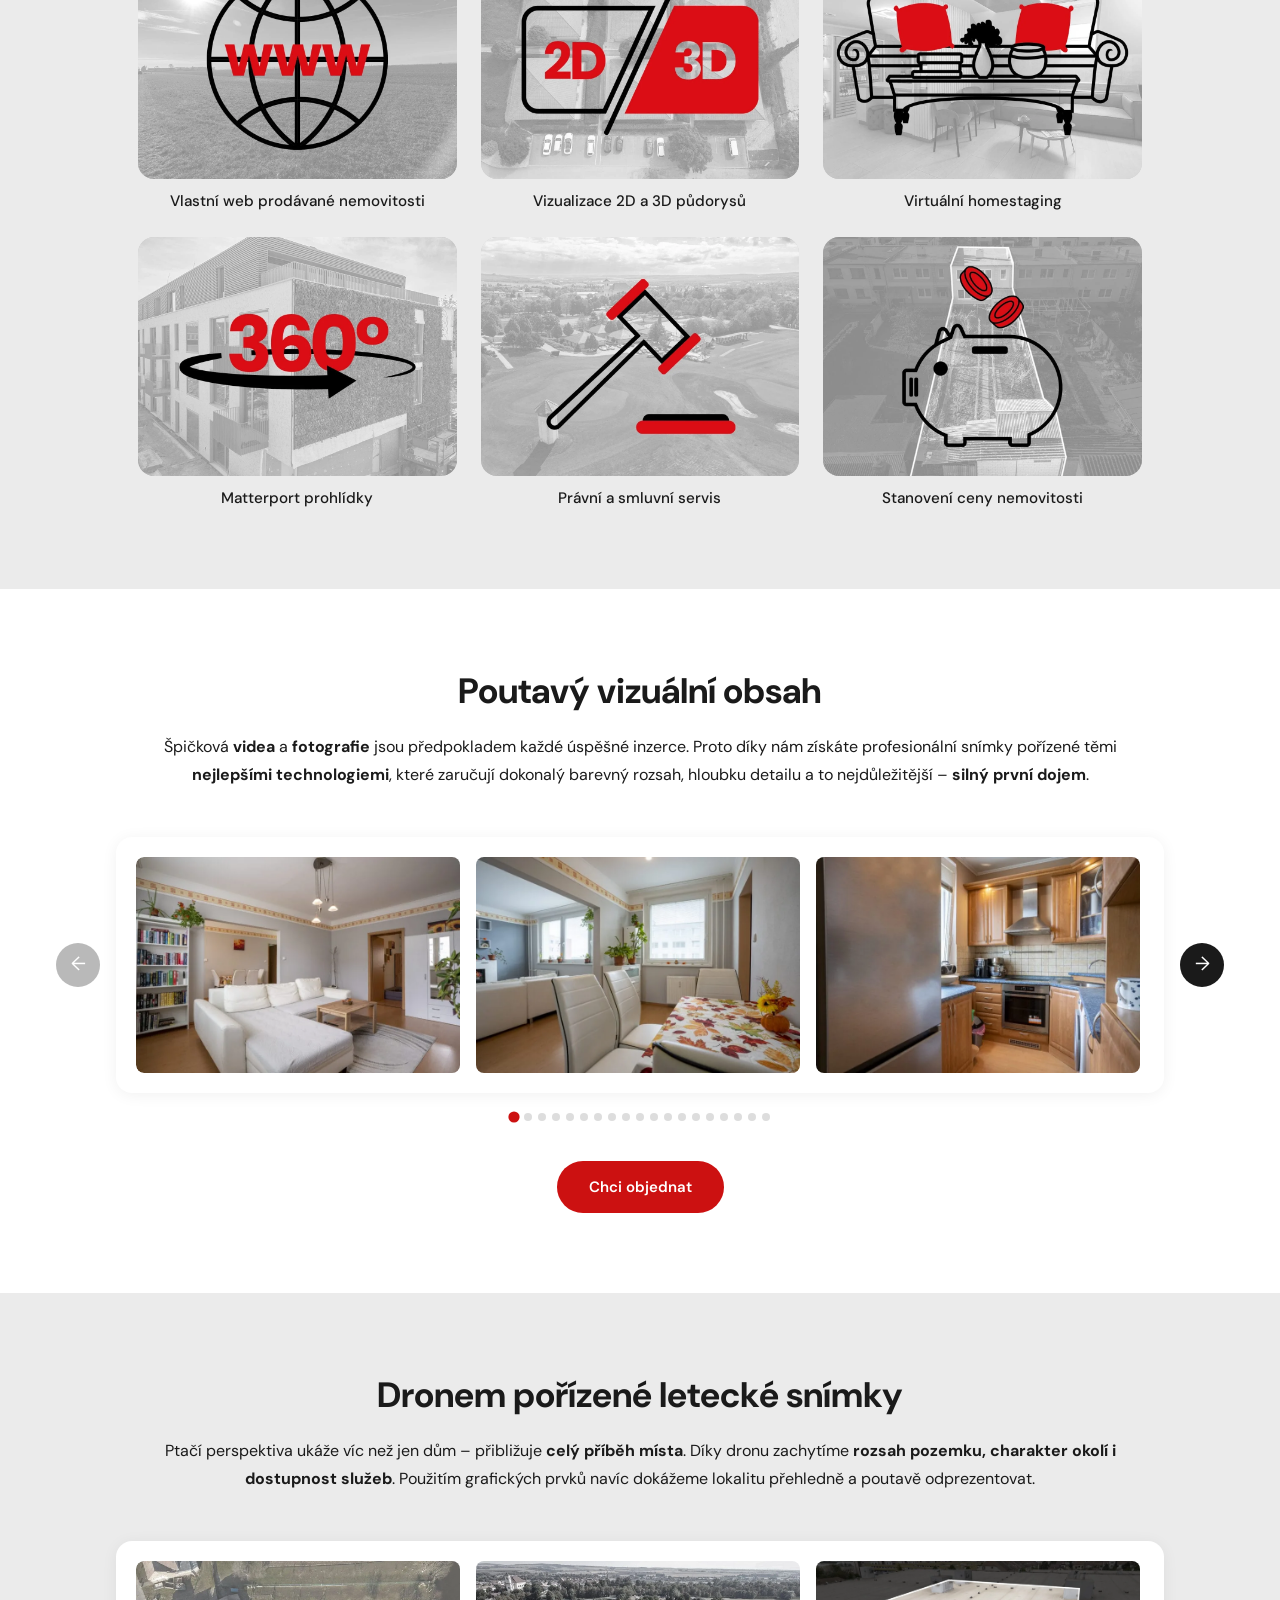
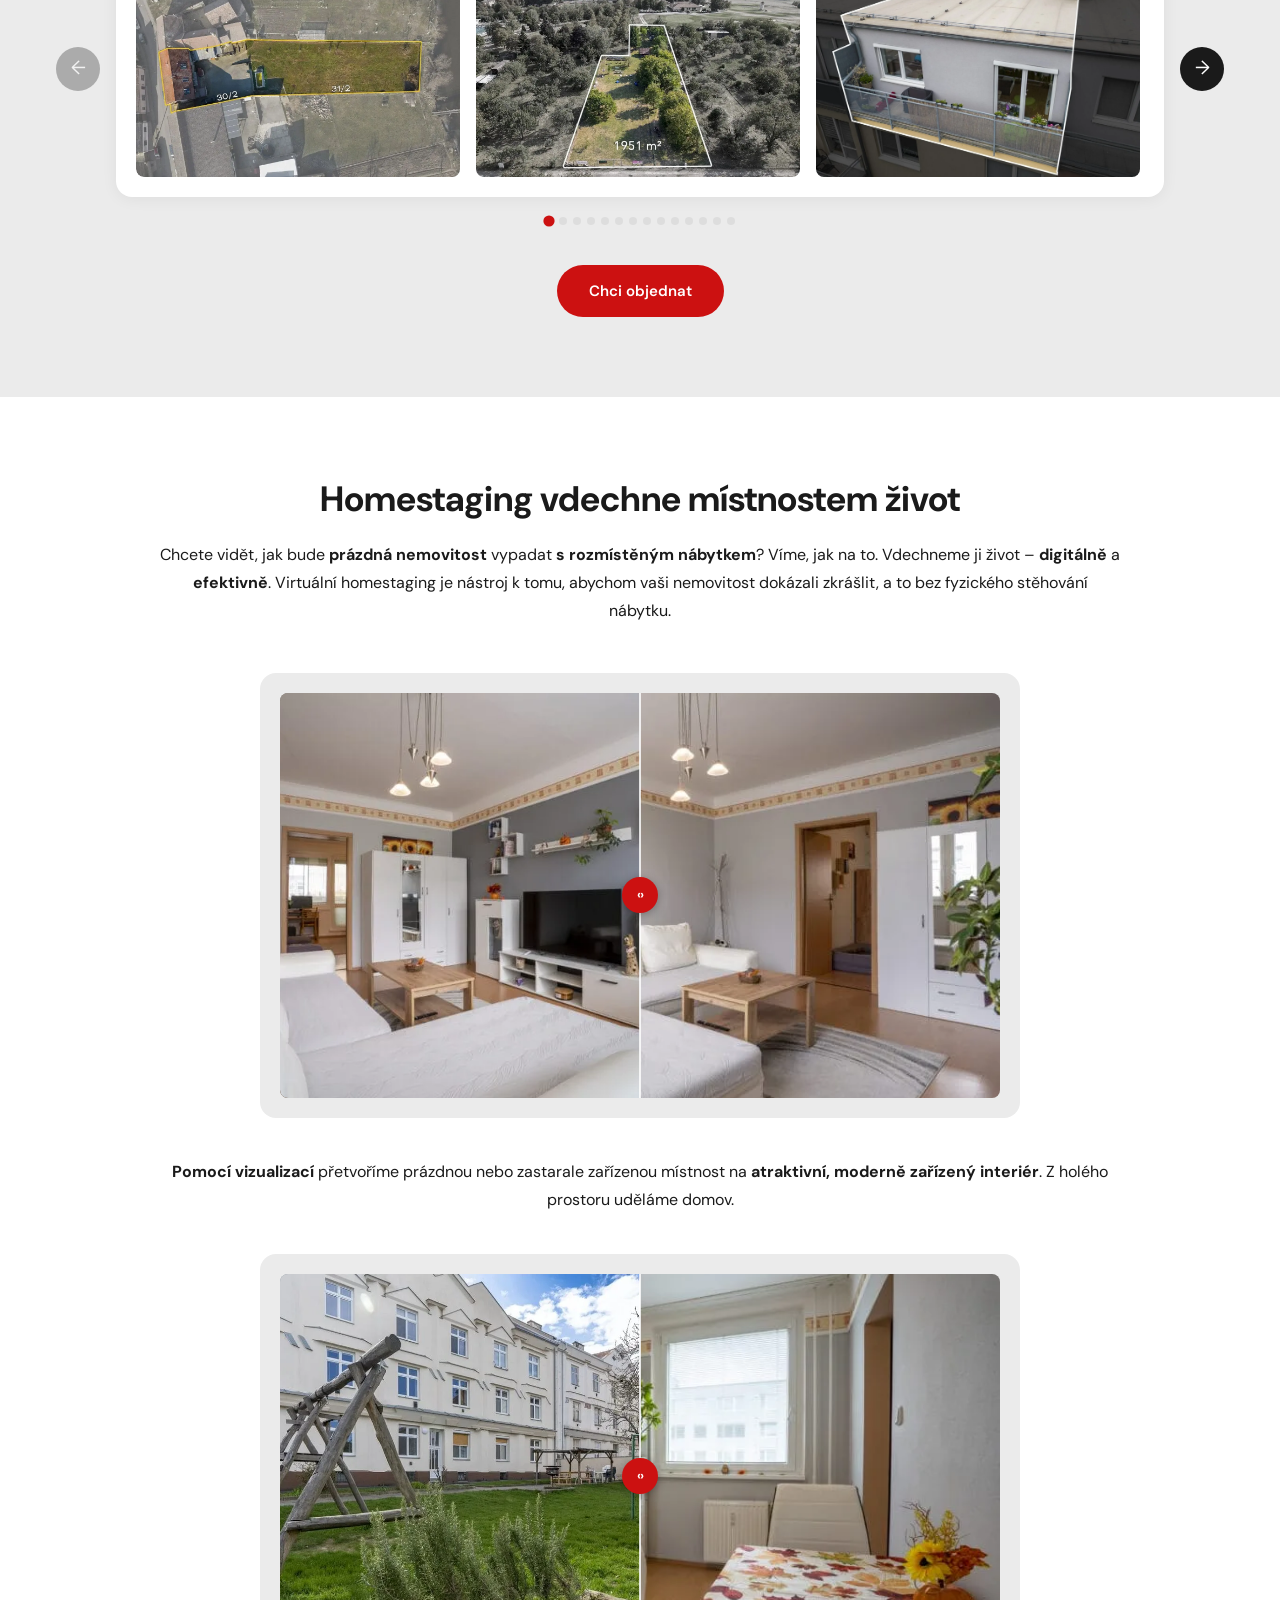
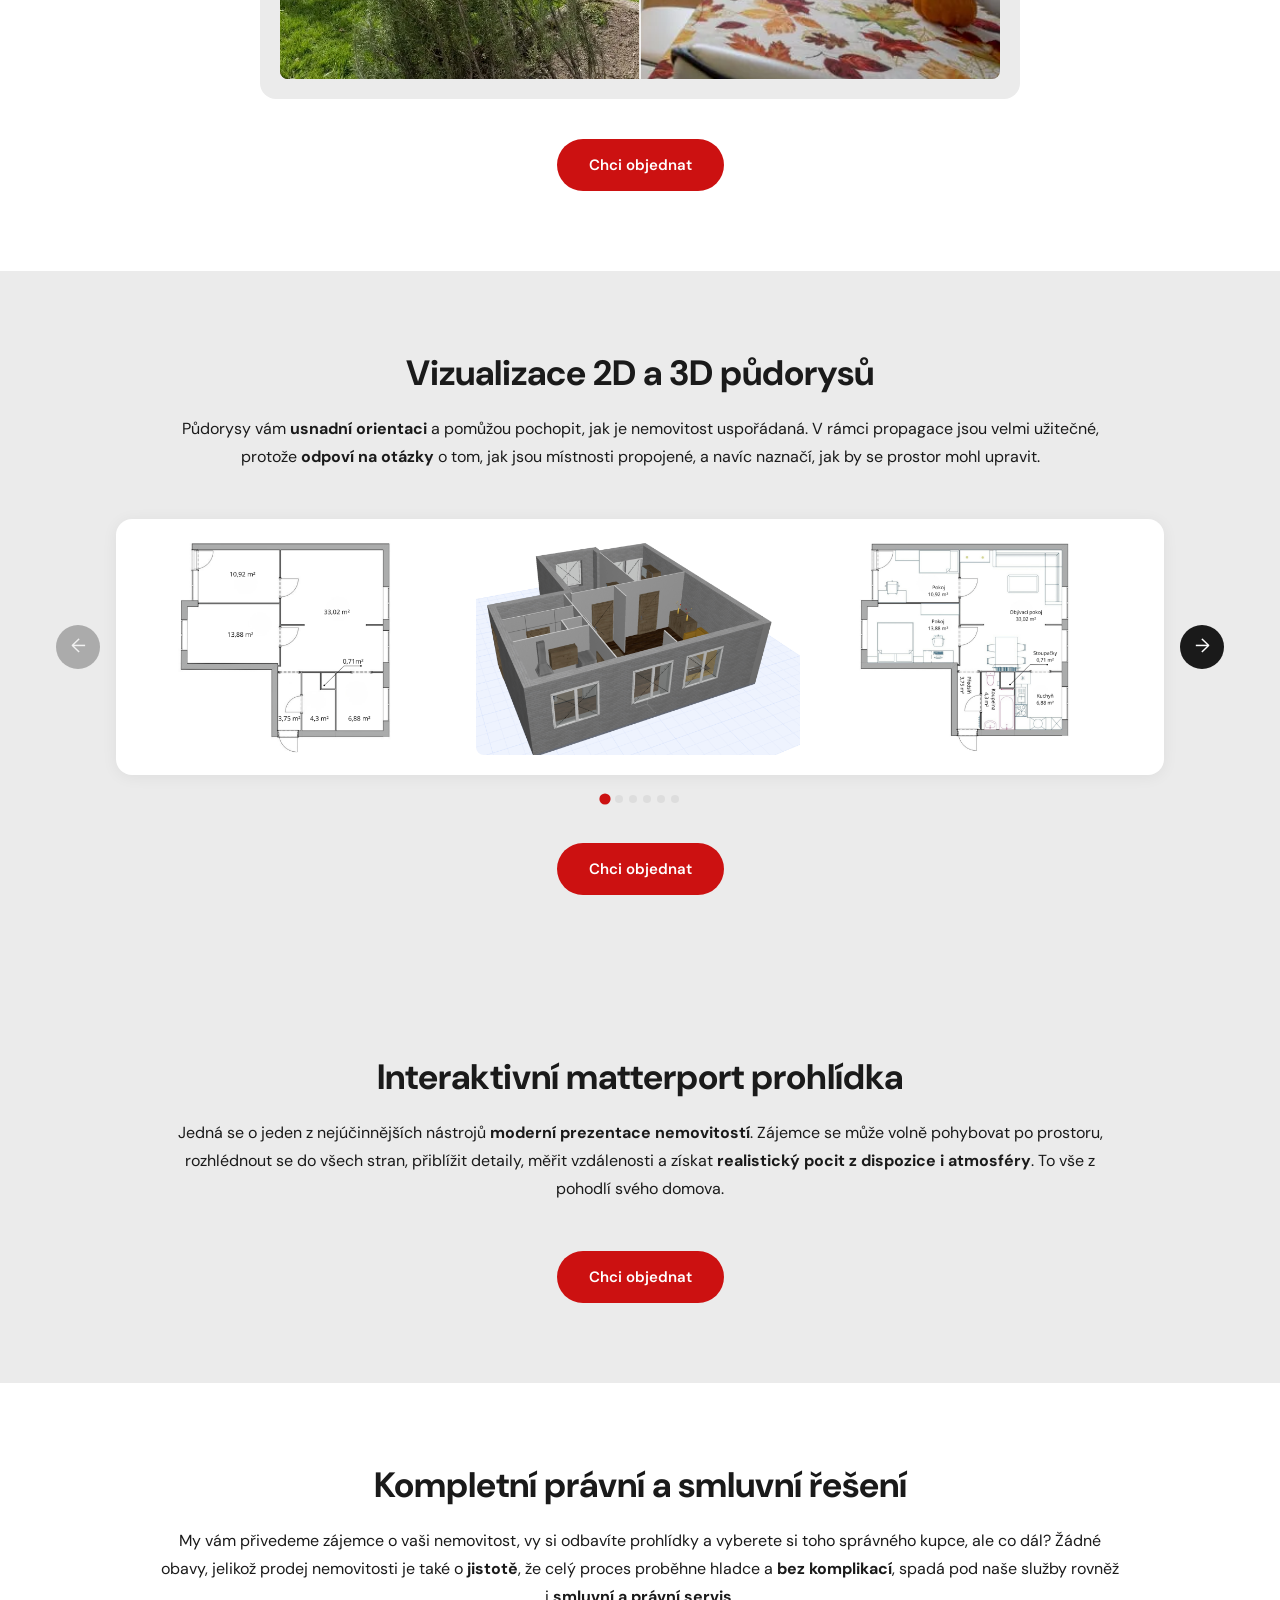
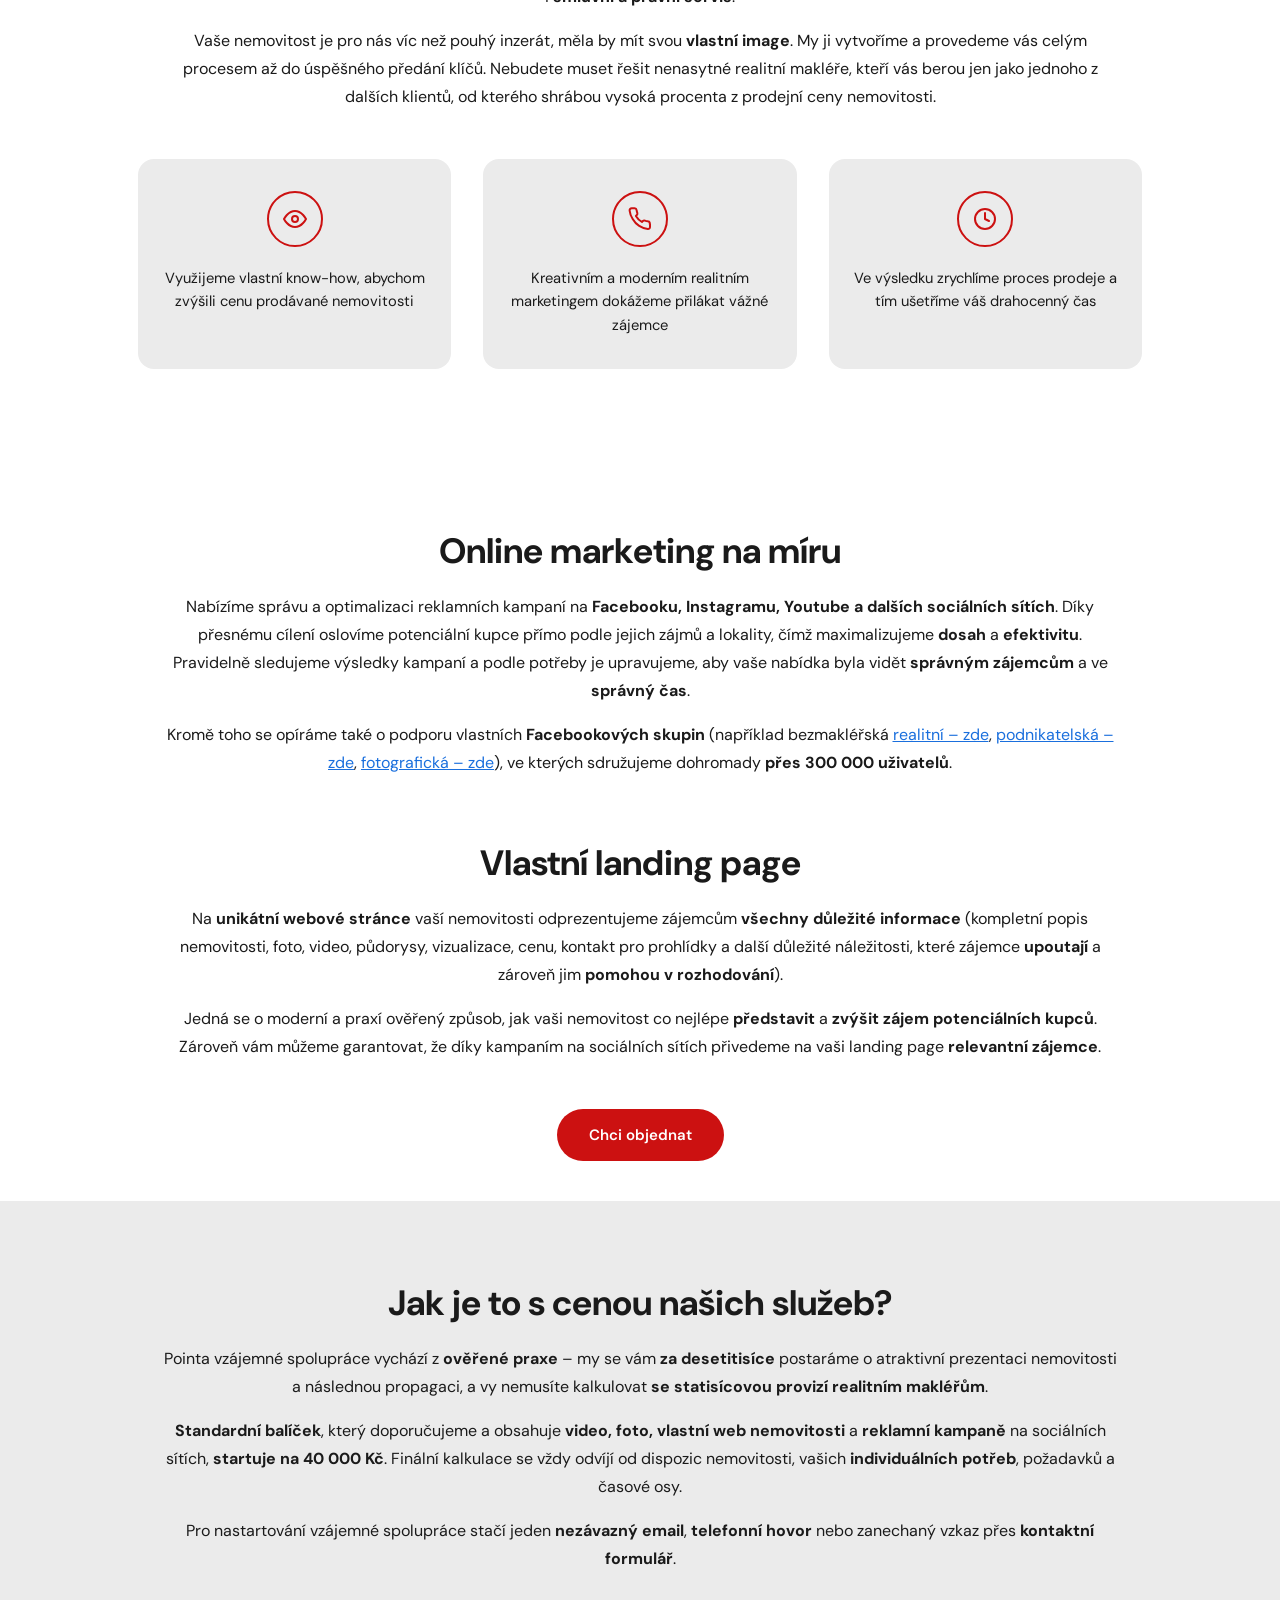
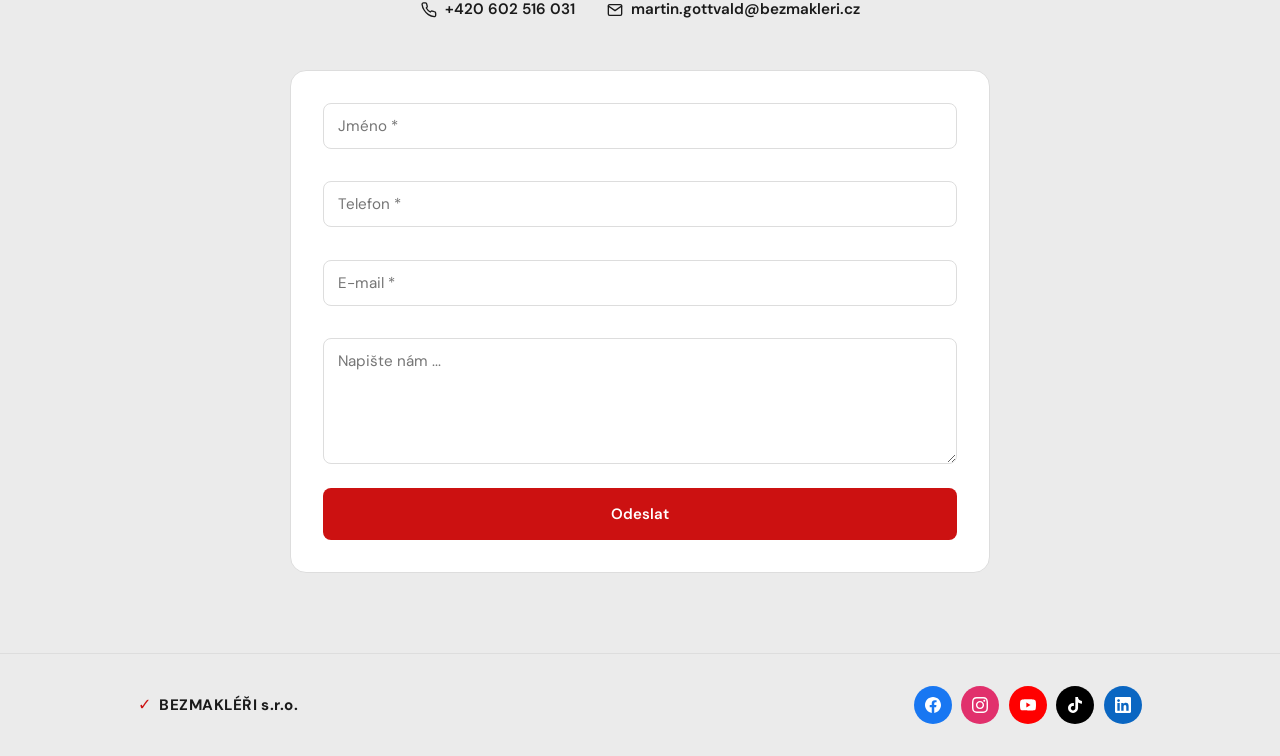
==== commit 0b14809c: "Remove Tesany property block from index.html Co-Authored-By: Claude Sonnet 4.6 <noreply@anthropic.co" ====
--- a/index.html
+++ b/index.html
@@ -232,29 +232,6 @@
   </section>
 
   <!-- NAŠE PRÁCE -->
-  <section class="nase-prace">
-    <div class="container">
-      <div class="section-header fade-in">
-        <h2>Takto může vypadat vaše nemovitost</h2>
-        <p>Podívejte se na konkrétní prezentace nemovitostí, díky kterým je majitelé prodali rychleji a hlavně za vyšší cenu – bez makléře.</p>
-      </div>
-      <div class="prace-grid fade-in">
-        <a href="tesany.html" class="prace-card">
-          <div class="prace-card-img" style="background-image: url('assets/tesany/Hero/Hero.jpeg')">
-            <div class="prace-card-overlay"></div>
-            <div class="prace-card-info">
-              <span class="prace-card-price">14 500 000 Kč</span>
-              <h3>Prodej domu 7+kk (165m²) se zahradou</h3>
-              <p>Těšany u Brna</p>
-            </div>
-          </div>
-          <div class="prace-card-footer">
-            <span>Zobrazit nemovitost →</span>
-          </div>
-        </a>
-      </div>
-    </div>
-  </section>
 
   <!-- CENA + KONTAKT -->
   <section id="kontakt" class="pricing-contact">
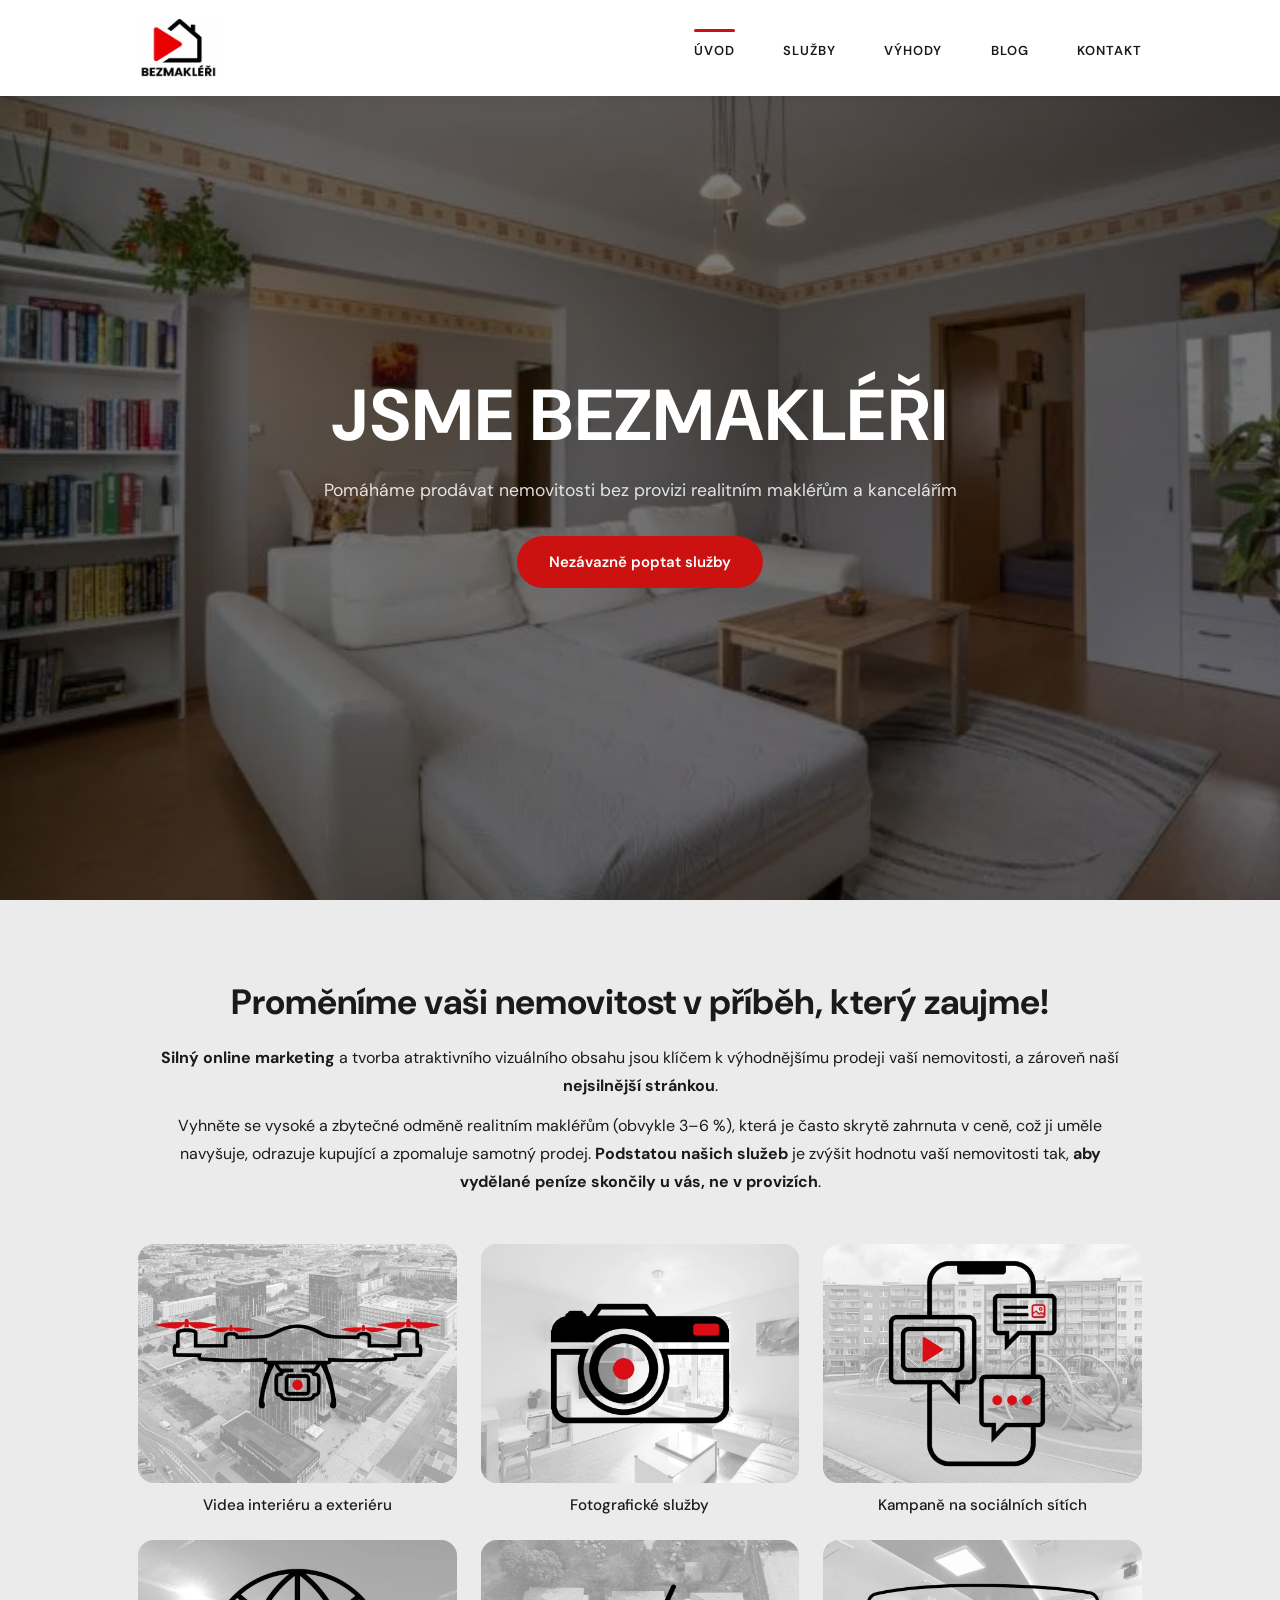
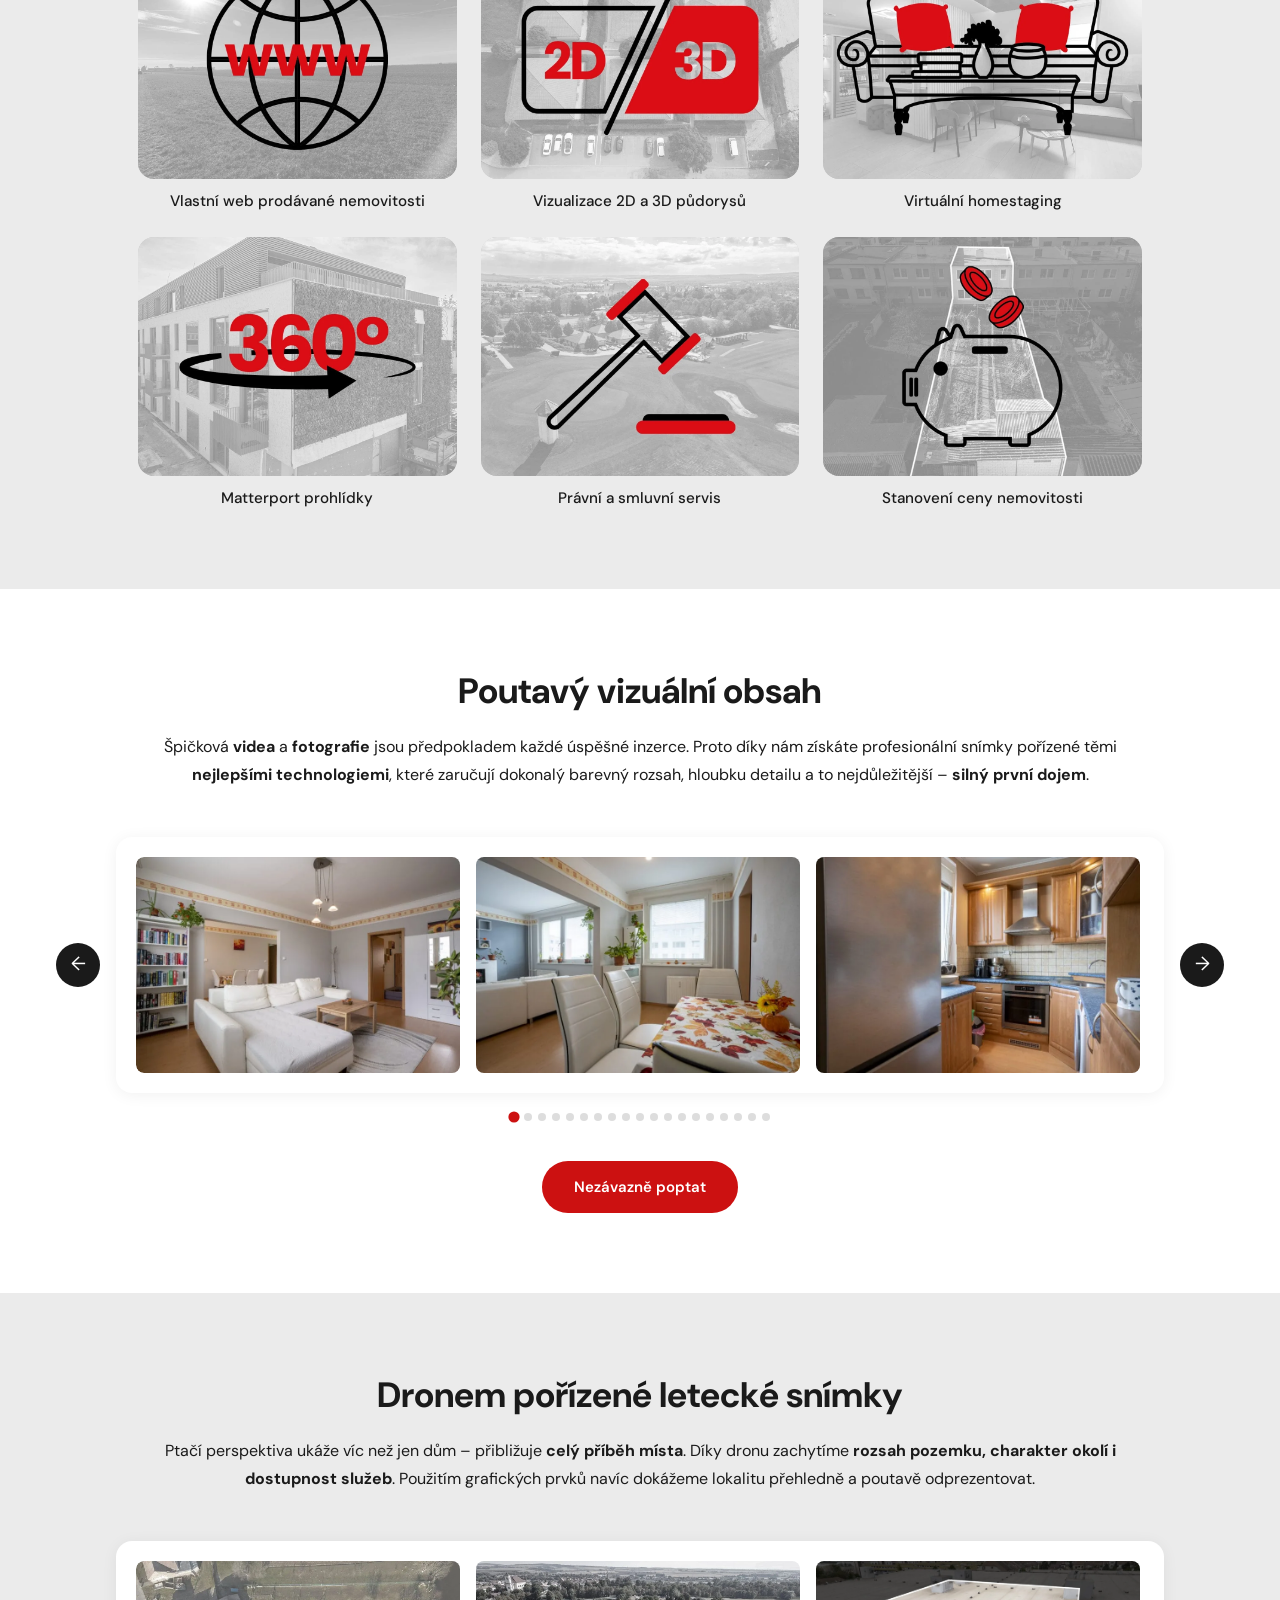
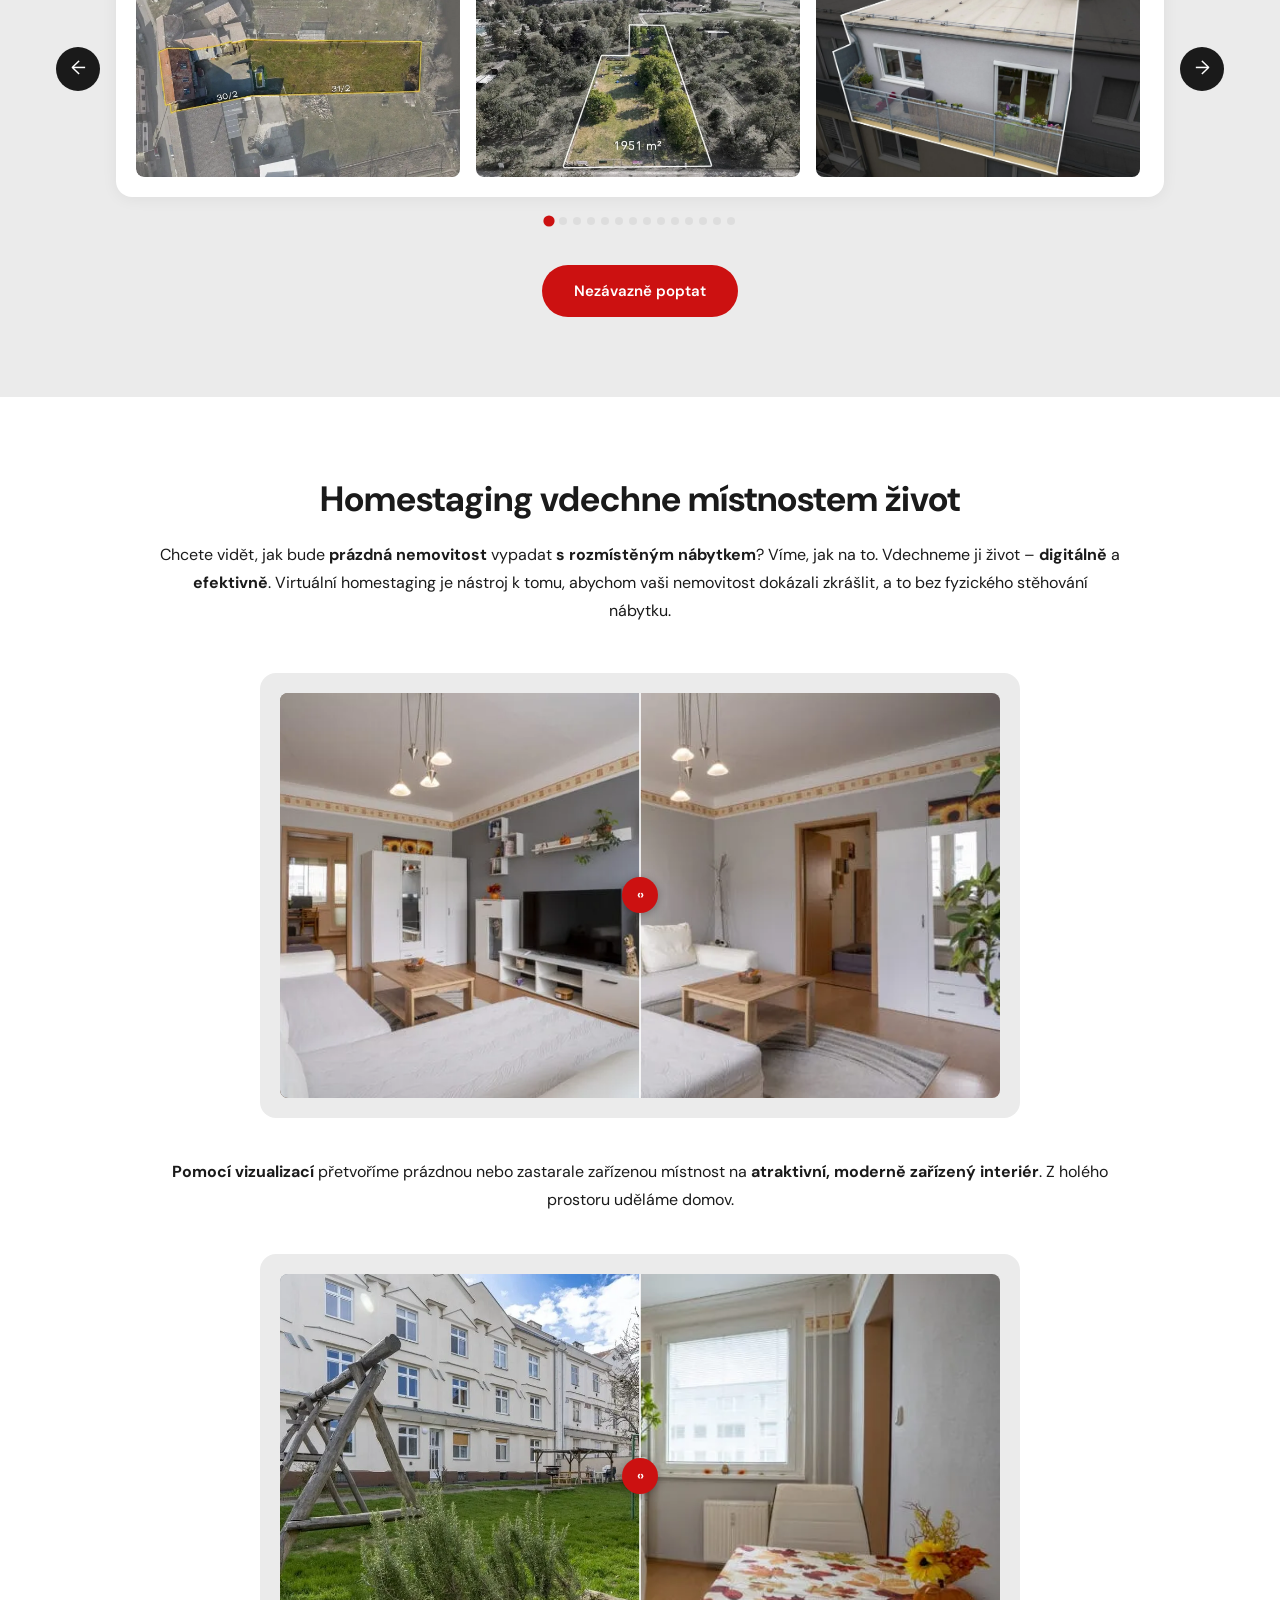
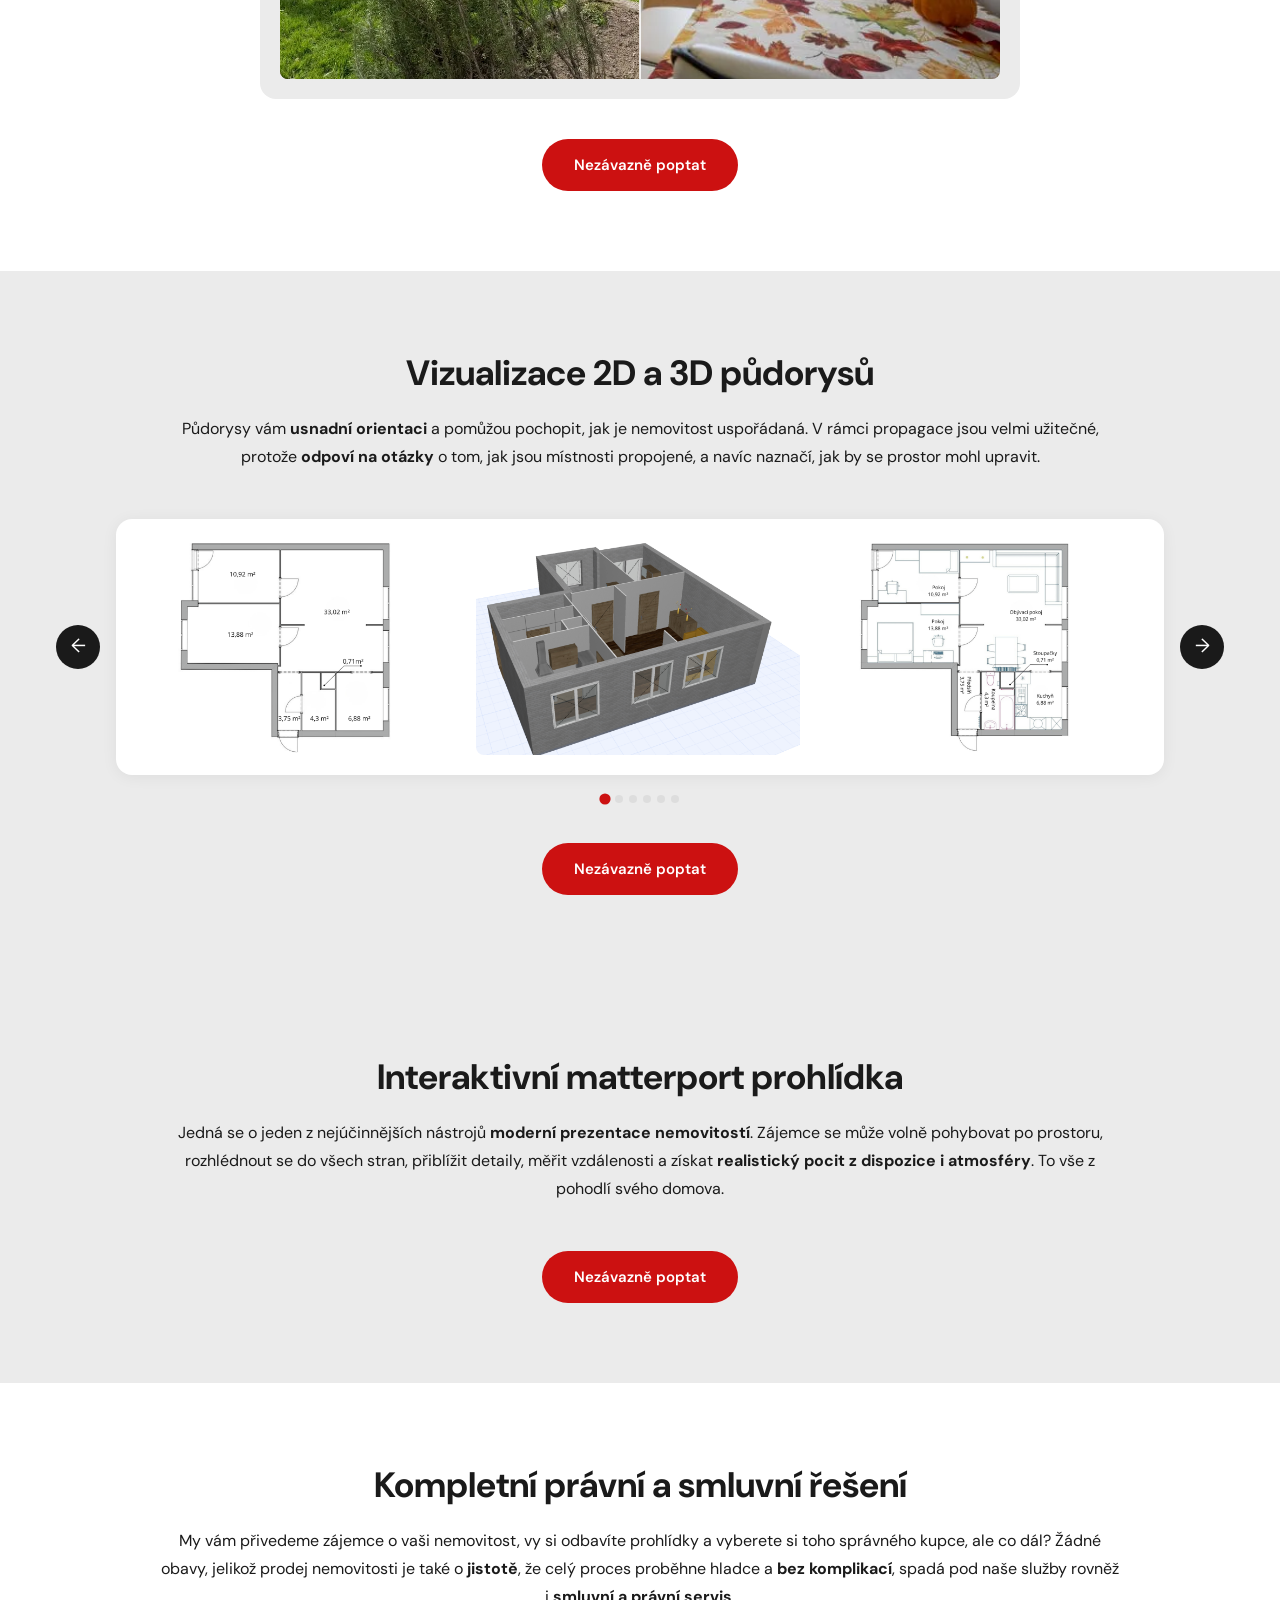
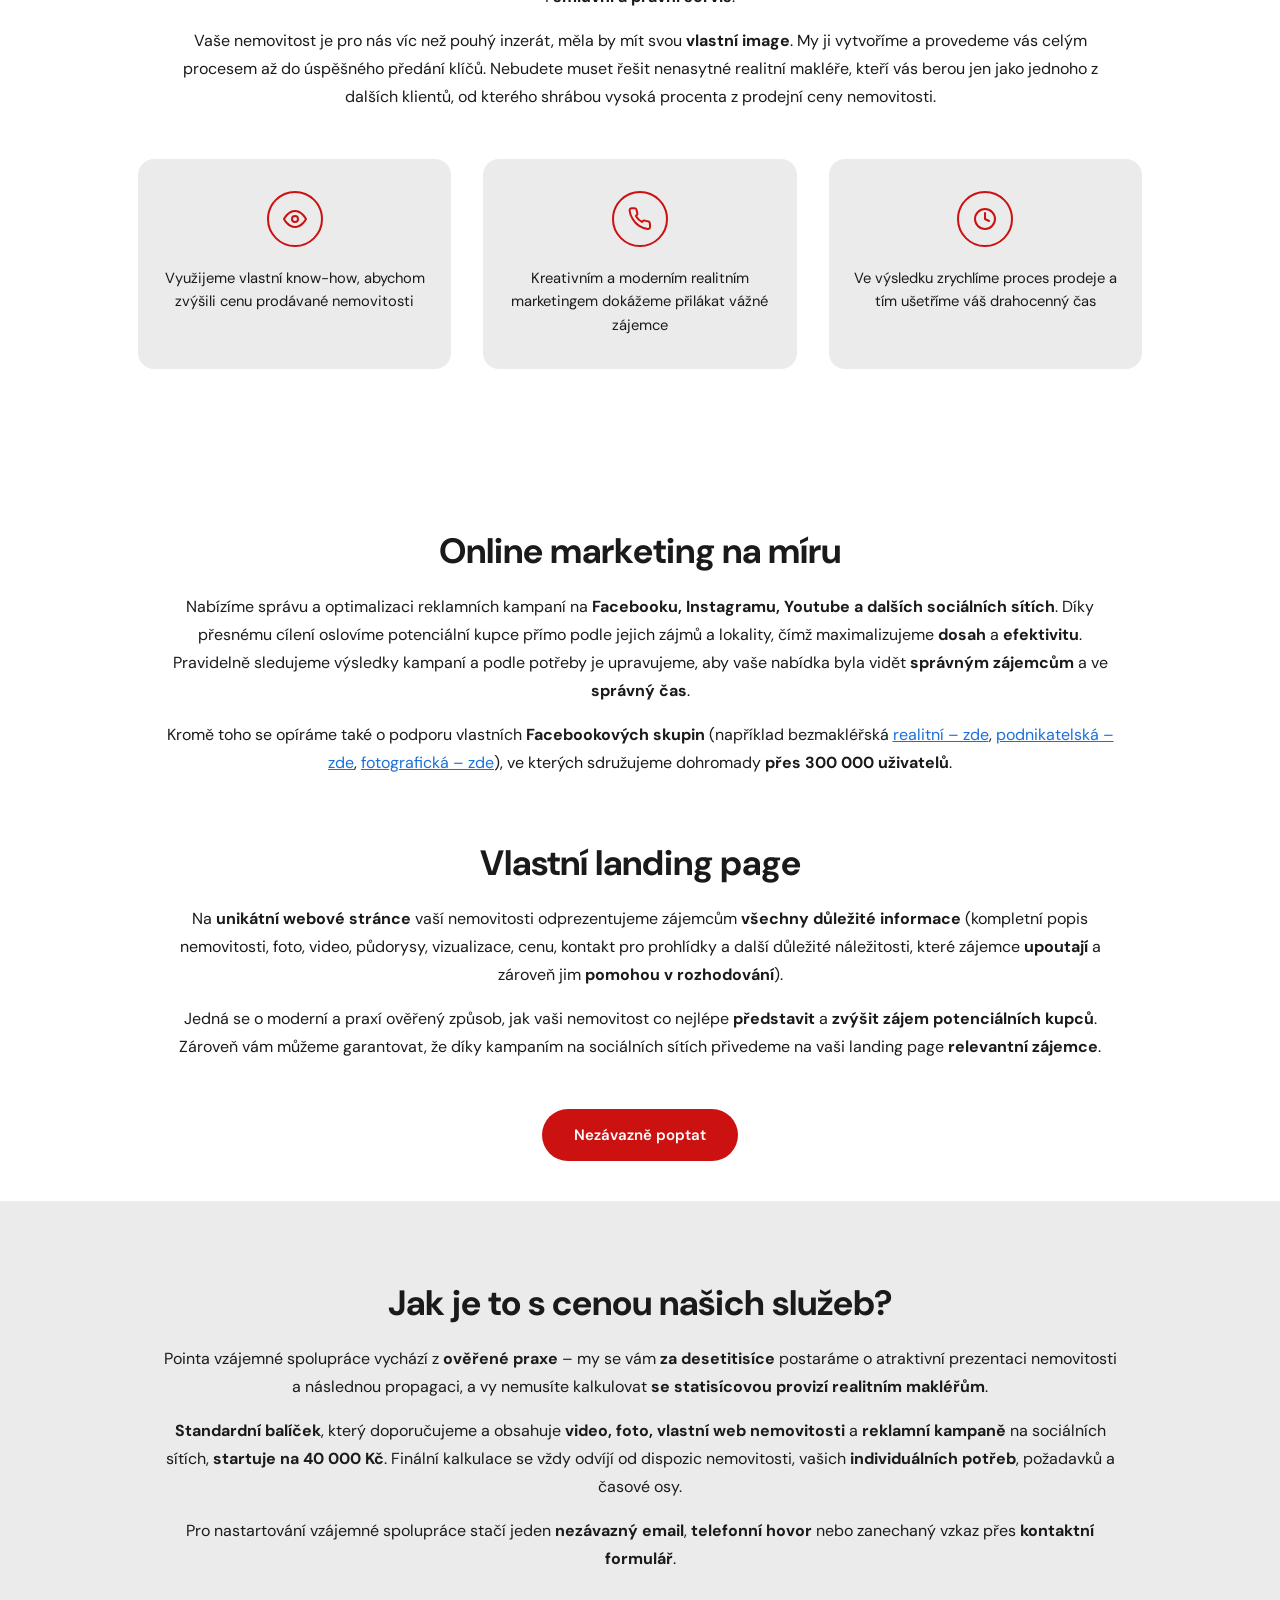
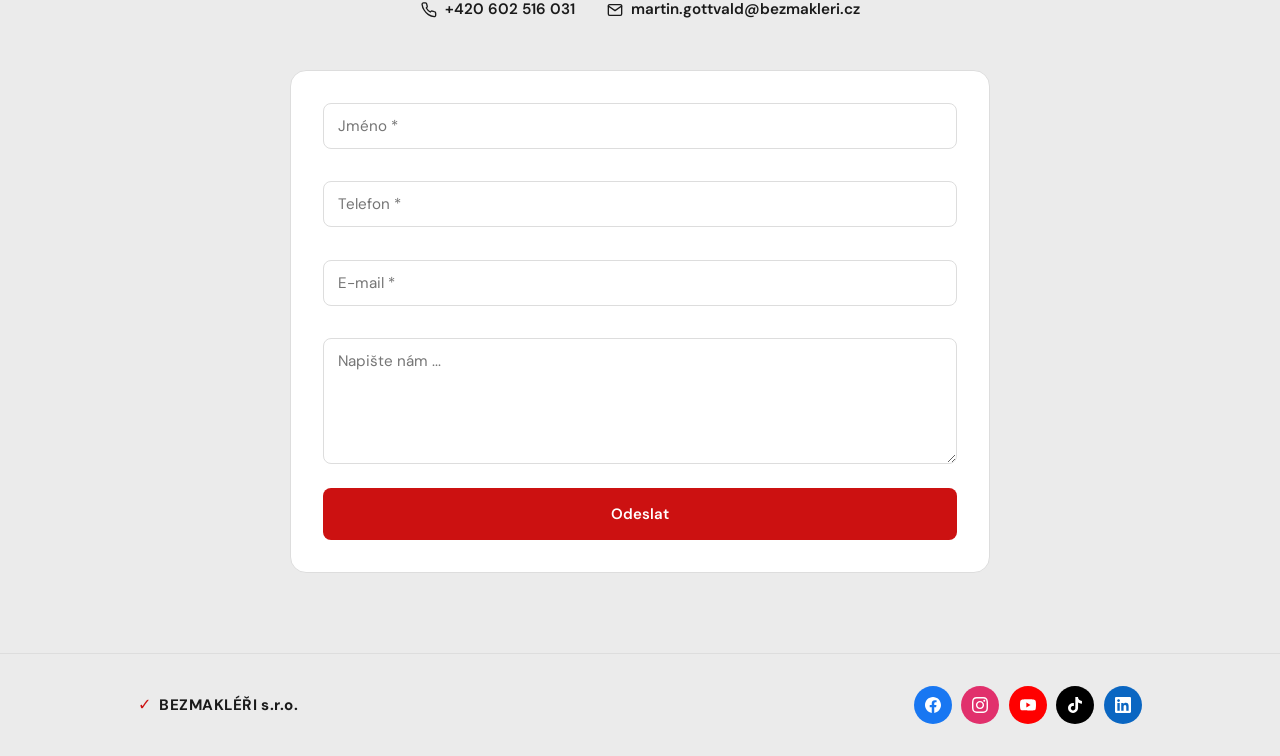
==== commit a54ca24c: "Unify CTA copy to 'Nezávazně poptat' Rename all 'Chci objednat' and 'Nezávazná poptávka' buttons acr" ====
--- a/index.html
+++ b/index.html
@@ -61,7 +61,7 @@
         <h1>JSME BEZMAKLÉŘI</h1>
         <p class="hero-subtitle">Pomáháme prodávat nemovitosti bez provizi realitním makléřům a kancelářím</p>
         <div class="hero-actions">
-          <a href="#kontakt" class="btn btn-red btn-pill">Nezávazná poptávka služeb</a>
+          <a href="#kontakt" class="btn btn-red btn-pill">Nezávazně poptat služby</a>
         </div>
       </div>
     </div>
@@ -97,7 +97,7 @@
       </div>
       <div class="slider-dots" id="gallery-dots"></div>
       <div class="section-cta fade-in">
-        <a href="#kontakt" class="btn btn-red btn-pill">Chci objednat</a>
+        <a href="#kontakt" class="btn btn-red btn-pill">Nezávazně poptat</a>
       </div>
     </div>
   </section>
@@ -120,7 +120,7 @@
       </div>
       <div class="slider-dots" id="drones-dots"></div>
       <div class="section-cta fade-in">
-        <a href="#kontakt" class="btn btn-red btn-pill">Chci objednat</a>
+        <a href="#kontakt" class="btn btn-red btn-pill">Nezávazně poptat</a>
       </div>
     </div>
   </section>
@@ -140,7 +140,7 @@
         <div class="before-after" id="homestaging-2"></div>
       </div>
       <div class="section-cta fade-in">
-        <a href="#kontakt" class="btn btn-red btn-pill">Chci objednat</a>
+        <a href="#kontakt" class="btn btn-red btn-pill">Nezávazně poptat</a>
       </div>
     </div>
   </section>
@@ -163,7 +163,7 @@
       </div>
       <div class="slider-dots" id="pudorysy-dots"></div>
       <div class="section-cta fade-in">
-        <a href="#kontakt" class="btn btn-red btn-pill">Chci objednat</a>
+        <a href="#kontakt" class="btn btn-red btn-pill">Nezávazně poptat</a>
       </div>
     </div>
   </section>
@@ -176,7 +176,7 @@
         <p>Jedná se o jeden z nejúčinnějších nástrojů <strong>moderní prezentace nemovitostí</strong>. Zájemce se může volně pohybovat po prostoru, rozhlédnout se do všech stran, přiblížit detaily, měřit vzdálenosti a získat <strong>realistický pocit z dispozice i atmosféry</strong>. To vše z pohodlí svého domova.</p>
       </div>
       <div class="section-cta fade-in">
-        <a href="#kontakt" class="btn btn-red btn-pill">Chci objednat</a>
+        <a href="#kontakt" class="btn btn-red btn-pill">Nezávazně poptat</a>
       </div>
     </div>
   </section>
@@ -226,7 +226,7 @@
         <p>Jedná se o moderní a praxí ověřený způsob, jak vaši nemovitost co nejlépe <strong>představit</strong> a <strong>zvýšit zájem potenciálních kupců</strong>. Zároveň vám můžeme garantovat, že díky kampaním na sociálních sítích přivedeme na vaši landing page <strong>relevantní zájemce</strong>.</p>
       </div>
       <div class="section-cta fade-in">
-        <a href="#kontakt" class="btn btn-red btn-pill">Chci objednat</a>
+        <a href="#kontakt" class="btn btn-red btn-pill">Nezávazně poptat</a>
       </div>
     </div>
   </section>
--- a/style.css
+++ b/style.css
@@ -16,7 +16,7 @@
 }
 
 *, *::before, *::after { box-sizing: border-box; margin: 0; padding: 0; }
-html { scroll-behavior: smooth; }
+html { scroll-behavior: smooth; scroll-padding-top: var(--navbar-h); }
 body { font-family: var(--font-sans); color: var(--color-text); background: var(--color-bg); line-height: 1.6; -webkit-font-smoothing: antialiased; }
 img { max-width: 100%; height: auto; display: block; }
 a { color: inherit; text-decoration: none; }
@@ -34,6 +34,8 @@
 .btn-red { background: var(--color-red); color: #fff; }
 .btn-red:hover { background: var(--color-red-dark); transform: translateY(-1px); }
 .btn-pill { border-radius: 100px; }
+.btn-gold { background: var(--color-gold); color: var(--color-bg-dark); }
+.btn-gold:hover { background: #b8924f; transform: translateY(-1px); }
 .btn-full { width: 100%; border-radius: var(--radius); }
 
 .text-link { color: #1a6fdd; text-decoration: underline; }
@@ -444,7 +446,8 @@
 }
 
 @media (max-width: 480px) {
-  .services-grid { grid-template-columns: 1fr; }
+  .services-grid { grid-template-columns: repeat(3, 1fr); gap: 0.6rem; }
+  .service-item h3 { font-size: 0.78rem; margin-top: 0.5rem; }
   .slider-track { grid-auto-columns: 100%; }
   .hero-actions { flex-direction: column; align-items: center; }
   .hero-actions .btn { width: 100%; max-width: 320px; }
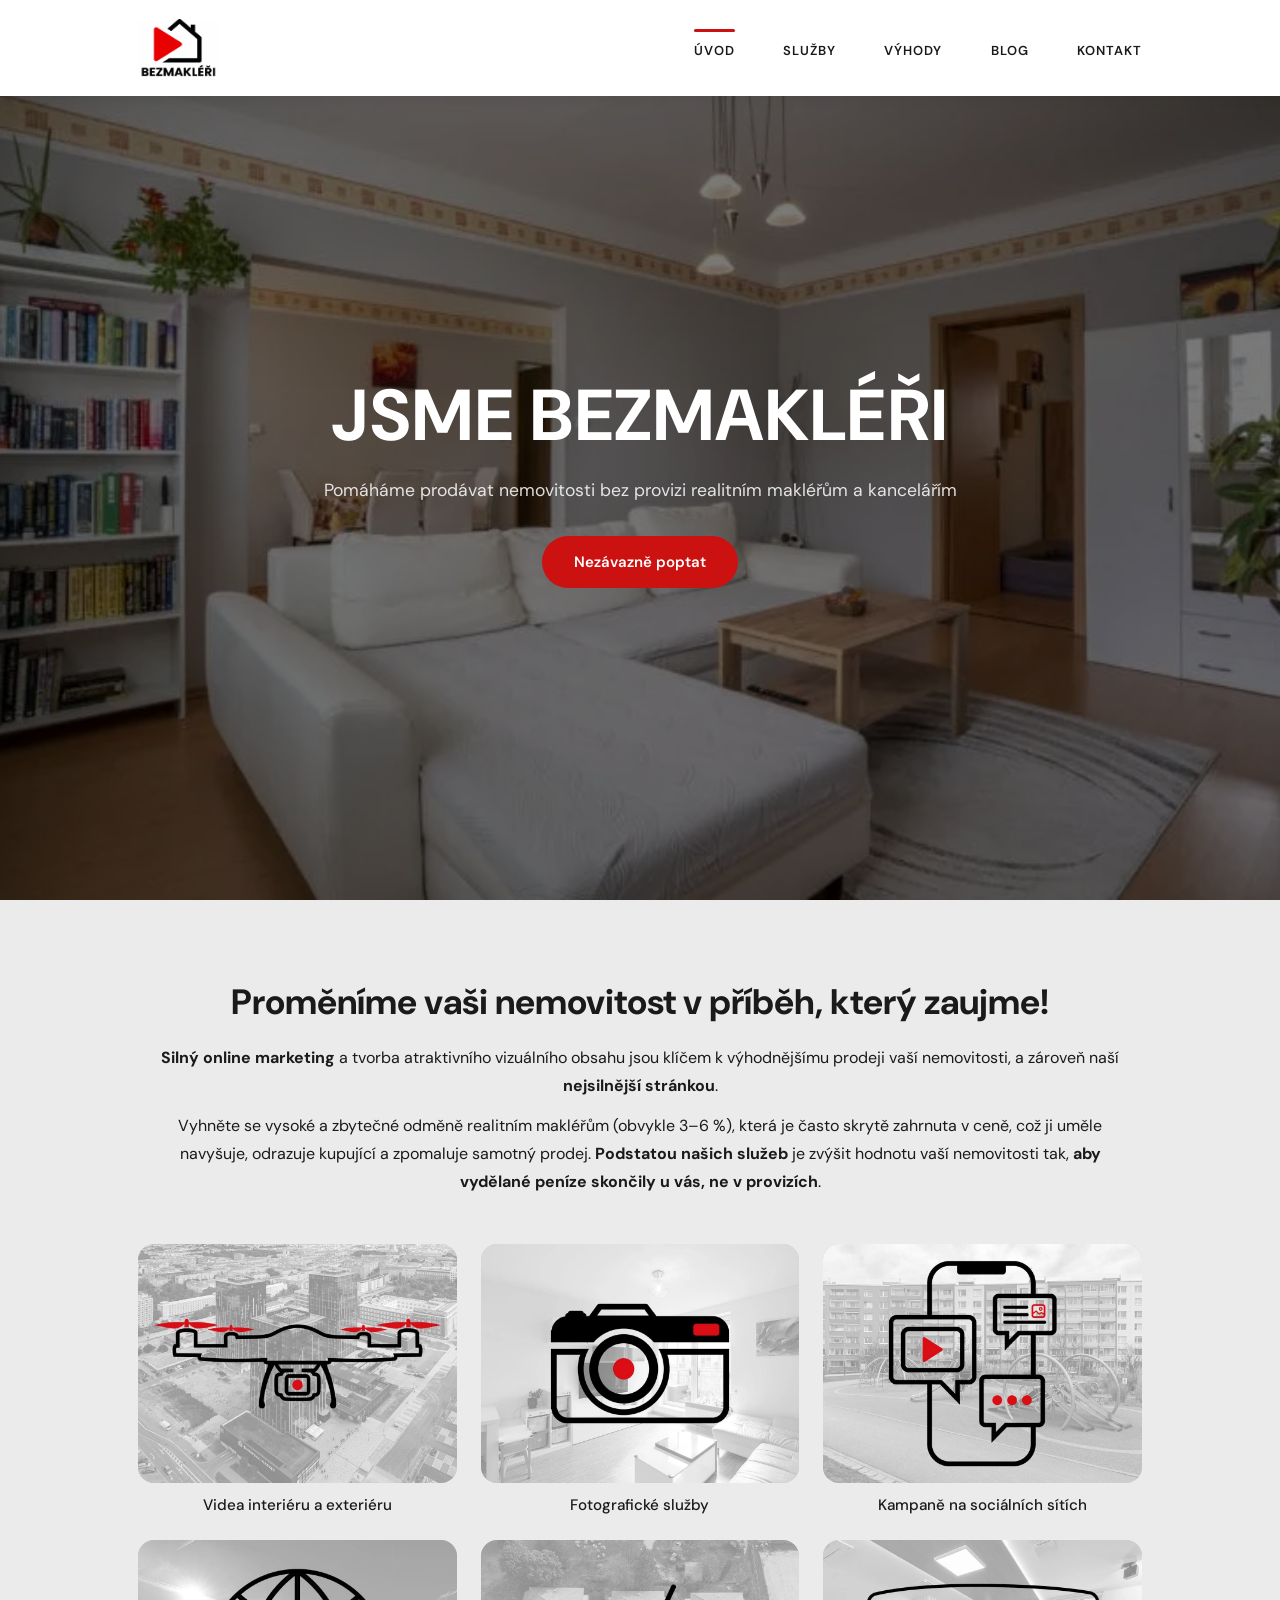
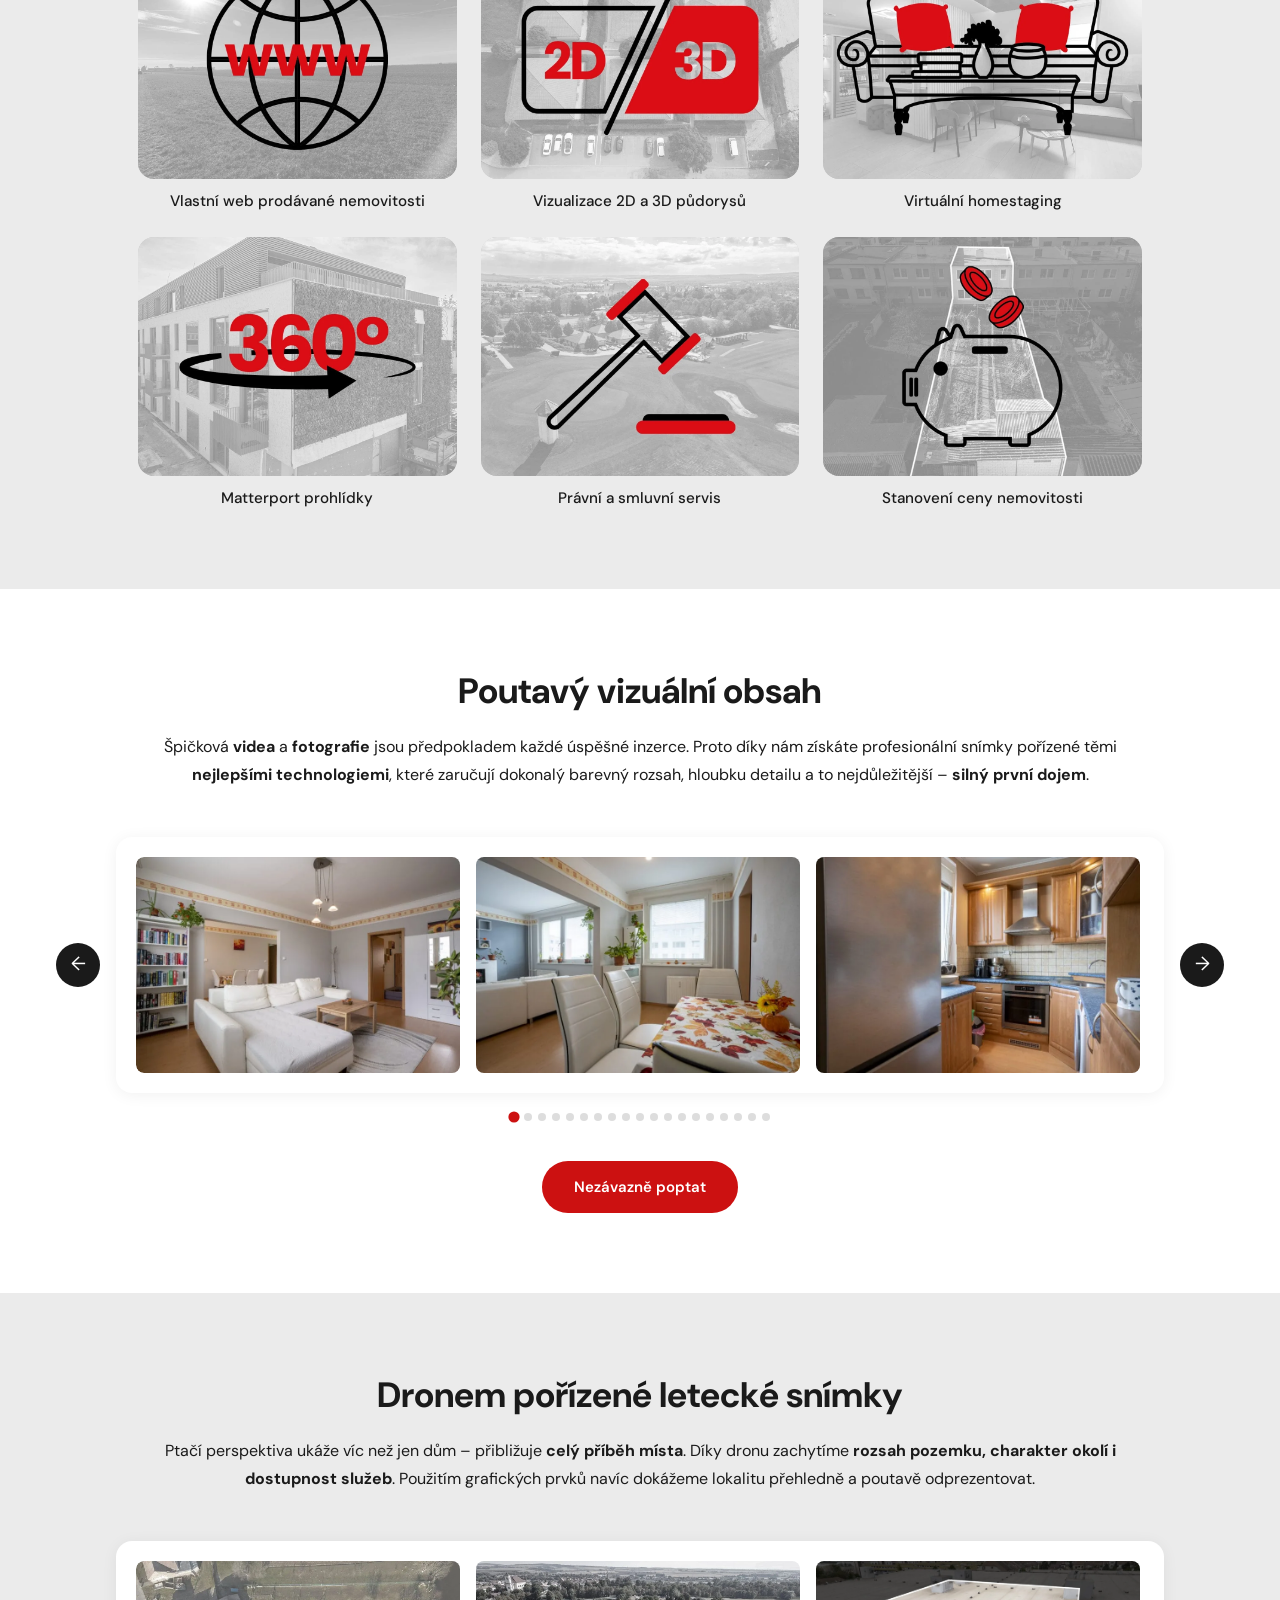
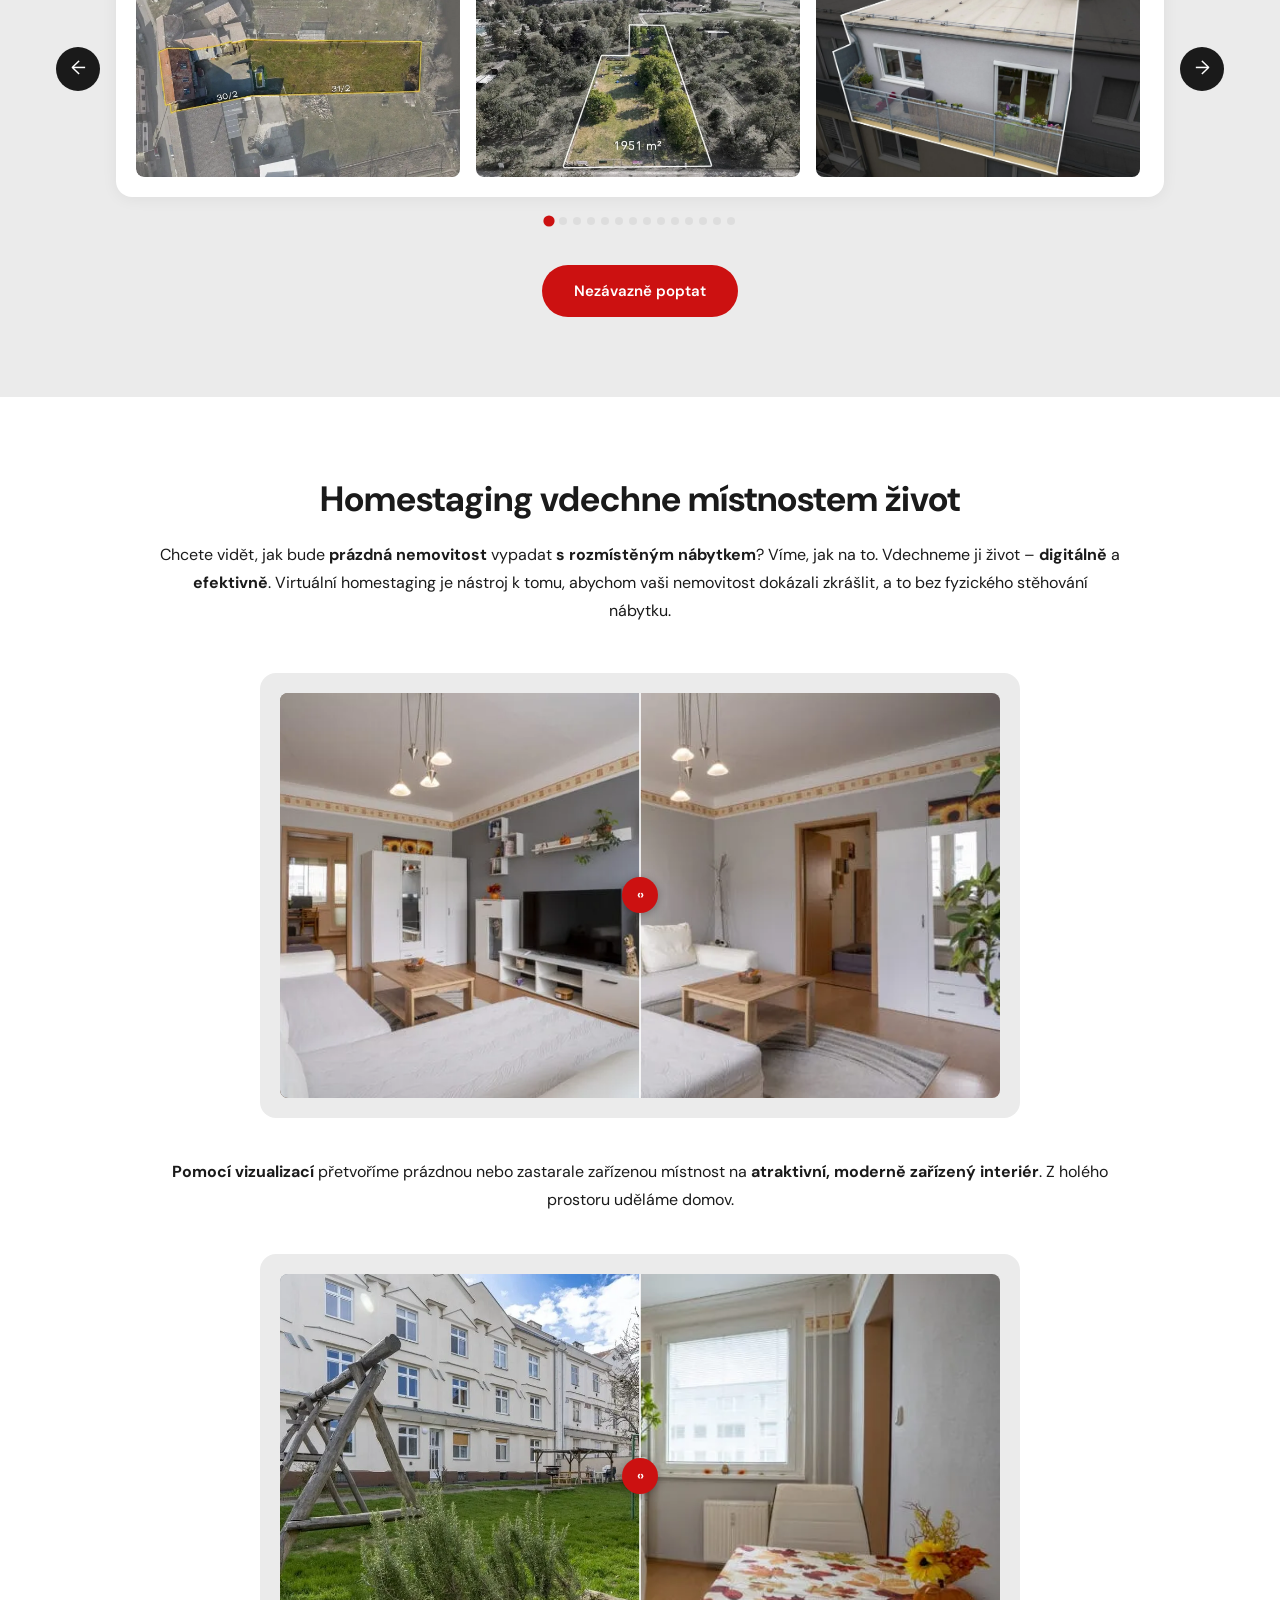
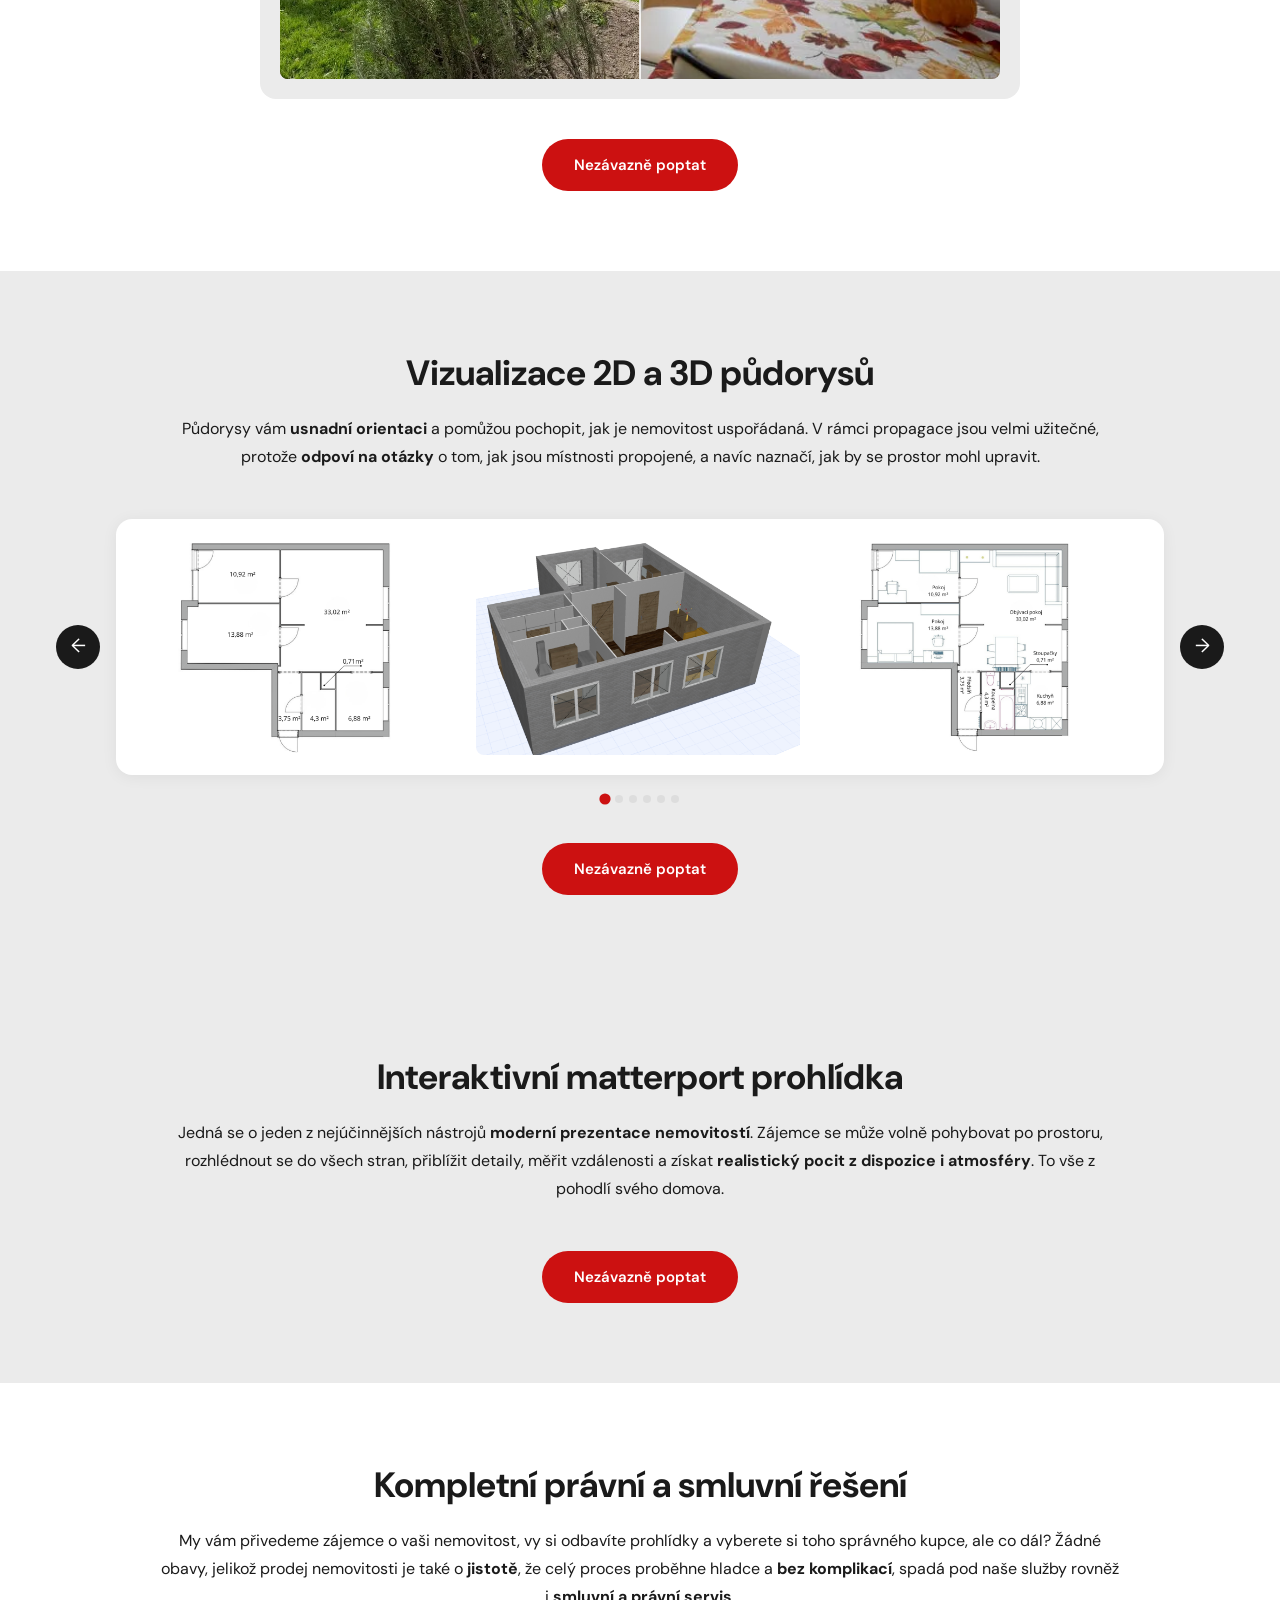
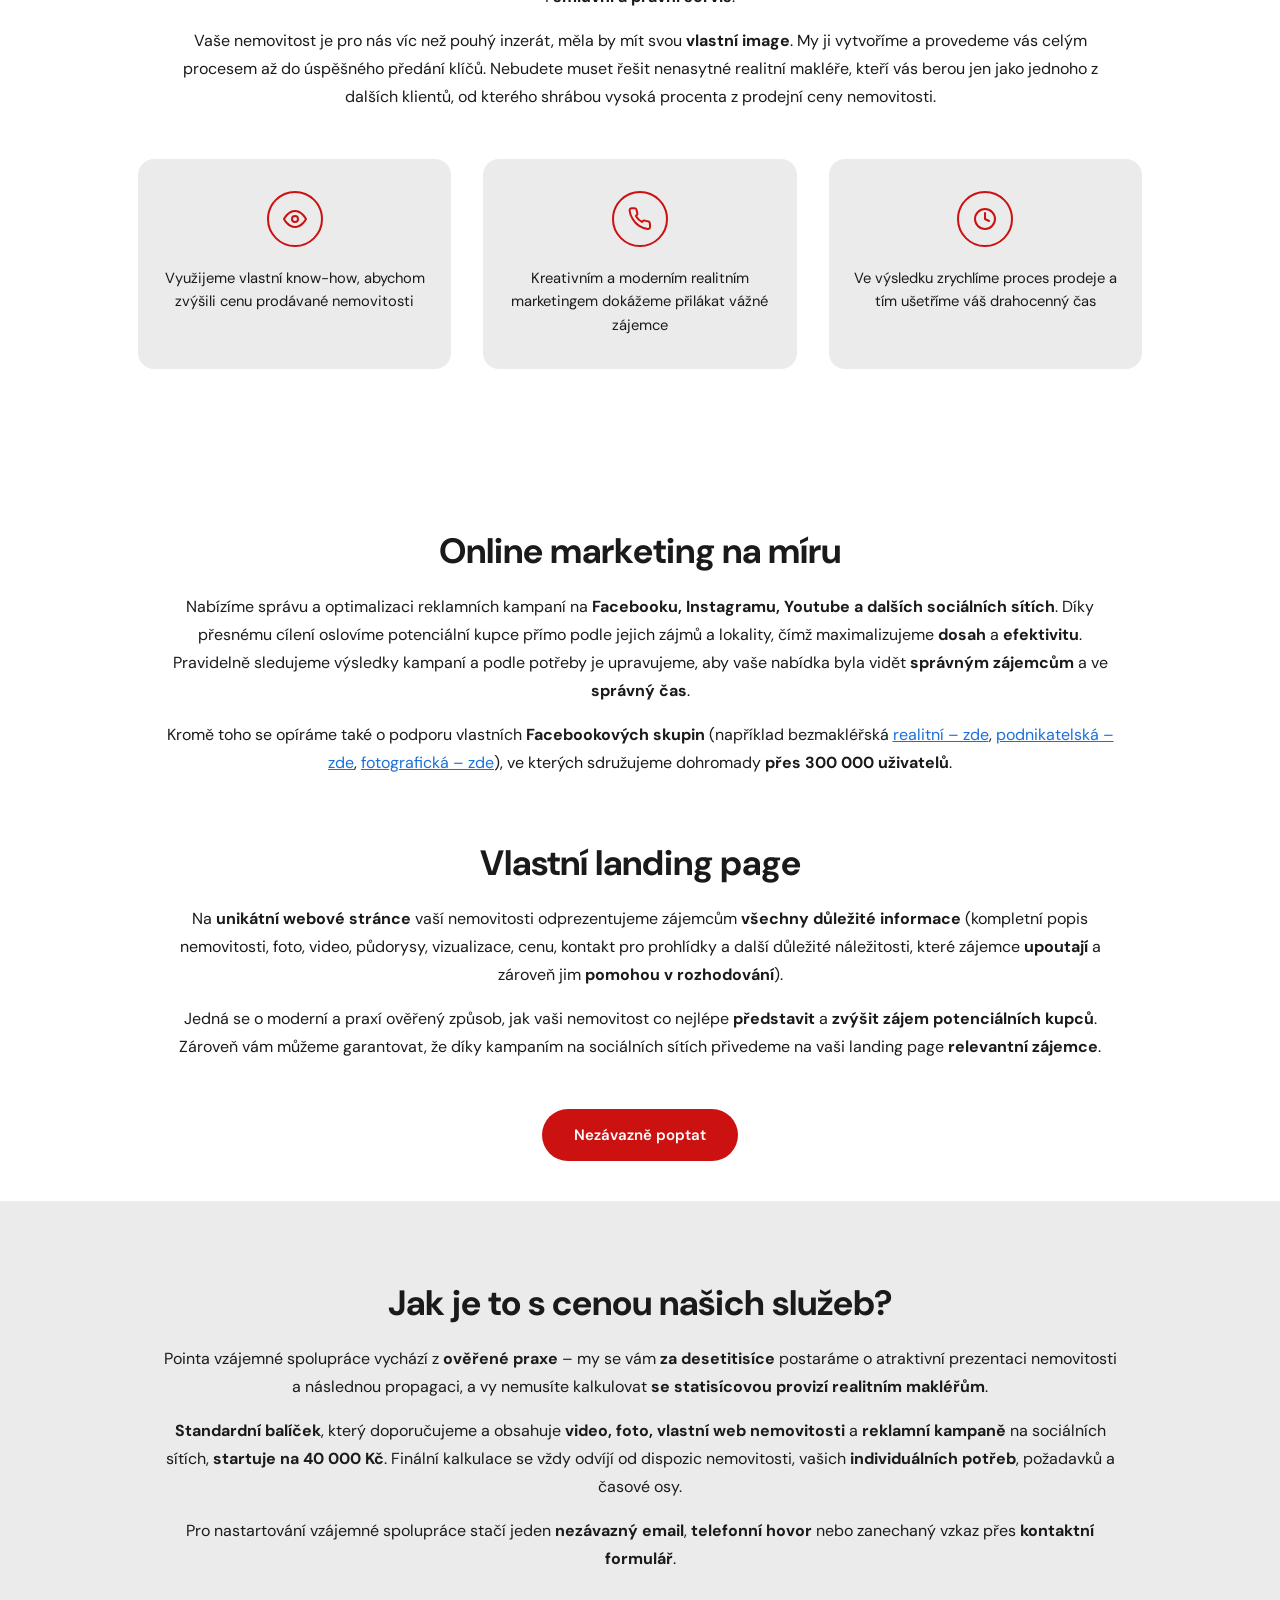
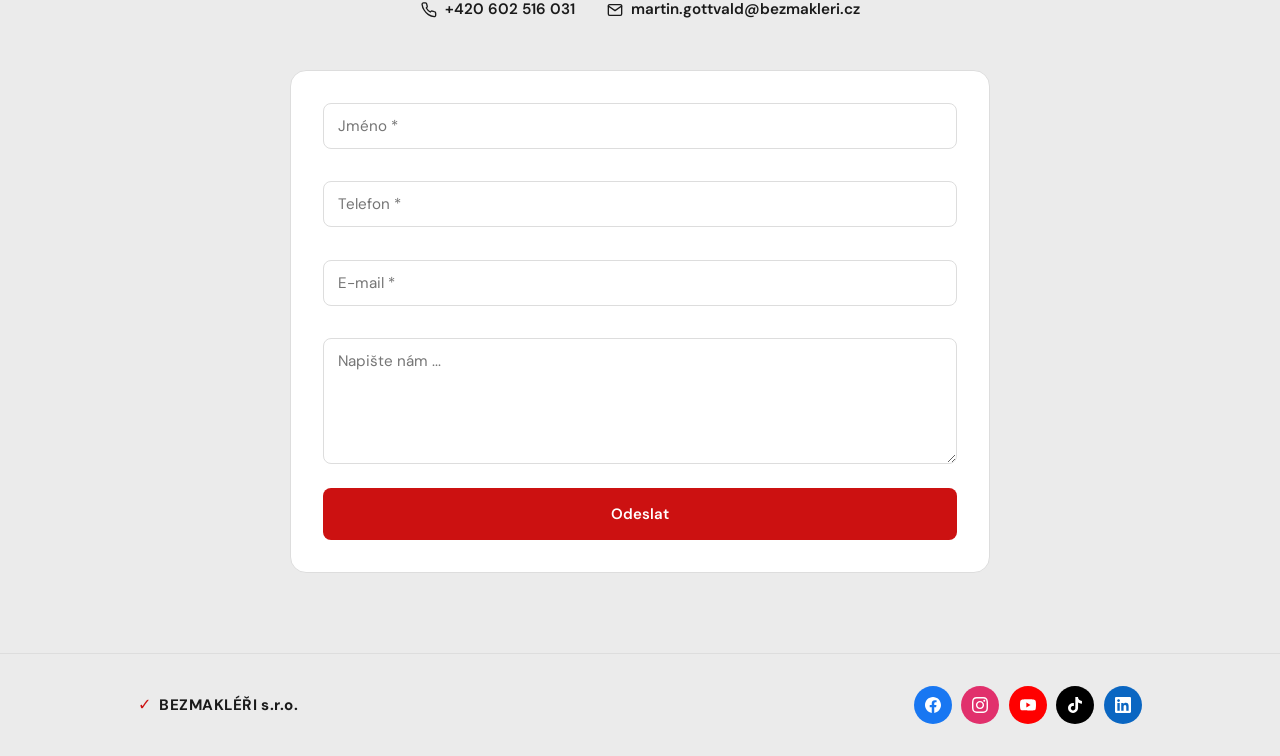
==== commit 95e8bbf2: "Drop 'služby' suffix from CTA buttons for full consistency" ====
--- a/index.html
+++ b/index.html
@@ -61,7 +61,7 @@
         <h1>JSME BEZMAKLÉŘI</h1>
         <p class="hero-subtitle">Pomáháme prodávat nemovitosti bez provizi realitním makléřům a kancelářím</p>
         <div class="hero-actions">
-          <a href="#kontakt" class="btn btn-red btn-pill">Nezávazně poptat služby</a>
+          <a href="#kontakt" class="btn btn-red btn-pill">Nezávazně poptat</a>
         </div>
       </div>
     </div>
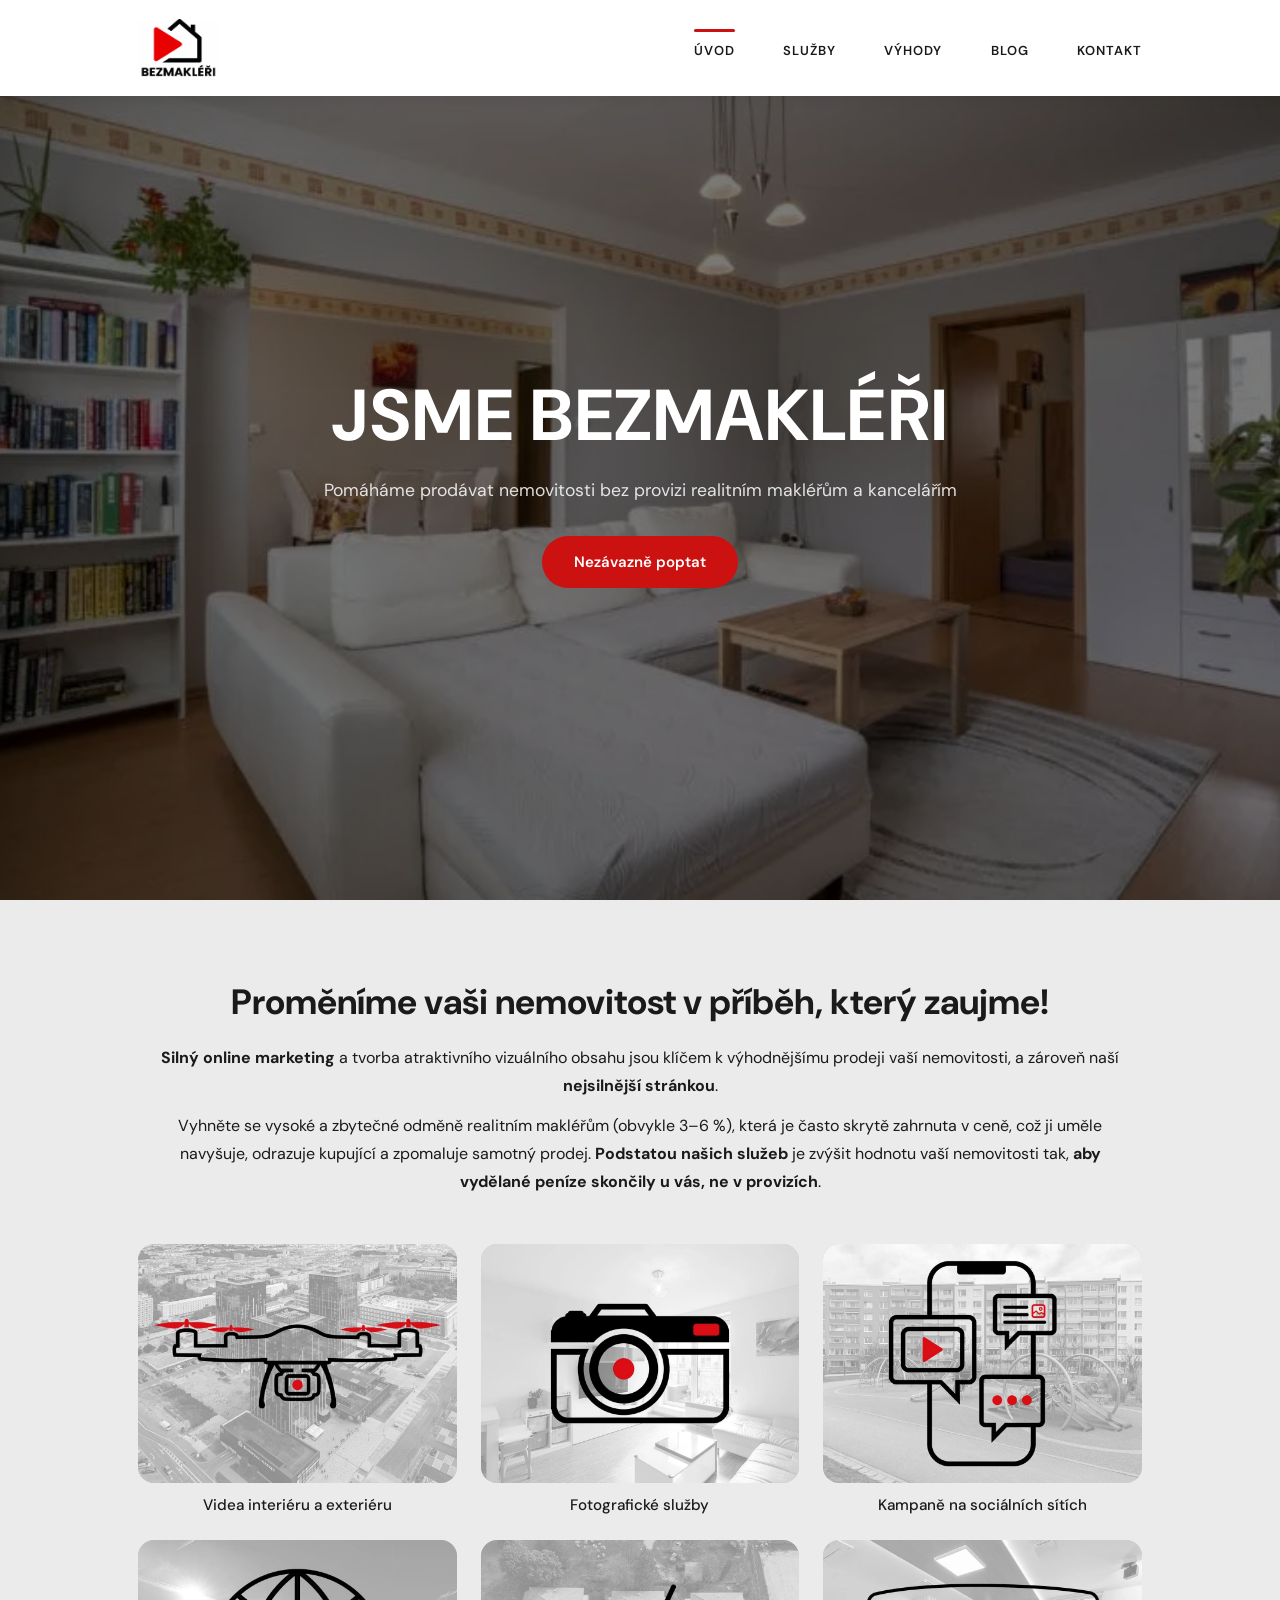
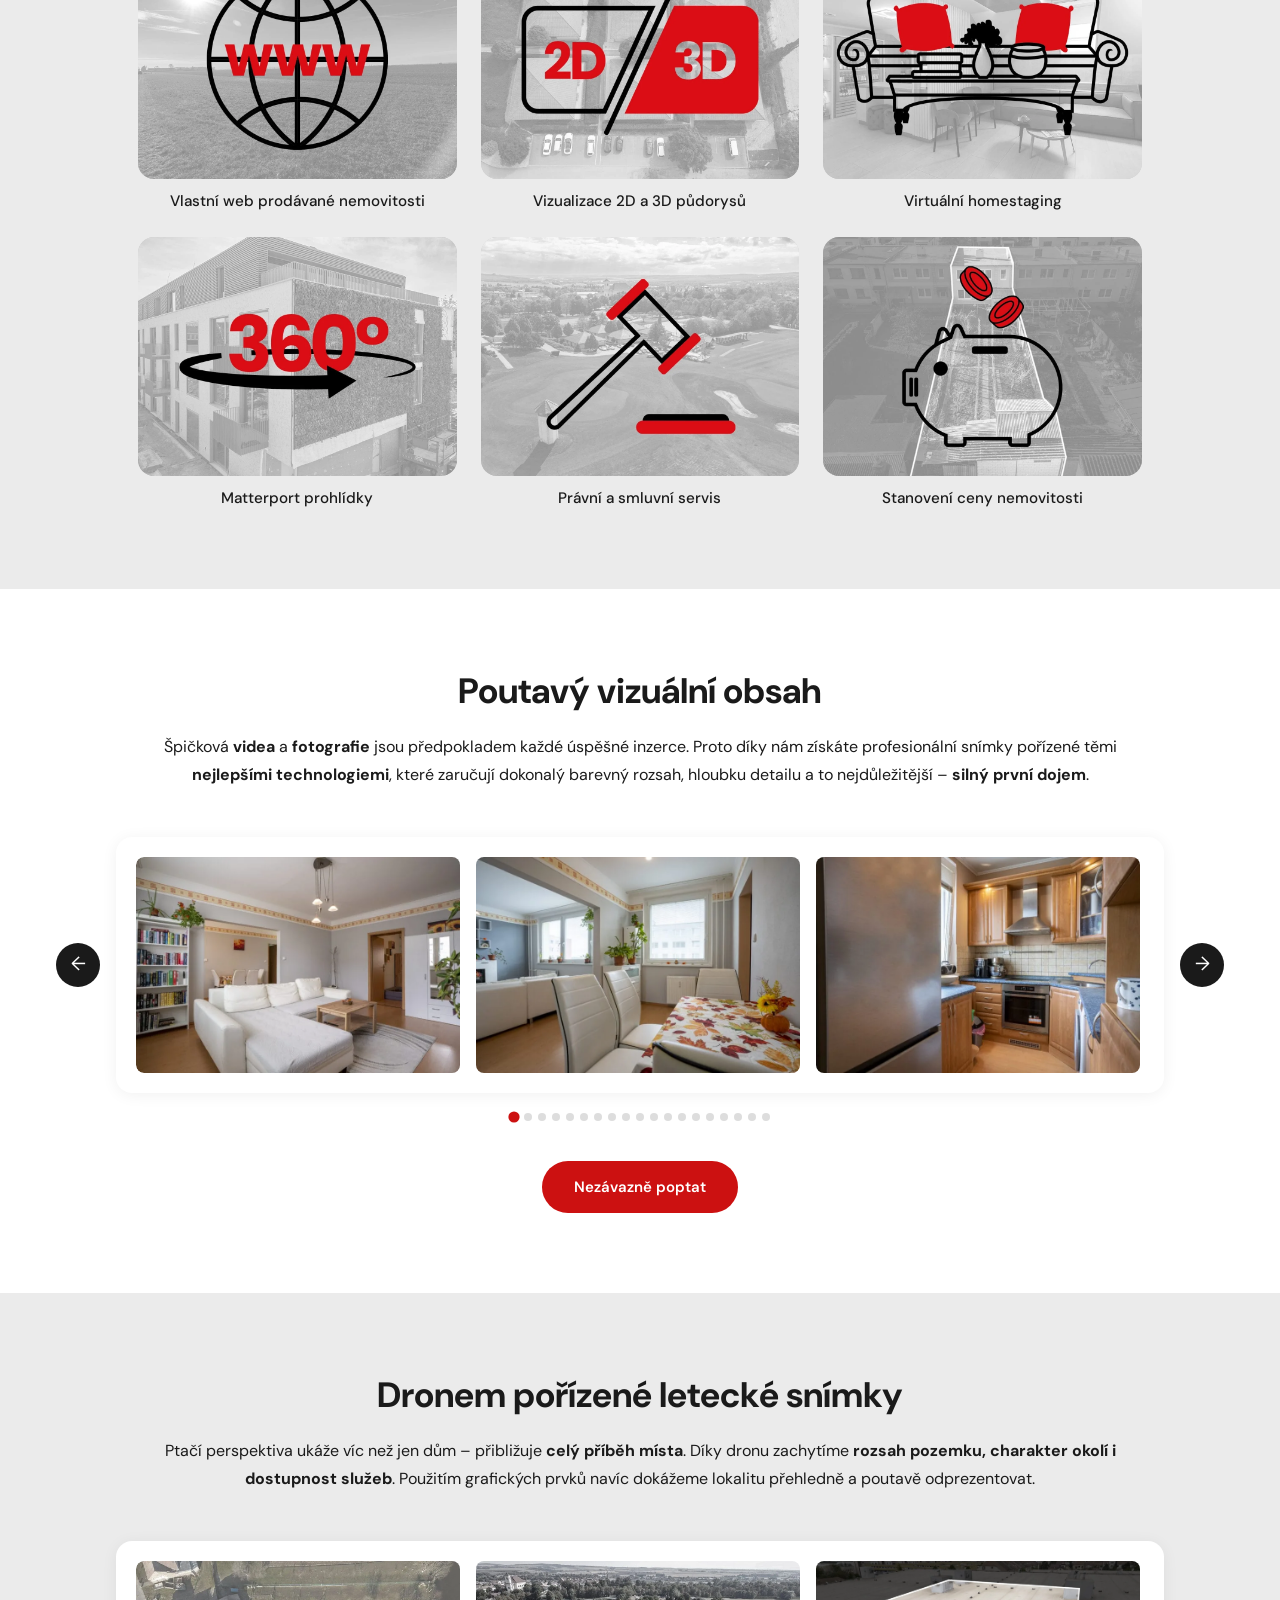
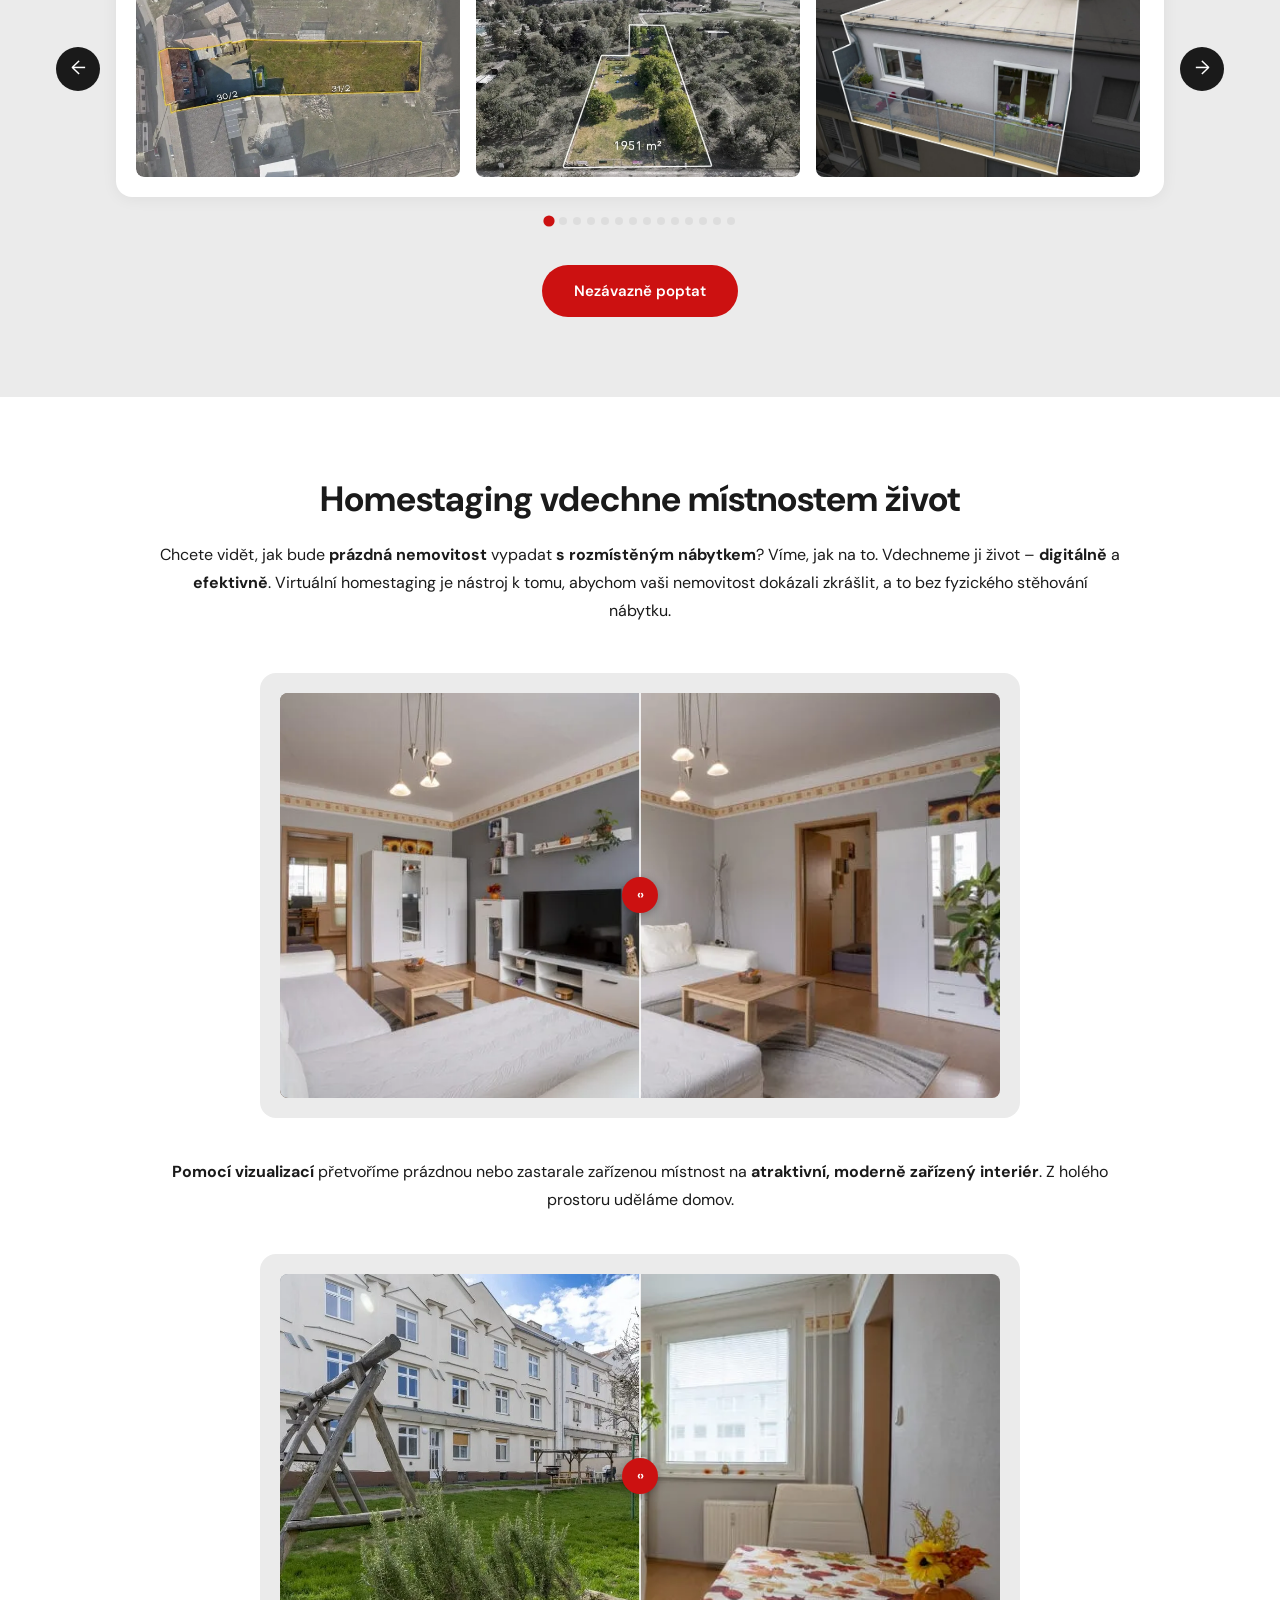
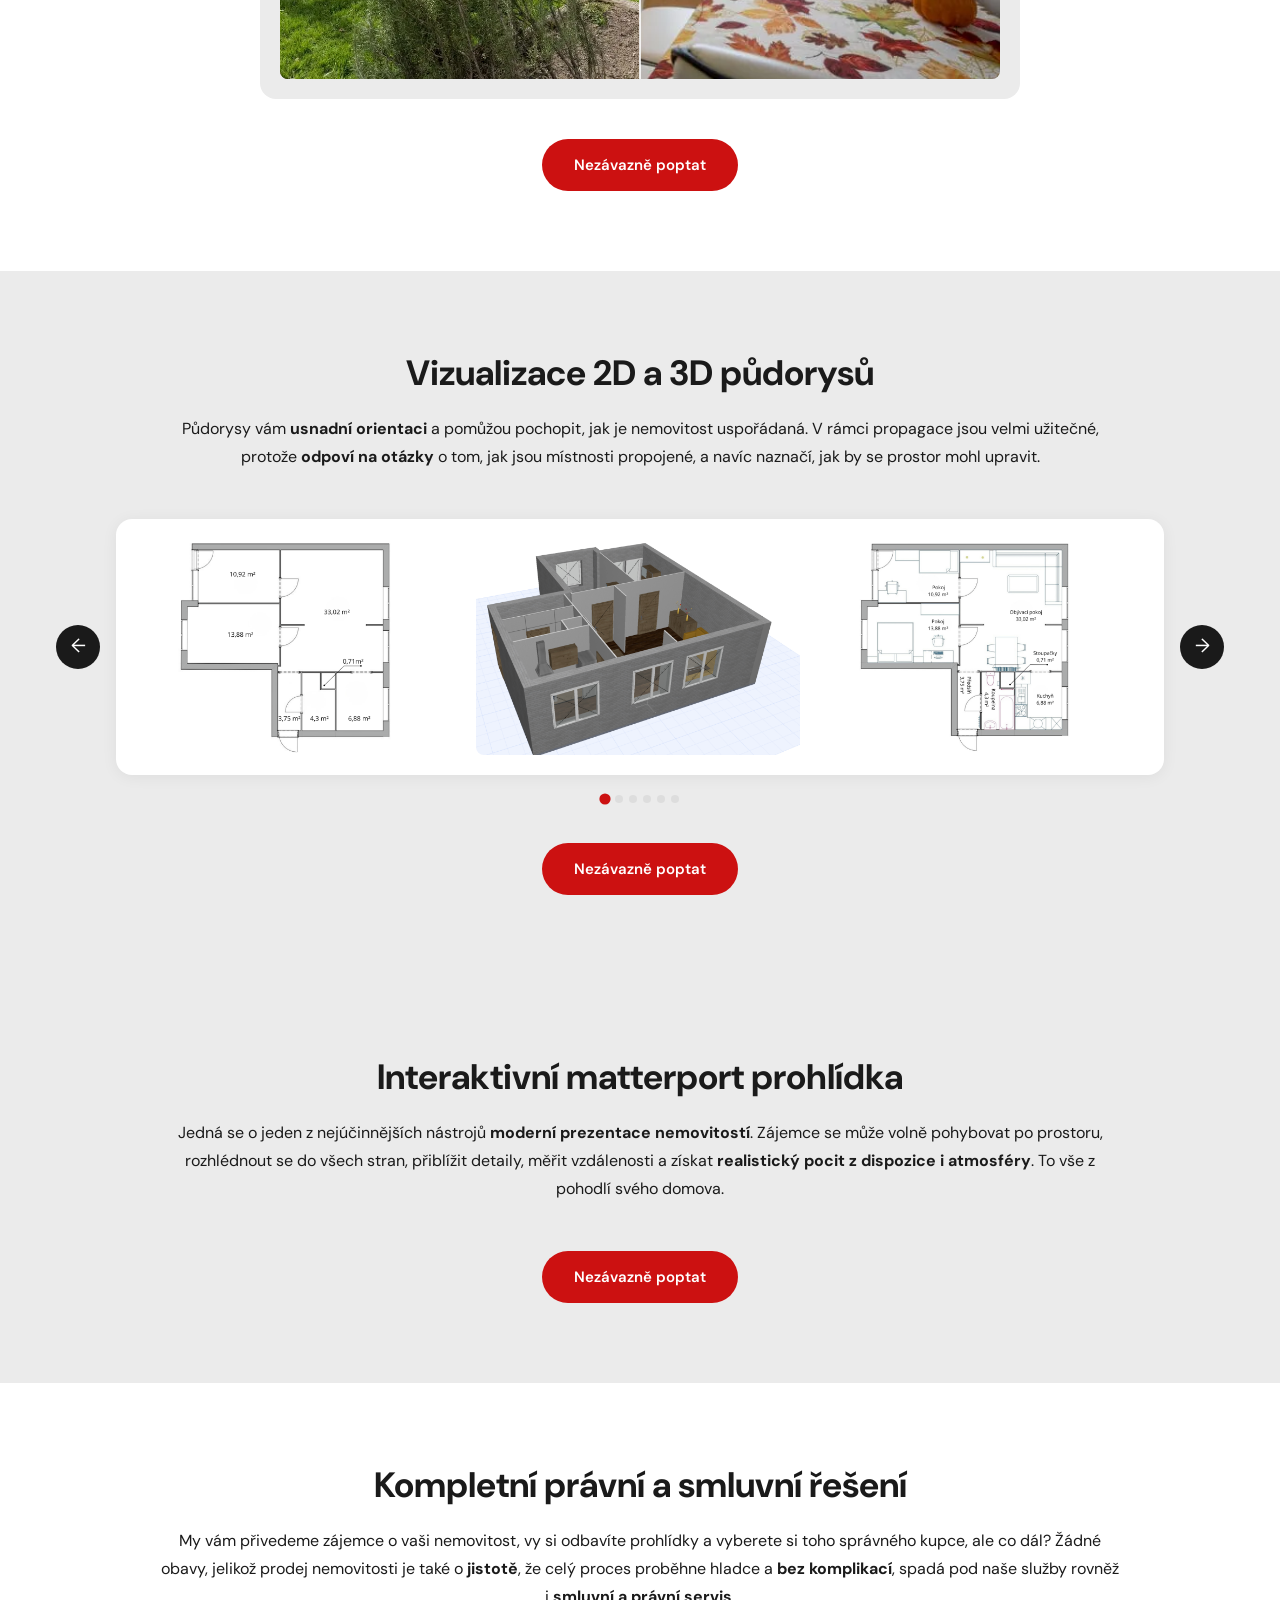
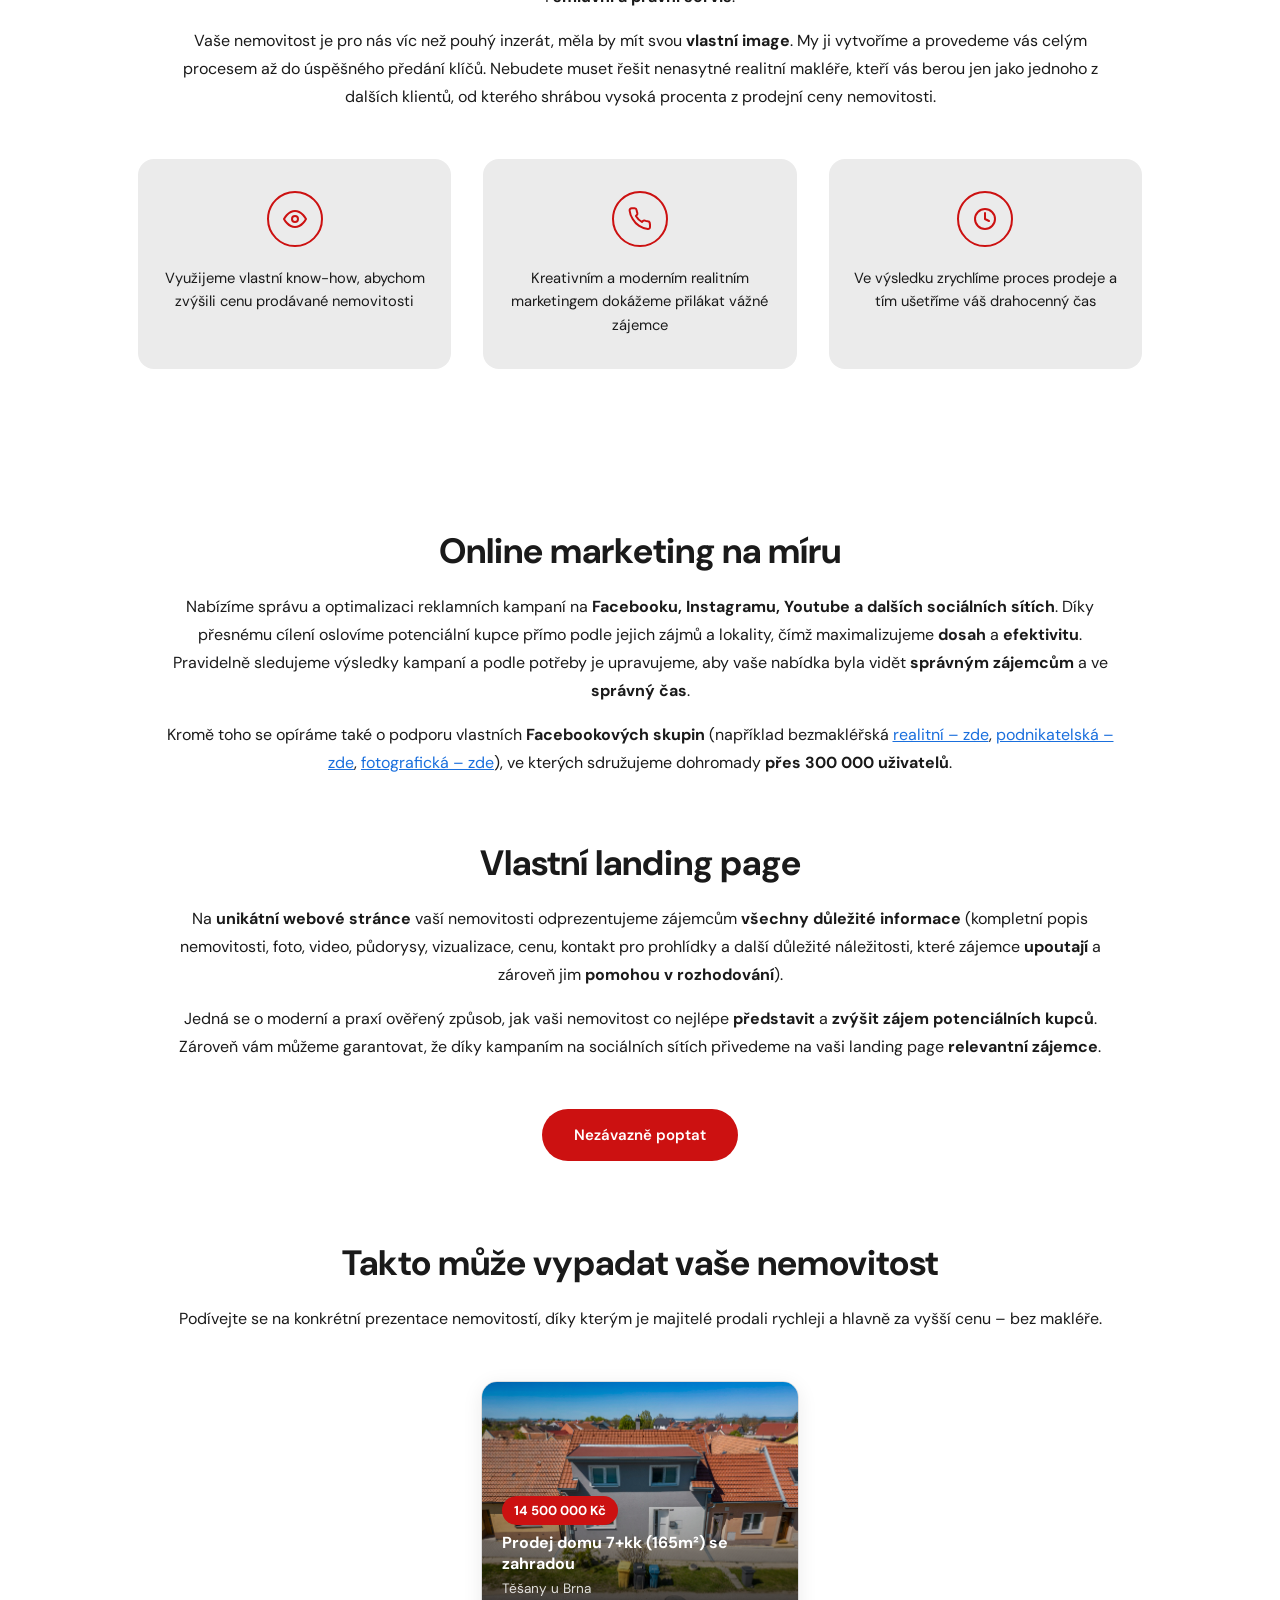
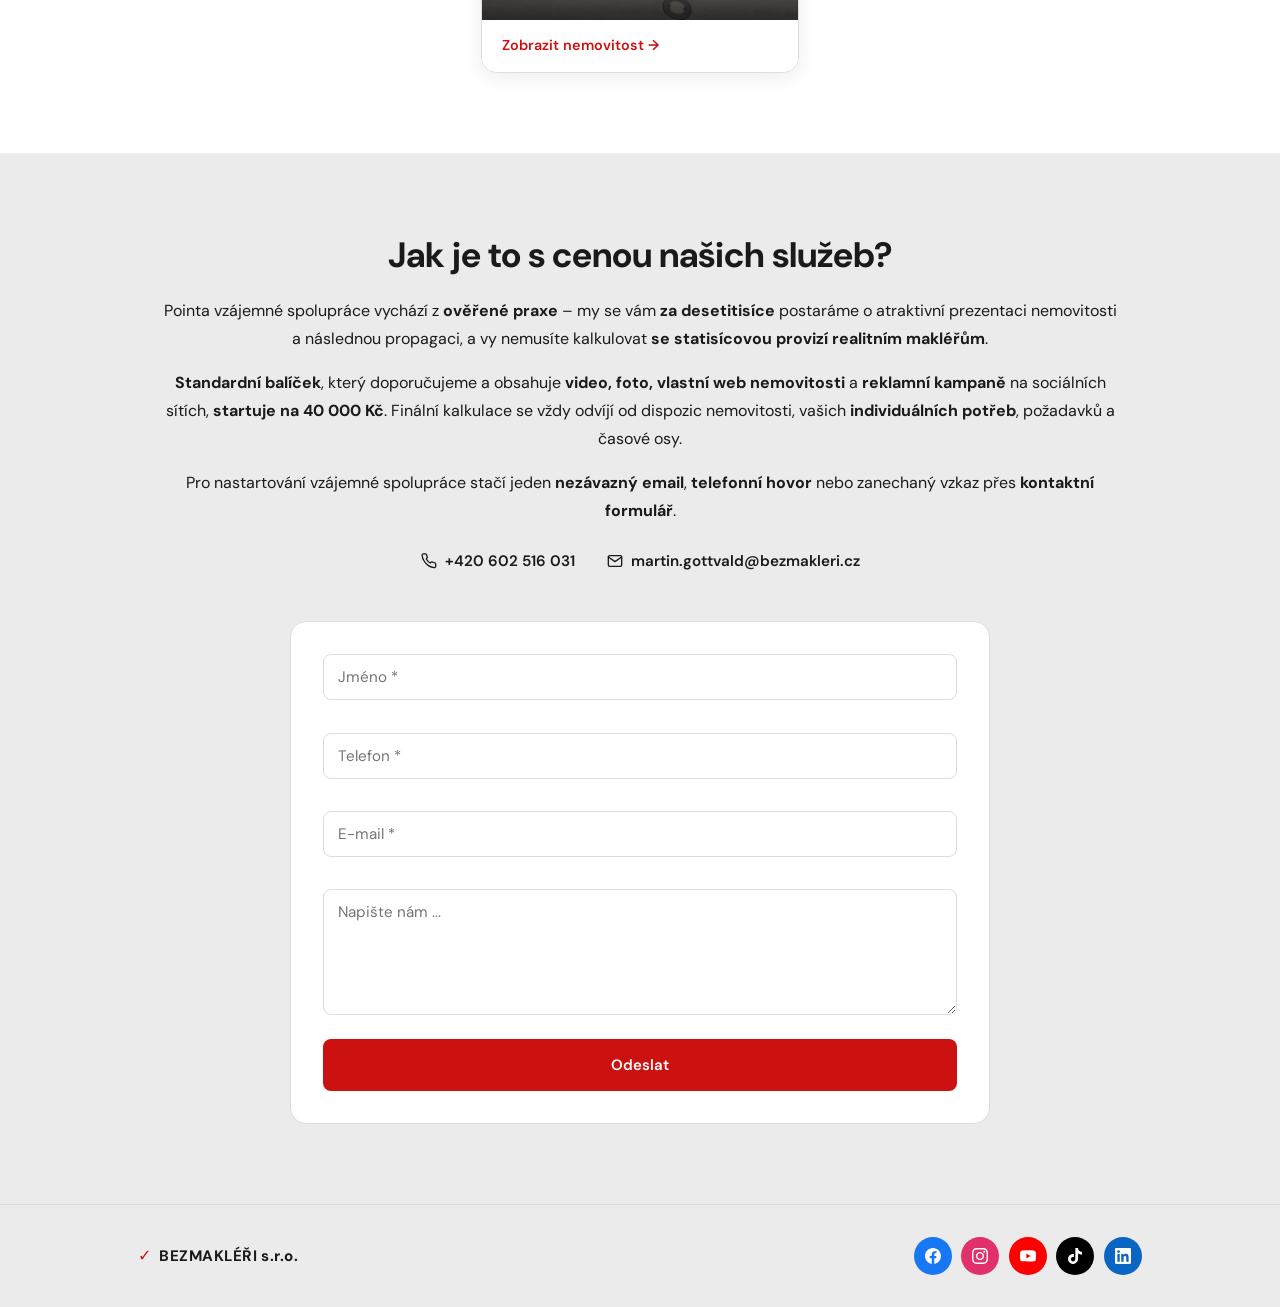
==== commit c6635b58: "Restore Naše práce section with Těšany property card Re-add the block accidentally removed in 0b1480" ====
--- a/index.html
+++ b/index.html
@@ -232,6 +232,29 @@
   </section>
 
   <!-- NAŠE PRÁCE -->
+  <section class="nase-prace">
+    <div class="container">
+      <div class="section-header fade-in">
+        <h2>Takto může vypadat vaše nemovitost</h2>
+        <p>Podívejte se na konkrétní prezentace nemovitostí, díky kterým je majitelé prodali rychleji a hlavně za vyšší cenu – bez makléře.</p>
+      </div>
+      <div class="prace-grid fade-in">
+        <a href="tesany.html" class="prace-card">
+          <div class="prace-card-img" style="background-image: url('assets/tesany/Hero/Hero.jpeg')">
+            <div class="prace-card-overlay"></div>
+            <div class="prace-card-info">
+              <span class="prace-card-price">14 500 000 Kč</span>
+              <h3>Prodej domu 7+kk (165m²) se zahradou</h3>
+              <p>Těšany u Brna</p>
+            </div>
+          </div>
+          <div class="prace-card-footer">
+            <span>Zobrazit nemovitost →</span>
+          </div>
+        </a>
+      </div>
+    </div>
+  </section>
 
   <!-- CENA + KONTAKT -->
   <section id="kontakt" class="pricing-contact">
--- a/style.css
+++ b/style.css
@@ -451,7 +451,11 @@
   .slider-track { grid-auto-columns: 100%; }
   .hero-actions { flex-direction: column; align-items: center; }
   .hero-actions .btn { width: 100%; max-width: 320px; }
-  .before-after-wrap { padding: 0.75rem; }
+  .before-after-wrap {
+    width: 100vw; max-width: 100vw; position: relative;
+    left: 50%; margin-left: -50vw; margin-right: 0;
+    padding: 0.6rem;
+  }
   .services-section, .gallery, .homestaging, .drones, .pudorysy,
   .matterport, .legal, .marketing, .nase-prace, .reviews, .pricing-contact { padding: 2.5rem 0; }
   .photo-slider { padding: 0 0.5rem; gap: 0.5rem; }
